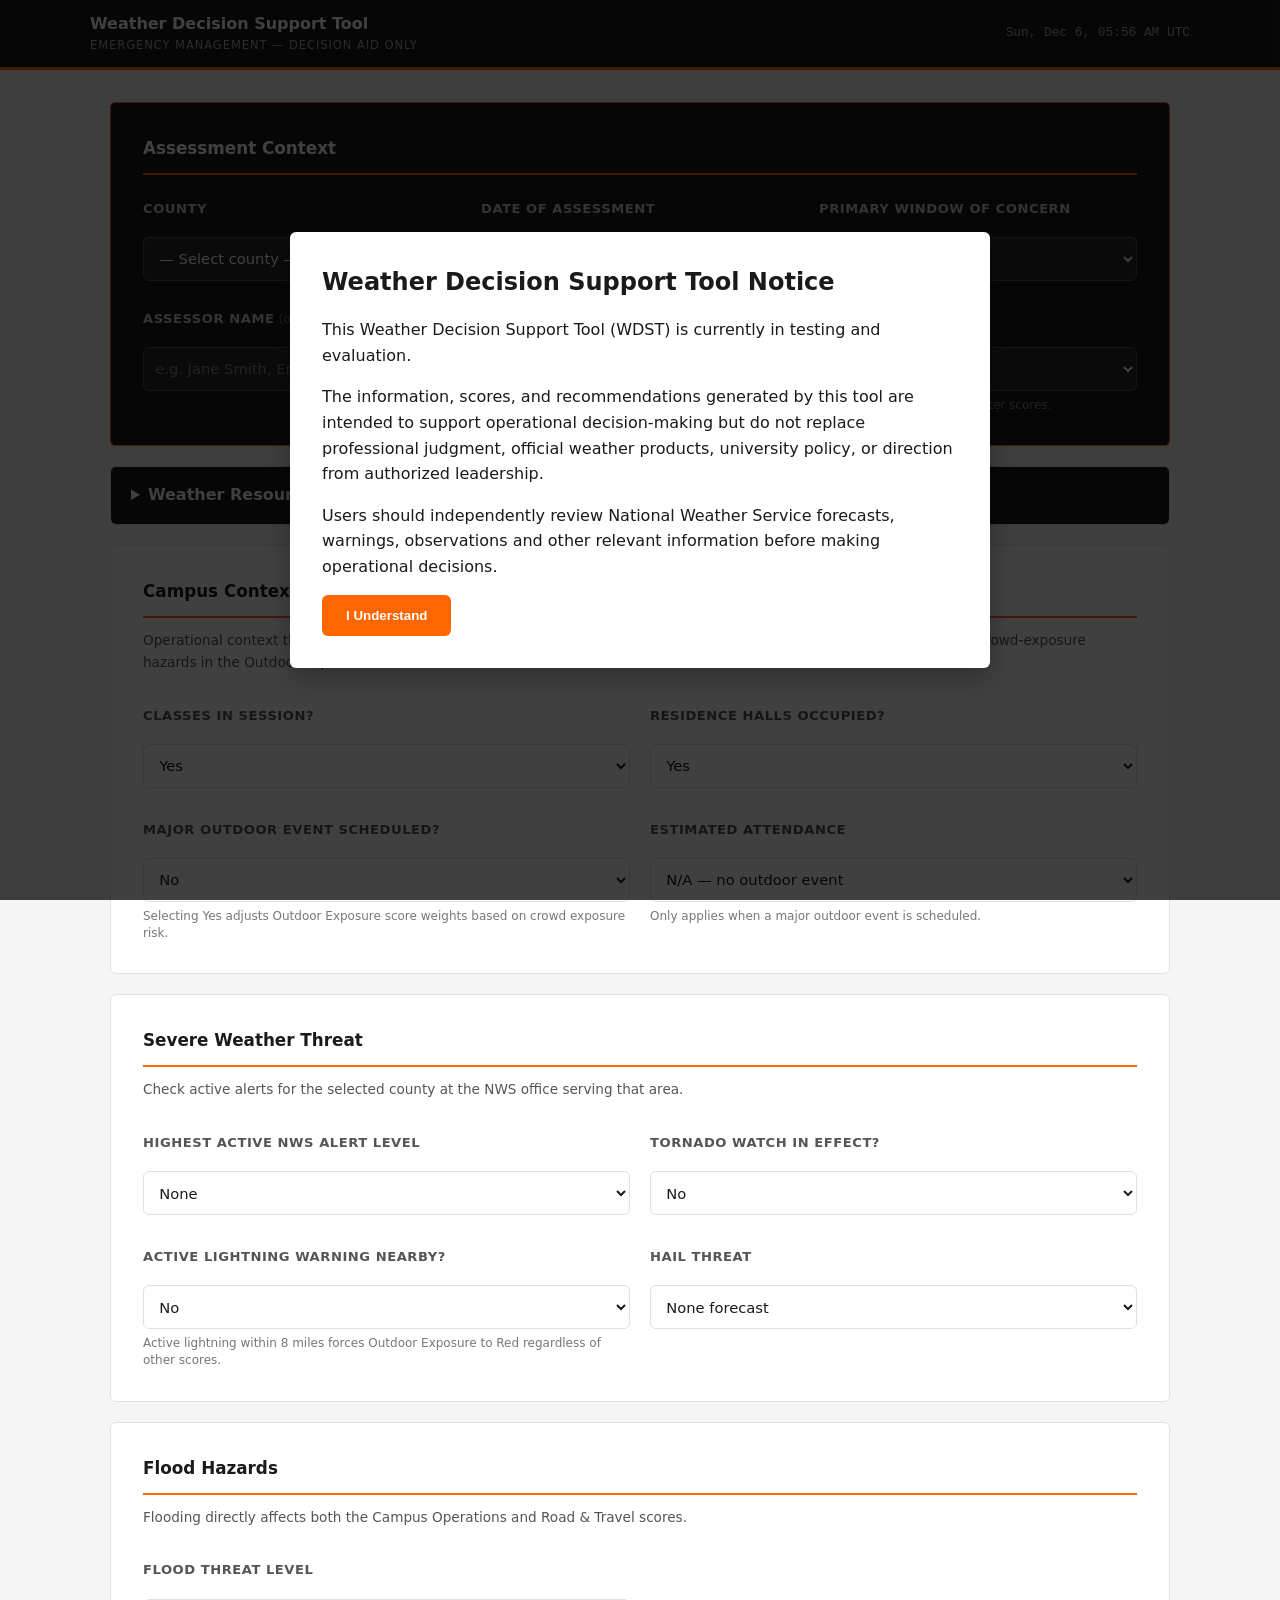
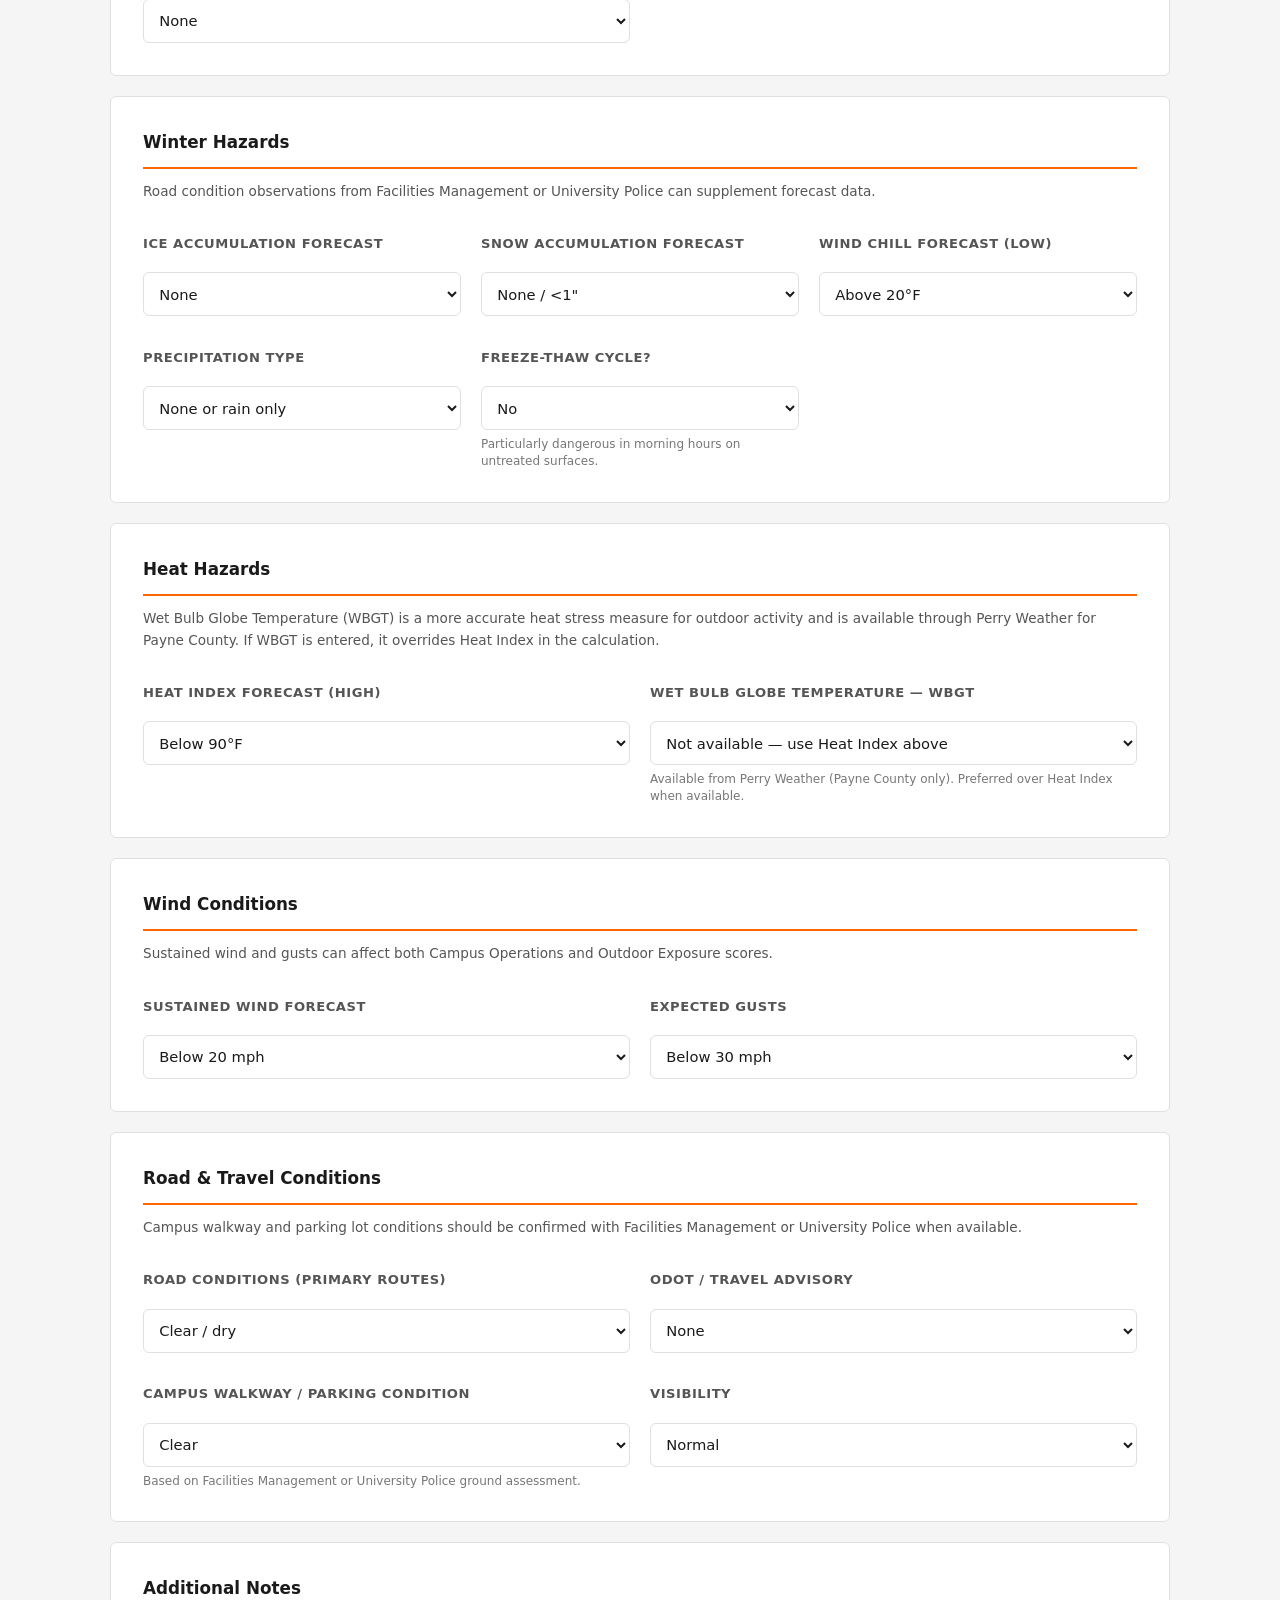
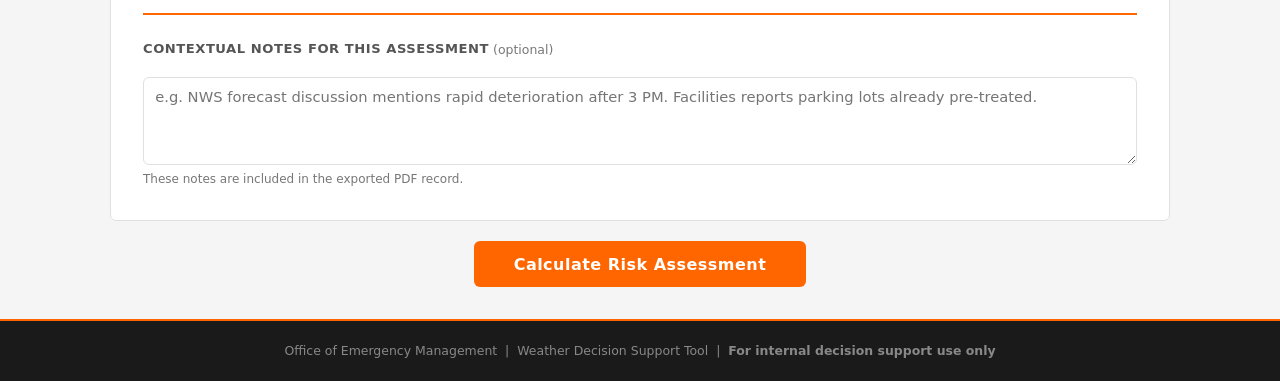
==== index.html @ a9f61d93 "refactor: consolidate weather resources into collapsible reference panel" ====
<!DOCTYPE html>
<html lang="en">
<head>
  <meta charset="UTF-8" />
  <meta name="viewport" content="width=device-width, initial-scale=1.0" />
  <title>Weather Decision Support Tool</title>
  <link rel="stylesheet" href="styles.css" />
</head>
<body>
  <div id="disclaimer-modal" class="modal-overlay">
  <div class="modal-content">
    <h2>Weather Decision Support Tool Notice</h2>

    <p>
      This Weather Decision Support Tool (WDST) is currently in testing and
      evaluation.
    </p>

    <p>
      The information, scores, and recommendations generated by this tool are
      intended to support operational decision-making but do not replace
      professional judgment, official weather products, university policy,
      or direction from authorized leadership.
    </p>

    <p>
      Users should independently review National Weather Service forecasts,
      warnings, observations and other relevant information before making
      operational decisions.
    </p>

    <button id="accept-disclaimer">
      I Understand
    </button>
  </div>
</div>
  <header class="site-header" role="banner">
    <div class="header-inner">
      <div class="header-titles">
        <span class="header-title">Weather Decision Support Tool</span>
        <span class="header-subtitle">Emergency Management — Decision Aid Only</span>
      </div>
      <!-- aria-live so screen readers announce clock updates quietly -->
      <div class="header-meta" id="live-clock" aria-live="off" aria-label="Current date and time"></div>
    </div>
  </header>

  <main class="main-content" id="main-content">

    <!-- Skip link — lets keyboard users jump past the form directly to results -->
    <a href="#results-panel" class="skip-link" id="skip-to-results" style="display:none;">Skip to results</a>

    <!-- ── ASSESSMENT CONTEXT ──────────────────────────── -->
    <!--
      fieldset + legend replaces section + h2 for form groups.
      This gives screen readers the group name when navigating
      by form control, not just when reading headings.
    -->
    <fieldset class="card context-card">
      <legend class="card-title">Assessment Context</legend>
      <div class="form-grid three-col">

        <div class="form-group">
          <label for="county">County</label>
          <select id="county" aria-required="true">
            <option value="">— Select county —</option>
            <option value="payne">Payne County</option>
            <option value="tulsa">Tulsa County</option>
            <option value="cherokee">Cherokee County</option>
          </select>
        </div>

        <div class="form-group">
          <label for="assessment-date">Date of Assessment</label>
          <input type="date" id="assessment-date" aria-required="true" />
        </div>

        <div class="form-group">
          <label for="time-window">Primary Window of Concern</label>
          <select id="time-window">
            <option value="full">Full Day</option>
            <option value="morning">Morning (before noon)</option>
            <option value="afternoon">Afternoon (noon – 6 PM)</option>
            <option value="evening">Evening (after 6 PM)</option>
          </select>
        </div>

      </div>
      <div class="form-grid two-col" style="margin-top:1rem;">
        <div class="form-group">
          <label for="assessor-name">
            Assessor Name
            <span class="optional" aria-label="optional, used for export record">(optional — for export record)</span>
          </label>
          <input type="text" id="assessor-name"
            placeholder="e.g. Jane Smith, Emergency Management"
            autocomplete="name" />
        </div>
        <div class="form-group">
          <label for="forecast-confidence">Forecast Confidence</label>
          <select id="forecast-confidence" aria-describedby="confidence-hint">
            <option value="high">High — Forecast is well-established</option>
            <option value="moderate" selected>Moderate — Some uncertainty remains</option>
            <option value="low">Low — Conditions may change significantly</option>
          </select>
          <span class="input-hint" id="confidence-hint">Displayed in results and condition summary. Does not alter scores.</span>
        </div>
      </div>
    </fieldset>


    <!-- ── RESOURCES DROPDOWN ──────────────────────────── -->
    <details class="resource-panel">
  <summary>
    Weather Resources & Reference Links
  </summary>

  <div class="resource-content">

    <div class="resource-group">
      <h3>National Weather Service</h3>

      <ul>
        <li>
          <a href="https://www.weather.gov/oun/"
             target="_blank"
             rel="noopener noreferrer">
             NWS Norman Forecast Office
          </a>
        </li>

        <li>
          <a href="https://www.weather.gov/tsa"
             target="_blank"
             rel="noopener noreferrer">
             NWS Tulsa Forecast Office
          </a>
        </li>
      </ul>
    </div>

    <div class="resource-group">
      <h3>Oklahoma Mesonet</h3>

      <ul>
        <li>
          <a href="https://www.mesonet.org/?stid=stil"
             target="_blank"
             rel="noopener noreferrer">
             Stillwater Mesonet Site
          </a>
        </li>

        <li>
          <a href="https://www.mesonet.org/?stid=tuln"
             target="_blank"
             rel="noopener noreferrer">
             Tulsa Mesonet Site
          </a>
        </li>

        <li>
          <a href="https://www.mesonet.org/?stid=tahl"
             target="_blank"
             rel="noopener noreferrer">
             Tahlequah Mesonet Site
          </a>
        </li>
      </ul>
    </div>

    <div class="resource-group">
      <h3>Transportation</h3>

      <ul>
        <li>
          <a href="https://experience.arcgis.com/experience/dbfe5818150b4ab0ab9d67f997026710"
             target="_blank"
             rel="noopener noreferrer">
             Oklahoma Road Conditions Map
          </a>
        </li>
      </ul>
    </div>

  </div>
</details>

    <!-- ── CAMPUS CONTEXT ──────────────────────────────── -->
    <fieldset class="card">
      <legend class="card-title">Campus Context</legend>
      <p class="card-desc" id="campus-context-desc">
        Operational context that may affect how scores are interpreted.
        A scheduled major outdoor event increases the weight of crowd-exposure
        hazards in the Outdoor Exposure score.
      </p>
      <div class="form-grid two-col" aria-describedby="campus-context-desc">

        <div class="form-group">
          <label for="classes-in-session">Classes In Session?</label>
          <select id="classes-in-session">
            <option value="1">Yes</option>
            <option value="0">No</option>
          </select>
        </div>

        <div class="form-group">
          <label for="residence-halls">Residence Halls Occupied?</label>
          <select id="residence-halls">
            <option value="1">Yes</option>
            <option value="0">No</option>
          </select>
        </div>

        <div class="form-group">
          <label for="outdoor-event">Major Outdoor Event Scheduled?</label>
          <select id="outdoor-event" aria-controls="attendance-group"
            aria-describedby="event-modifier-hint">
            <option value="0">No</option>
            <option value="1">Yes</option>
          </select>
          <span class="input-hint" id="event-modifier-hint">
            Selecting Yes adjusts Outdoor Exposure score weights based on crowd exposure risk.
          </span>
        </div>

        <div class="form-group" id="attendance-group">
          <label for="attendance">Estimated Attendance</label>
          <select id="attendance" aria-describedby="attendance-hint">
            <option value="0">N/A — no outdoor event</option>
            <option value="1">Fewer than 100</option>
            <option value="2">100 – 1,000</option>
            <option value="3">1,000 – 5,000</option>
            <option value="4">5,000+</option>
          </select>
          <span class="input-hint" id="attendance-hint">Only applies when a major outdoor event is scheduled.</span>
        </div>

      </div>
    </fieldset>

    <!-- ── SEVERE WEATHER ──────────────────────────────── -->
    <fieldset class="card">
      <legend class="card-title">Severe Weather Threat</legend>
      <p class="card-desc" id="severe-desc">
        Check active alerts for the selected county at the NWS office serving that area.
      </p>
      <div class="form-grid two-col" aria-describedby="severe-desc">

        <div class="form-group">
          <label for="nws-alert">Highest Active NWS Alert Level</label>
          <select id="nws-alert">
            <option value="0">None</option>
            <option value="1">Special Weather Statement</option>
            <option value="2">Advisory</option>
            <option value="3">Watch</option>
            <option value="4">Warning</option>
            <option value="5">Tornado Warning / PDS / Emergency</option>
          </select>
        </div>

        <div class="form-group">
          <label for="tornado-watch">Tornado Watch in Effect?</label>
          <select id="tornado-watch">
            <option value="0">No</option>
            <option value="1">Yes — Tornado Watch</option>
            <option value="2">Yes — PDS Tornado Watch</option>
          </select>
        </div>

        <div class="form-group">
          <label for="lightning">Active Lightning Warning Nearby?</label>
          <select id="lightning" aria-describedby="lightning-hint">
            <option value="0">No</option>
            <option value="1">Yes — within 8 miles (Perry Weather or flash-to-bang &lt;30 sec)</option>
          </select>
          <span class="input-hint" id="lightning-hint">
            Active lightning within 8 miles forces Outdoor Exposure to Red regardless of other scores.
          </span>
        </div>

        <div class="form-group">
          <label for="hail">Hail Threat</label>
          <select id="hail">
            <option value="0">None forecast</option>
            <option value="1">Small hail possible (&lt;1")</option>
            <option value="2">Large hail possible (≥1")</option>
          </select>
        </div>

      </div>
    </fieldset>

    <!-- ── FLOOD HAZARDS ───────────────────────────────── -->
    <fieldset class="card">
      <legend class="card-title">Flood Hazards</legend>
      <p class="card-desc" id="flood-desc">
        Flooding directly affects both the Campus Operations
        and Road &amp; Travel scores.
      </p>
      <div class="form-grid two-col" aria-describedby="flood-desc">

        <div class="form-group">
          <label for="flood-level">Flood Threat Level</label>
          <select id="flood-level">
            <option value="0">None</option>
            <option value="1">Localized nuisance flooding possible</option>
            <option value="2">Flash Flood Watch</option>
            <option value="3">Flash Flood Warning</option>
          </select>
        </div>

      </div>
    </fieldset>

    <!-- ── WINTER HAZARDS ──────────────────────────────── -->
    <fieldset class="card">
      <legend class="card-title">Winter Hazards</legend>
      <p class="card-desc" id="winter-desc">
        Road condition observations from Facilities Management or University Police can supplement forecast data.
      </p>
      <div class="form-grid three-col" aria-describedby="winter-desc">

        <div class="form-group">
          <label for="ice-accum">Ice Accumulation Forecast</label>
          <select id="ice-accum">
            <option value="0">None</option>
            <option value="1">Trace – 0.10"</option>
            <option value="2">0.10" – 0.25"</option>
            <option value="3">&gt;0.25" (Ice Storm Warning threshold)</option>
          </select>
        </div>

        <div class="form-group">
          <label for="snow-accum">Snow Accumulation Forecast</label>
          <select id="snow-accum">
            <option value="0">None / &lt;1"</option>
            <option value="1">1" – 3"</option>
            <option value="2">3" – 6"</option>
            <option value="3">&gt;6"</option>
          </select>
        </div>

        <div class="form-group">
          <label for="wind-chill">Wind Chill Forecast (low)</label>
          <select id="wind-chill">
            <option value="0">Above 20°F</option>
            <option value="1">0°F – 20°F</option>
            <option value="2">-10°F – 0°F</option>
            <option value="3">Below -10°F</option>
          </select>
        </div>

        <div class="form-group">
          <label for="precip-type">Precipitation Type</label>
          <select id="precip-type">
            <option value="0">None or rain only</option>
            <option value="1">Rain + gusty wind</option>
            <option value="2">Freezing drizzle</option>
            <option value="3">Freezing rain</option>
            <option value="4">Sleet / ice mix</option>
          </select>
        </div>

        <div class="form-group">
          <label for="freeze-thaw">Freeze-Thaw Cycle?</label>
          <select id="freeze-thaw" aria-describedby="freeze-thaw-hint">
            <option value="0">No</option>
            <option value="1">Yes — temps crossing 32°F, black ice risk</option>
          </select>
          <span class="input-hint" id="freeze-thaw-hint">Particularly dangerous in morning hours on untreated surfaces.</span>
        </div>

      </div>
    </fieldset>

    <!-- ── HEAT HAZARDS ────────────────────────────────── -->
    <fieldset class="card">
      <legend class="card-title">Heat Hazards</legend>
      <p class="card-desc" id="heat-desc">
        Wet Bulb Globe Temperature (WBGT) is a more accurate heat stress measure for outdoor activity and is available through Perry Weather for Payne County. If WBGT is entered, it overrides Heat Index in the calculation.
      </p>
      <div class="form-grid two-col" aria-describedby="heat-desc">

        <div class="form-group">
          <label for="heat-index">Heat Index Forecast (high)</label>
          <select id="heat-index">
            <option value="0">Below 90°F</option>
            <option value="1">90°F – 100°F (Caution)</option>
            <option value="2">100°F – 108°F (Danger)</option>
            <option value="3">Above 108°F (Extreme Danger)</option>
          </select>
        </div>

        <div class="form-group">
          <label for="wbgt">Wet Bulb Globe Temperature — WBGT</label>
          <select id="wbgt" aria-describedby="wbgt-hint">
            <option value="-1">Not available — use Heat Index above</option>
            <option value="0">Below 80°F</option>
            <option value="1">80°F – 85°F (Moderate risk)</option>
            <option value="2">85°F – 90°F (High risk)</option>
            <option value="3">Above 90°F (Extreme risk)</option>
          </select>
          <span class="input-hint" id="wbgt-hint">Available from Perry Weather (Payne County only). Preferred over Heat Index when available.</span>
        </div>

      </div>
    </fieldset>

    <!-- ── WIND CONDITIONS ────────────────────────────── -->
    <fieldset class="card">
      <legend class="card-title">Wind Conditions</legend>
      <p class="card-desc" id="wind-desc">
        Sustained wind and gusts can affect both Campus Operations and Outdoor Exposure scores.
      </p>
      <div class="form-grid two-col" aria-describedby="wind-desc">

        <div class="form-group">
          <label for="wind-speed">Sustained Wind Forecast</label>
          <select id="wind-speed">
            <option value="0">Below 20 mph</option>
            <option value="1">20 – 35 mph</option>
            <option value="2">35 – 50 mph</option>
            <option value="3">Above 50 mph</option>
          </select>
        </div>

        <div class="form-group">
          <label for="wind-gusts">Expected Gusts</label>
          <select id="wind-gusts">
            <option value="0">Below 30 mph</option>
            <option value="1">30 – 45 mph</option>
            <option value="2">45 – 60 mph</option>
            <option value="3">Above 60 mph</option>
          </select>
        </div>

      </div>
    </fieldset>

    <!-- ── ROAD & TRAVEL ───────────────────────────────── -->
    <fieldset class="card">
      <legend class="card-title">Road &amp; Travel Conditions</legend>
      <p class="card-desc" id="travel-desc">
        Campus walkway and parking lot conditions should be confirmed with Facilities Management or University Police when available.
      </p>
      <div class="form-grid two-col" aria-describedby="travel-desc">

        <div class="form-group">
          <label for="road-conditions">Road Conditions (primary routes)</label>
          <select id="road-conditions">
            <option value="0">Clear / dry</option>
            <option value="1">Wet — reduced visibility or spray</option>
            <option value="2">Patchy ice or snow — use caution</option>
            <option value="3">Widespread ice / snow-packed — dangerous</option>
          </select>
        </div>

        <div class="form-group">
          <label for="odot-advisory">ODOT / Travel Advisory</label>
          <select id="odot-advisory">
            <option value="0">None</option>
            <option value="1">Travel Advisory issued</option>
            <option value="2">Travel Warning issued — avoid non-essential travel</option>
            <option value="3">Emergency Travel Ban</option>
          </select>
        </div>

        <div class="form-group">
          <label for="campus-walkways">Campus Walkway / Parking Condition</label>
          <select id="campus-walkways" aria-describedby="walkways-hint">
            <option value="0">Clear</option>
            <option value="1">Wet or muddy</option>
            <option value="2">Icy patches reported</option>
            <option value="3">Widespread ice — fall risk significant</option>
          </select>
          <span class="input-hint" id="walkways-hint">Based on Facilities Management or University Police ground assessment.</span>
        </div>

        <div class="form-group">
          <label for="visibility">Visibility</label>
          <select id="visibility">
            <option value="0">Normal</option>
            <option value="1">Reduced — under 1 mile</option>
            <option value="2">Poor — under ¼ mile</option>
            <option value="3">Near-zero</option>
          </select>
        </div>

      </div>
    </fieldset>

    <!-- ── NOTES ───────────────────────────────────────── -->
    <fieldset class="card">
      <legend class="card-title">Additional Notes</legend>
      <div class="form-group">
        <label for="notes">
          Contextual notes for this assessment
          <span class="optional" aria-label="optional">(optional)</span>
        </label>
        <textarea id="notes" rows="3"
          placeholder="e.g. NWS forecast discussion mentions rapid deterioration after 3 PM. Facilities reports parking lots already pre-treated."
          aria-describedby="notes-hint"></textarea>
        <span class="input-hint" id="notes-hint">These notes are included in the exported PDF record.</span>
      </div>
    </fieldset>

    <!-- ── CALCULATE ────────────────────────────────────── -->
    <div class="action-row">
      <button class="btn-calculate" id="calculate-btn" onclick="calculateScores()">
        Calculate Risk Assessment
      </button>
    </div>

    <!-- ── RESULTS PANEL ───────────────────────────────── -->
    <!--
      role="region" + aria-label makes this a named landmark.
      aria-live="polite" announces to screen readers when content
      updates after calculation without interrupting current speech.
      tabindex="-1" allows JavaScript to programmatically focus this
      element so keyboard users land here after hitting Calculate.
    -->
    <section class="results-panel" id="results-panel"
      role="region"
      aria-label="Assessment Results"
      aria-live="polite"
      tabindex="-1"
      style="display:none;">

      <div class="results-header">
        <h2 id="results-heading">Assessment Results</h2>
        <div id="results-context-line" class="results-context-line"></div>
        <div id="confidence-badge" class="confidence-badge" aria-live="polite"></div>
      </div>

      <div class="score-cards-row" role="list" aria-label="Risk scores">

        <!--
          Each card is a list item with an aria-label combining the
          category name, numeric score, and status level so screen
          readers announce all three in one pass.
          The stoplight dot is aria-hidden — it's purely visual;
          the status text conveys the same information.
        -->
        <div class="score-card" id="score-card-ops" role="listitem">
          <div class="score-label" aria-hidden="true">Campus Operations</div>
          <div class="stoplight-dot" id="dot-ops" aria-hidden="true"></div>
          <div class="score-status" id="status-ops"></div>
          <div class="score-number" id="number-ops"></div>
          <div class="score-description" id="desc-ops"></div>
          <!-- Hidden full label for screen readers -->
          <span class="sr-only" id="ops-sr-label"></span>
        </div>

        <div class="score-card" id="score-card-outdoor" role="listitem">
          <div class="score-label" aria-hidden="true">Outdoor Exposure</div>
          <div class="stoplight-dot" id="dot-outdoor" aria-hidden="true"></div>
          <div class="score-status" id="status-outdoor"></div>
          <div class="score-number" id="number-outdoor"></div>
          <div class="score-description" id="desc-outdoor"></div>
          <span class="sr-only" id="outdoor-sr-label"></span>
        </div>

        <div class="score-card" id="score-card-travel" role="listitem">
          <div class="score-label" aria-hidden="true">Road &amp; Travel</div>
          <div class="stoplight-dot" id="dot-travel" aria-hidden="true"></div>
          <div class="score-status" id="status-travel"></div>
          <div class="score-number" id="number-travel"></div>
          <div class="score-description" id="desc-travel"></div>
          <span class="sr-only" id="travel-sr-label"></span>
        </div>

      </div>

      <!--
        aria-expanded reflects open/closed state of the summary panel.
        aria-controls links the button to the element it controls.
      -->
      <div class="condition-summary-wrapper">
        <button class="summary-toggle" id="summary-toggle"
          aria-expanded="false"
          aria-controls="condition-summary"
          onclick="toggleSummary()">
          + View Condition Summary
        </button>
        <div class="condition-summary" id="condition-summary"
          role="region"
          aria-label="Condition Summary"
          style="display:none;">
          <ul id="condition-list" aria-label="Weather condition details"></ul>
        </div>
      </div>

      <div class="disclaimer" role="note">
        <strong>Decision Aid Only.</strong> This tool provides risk scoring to support — not replace — human judgment.
        Final decisions regarding campus operations and outdoor activities remain with authorized university leadership.
        All inputs and outputs should be documented as part of the decision record.
      </div>

      <div class="action-row">
        <button class="btn-export" onclick="exportPDF()">Export Assessment as PDF</button>
        <button class="btn-reset" onclick="resetForm()">Start New Assessment</button>
      </div>

    </section>

  </main>

  <footer class="site-footer" role="contentinfo">
    <p>Office of Emergency Management &nbsp;|&nbsp; Weather Decision Support Tool &nbsp;|&nbsp;
    <strong>For internal decision support use only</strong></p>
  </footer>

  <script src="script.js"></script>
</body>
</html>
---- styles.css ----
/* ═══════════════════════════════════════════════════════════
   Weather Decision Support Tool v2 — styles.css
   Accessibility update: fieldset/legend reset, focus styles,
   skip link, screen-reader utilities, touch target sizing,
   mobile header reduction, high-contrast support.
═══════════════════════════════════════════════════════════ */

/* ── TOKENS ─────────────────────────────────────────────── */
:root {
  --osu-orange:     #FF6600;
  --osu-orange-dk:  #CC5200;
  --osu-black:      #1A1A1A;
  --osu-gray:       #4A4A4A;

  --risk-green:     #2E7D32;
  --risk-green-bg:  #E8F5E9;
  --risk-yellow:    #F9A825;
  --risk-yellow-bg: #FFFDE7;
  --risk-amber:     #E65100;
  --risk-amber-bg:  #FFF3E0;
  --risk-red:       #B71C1C;
  --risk-red-bg:    #FFEBEE;

  --conf-high:      #1565C0;
  --conf-high-bg:   #E3F2FD;
  --conf-mod:       #4A4A4A;
  --conf-mod-bg:    #F5F5F5;
  --conf-low:       #E65100;
  --conf-low-bg:    #FFF3E0;

  --surface:        #FFFFFF;
  --surface-alt:    #F5F5F5;
  --border:         #E0E0E0;
  --text-primary:   #1A1A1A;
  --text-secondary: #555555;
  --text-hint:      #777777; /* meets 4.5:1 on white */

  /* Focus ring — visible on all backgrounds */
  --focus-ring:     #005FCC;

  --space-xs:  0.375rem;
  --space-sm:  0.75rem;
  --space-md:  1.25rem;
  --space-lg:  2rem;
  --font-ui:   'Segoe UI', system-ui, -apple-system, sans-serif;
  --font-mono: 'Consolas', 'Courier New', monospace;
  --radius:    6px;

  /* Minimum touch target size (WCAG 2.5.5) */
  --touch-min: 44px;
}

/* ── RESET ───────────────────────────────────────────────── */
*, *::before, *::after { box-sizing: border-box; margin: 0; padding: 0; }
html { font-size: 16px; scroll-behavior: smooth; }
body {
  font-family: var(--font-ui);
  background: var(--surface-alt);
  color: var(--text-primary);
  line-height: 1.55;
  min-height: 100vh;
  display: flex;
  flex-direction: column;
}
a { color: var(--osu-orange-dk); }
a:hover { color: var(--osu-orange); }

/* ── FOCUS STYLES ────────────────────────────────────────── */
/*
  Remove default outline and replace with a consistent, highly
  visible focus ring. This applies to ALL interactive elements
  so keyboard users always know where they are.
  :focus-visible limits the ring to keyboard navigation only,
  so mouse users don't see it on click.
*/
:focus-visible {
  outline: 3px solid var(--focus-ring);
  outline-offset: 2px;
  border-radius: 2px;
}

/* Fallback for browsers that don't support :focus-visible */
:focus {
  outline: 3px solid var(--focus-ring);
  outline-offset: 2px;
}
:focus:not(:focus-visible) {
  outline: none;
}

/* ── SKIP LINK ───────────────────────────────────────────── */
/*
  Visually hidden until focused. Lets keyboard users jump
  directly to results after calculating without tabbing
  through the entire form again.
*/
.skip-link {
  position: absolute;
  top: -100px;
  left: var(--space-md);
  background: var(--osu-black);
  color: #fff;
  padding: var(--space-sm) var(--space-md);
  border-radius: var(--radius);
  font-weight: 700;
  text-decoration: none;
  z-index: 9999;
  transition: top 0.15s;
}
.skip-link:focus {
  top: var(--space-sm);
}

/* ── SCREEN READER ONLY ──────────────────────────────────── */
/*
  Visually hidden but available to assistive technology.
  Used for supplementary labels that would be redundant
  on screen but useful for screen reader users.
*/
.sr-only {
  position: absolute;
  width: 1px;
  height: 1px;
  padding: 0;
  margin: -1px;
  overflow: hidden;
  clip: rect(0, 0, 0, 0);
  white-space: nowrap;
  border: 0;
}

/* ── HEADER ─────────────────────────────────────────────── */
.site-header {
  background: var(--osu-black);
  color: #fff;
  padding: var(--space-sm) var(--space-lg);
  position: sticky;
  top: 0;
  z-index: 100;
  border-bottom: 3px solid var(--osu-orange);
}
.header-inner {
  max-width: 1100px;
  margin: 0 auto;
  display: flex;
  align-items: center;
  justify-content: space-between;
  gap: var(--space-md);
}
.header-titles { display: flex; flex-direction: column; }
.header-title  { font-size: 1rem; font-weight: 700; color: #fff; }
.header-subtitle { font-size: 0.72rem; color: #aaa; text-transform: uppercase; letter-spacing: 0.08em; }
.header-meta { font-size: 0.8rem; color: #aaa; font-family: var(--font-mono); white-space: nowrap; }

/* ── MAIN LAYOUT ─────────────────────────────────────────── */
.main-content {
  max-width: 1100px;
  margin: var(--space-lg) auto;
  padding: 0 var(--space-md);
  flex: 1;
  display: flex;
  flex-direction: column;
  gap: var(--space-md);
}

/* ── FIELDSET / LEGEND (replaces section + h2 for form groups) ── */
/*
  Browser default fieldset styling includes a border and
  padding we don't want. Reset completely, then apply our
  card styling. Legend replaces h2 visually.
*/
fieldset {
  border: none;
  padding: 0;
  min-width: 0; /* Fixes fieldset overflow bug in some browsers */
}

fieldset.card {
  background: var(--surface);
  border: 1px solid var(--border);
  border-radius: var(--radius);
  padding: var(--space-lg);
}

legend.card-title {
  /* float trick makes legend behave like a block element within the fieldset */
  float: left;
  width: 100%;
  font-size: 1.05rem;
  font-weight: 700;
  color: var(--osu-black);
  margin-bottom: var(--space-sm);
  border-bottom: 2px solid var(--osu-orange);
  padding-bottom: var(--space-sm);
  /* Clear the float so subsequent content flows below the legend */
}
legend.card-title + * { clear: both; }

.card-desc {
  font-size: 0.85rem;
  color: var(--text-secondary);
  margin-bottom: var(--space-md);
  line-height: 1.6;
}

/* ── CONTEXT CARD (dark) ─────────────────────────────────── */
fieldset.context-card { background: var(--osu-black); border-color: var(--osu-orange); }
fieldset.context-card legend.card-title { color: #fff; border-bottom-color: var(--osu-orange); }
fieldset.context-card label { color: #ccc; }
fieldset.context-card input,
fieldset.context-card select {
  background: #2a2a2a;
  border-color: #555;
  color: #fff;
}
fieldset.context-card input::placeholder { color: #888; }
fieldset.context-card .input-hint { color: #888; }

/* ── RESOURCE PANEL ───────────────────────────── */
.resource-panel {
  background: var(--surface);
  border: 1px solid var(--border);
  border-radius: var(--radius);
  padding: 0;
  overflow: hidden;
}

.resource-panel summary {
  cursor: pointer;
  padding: 1rem 1.25rem;
  font-weight: 700;
  font-size: 1rem;
  background: var(--osu-black);
  color: white;
  user-select: none;
}

.resource-panel summary:hover {
  background: #333;
}

.resource-content {
  padding: 1.25rem;
}

.resource-group:not(:last-child) {
  margin-bottom: 1.5rem;
}

.resource-group h3 {
  margin-bottom: 0.5rem;
  color: var(--osu-black);
  font-size: 0.95rem;
}

.resource-group ul {
  margin-left: 1.25rem;
}

.resource-group li {
  margin-bottom: 0.4rem;
}

.resource-group a {
  text-decoration: none;
  font-weight: 600;
}

.resource-group a:hover {
  text-decoration: underline;
}

/* ── FORM GRID ───────────────────────────────────────────── */
.form-grid { display: grid; gap: var(--space-md); }
.two-col   { grid-template-columns: repeat(2, 1fr); }
.three-col { grid-template-columns: repeat(3, 1fr); }

.form-group { display: flex; flex-direction: column; gap: var(--space-xs); }

label {
  font-size: 0.82rem;
  font-weight: 600;
  color: var(--text-secondary);
  text-transform: uppercase;
  letter-spacing: 0.04em;
  /* Ensure labels are large enough to tap on mobile */
  min-height: var(--touch-min);
  display: flex;
  align-items: center;
  flex-wrap: wrap;
  gap: 0.25rem;
}

.optional {
  font-weight: 400;
  text-transform: none;
  letter-spacing: 0;
  color: var(--text-hint);
  font-size: 0.78rem;
}

select,
input[type="text"],
input[type="date"],
textarea {
  font-family: var(--font-ui);
  font-size: 0.92rem;
  color: var(--text-primary);
  background: var(--surface);
  border: 1px solid var(--border);
  border-radius: var(--radius);
  padding: 0.6rem 0.7rem;
  /* Minimum height ensures comfortable touch target */
  min-height: var(--touch-min);
  width: 100%;
  transition: border-color 0.15s;
}

select:focus,
input:focus,
textarea:focus {
  /* Handled by global :focus-visible above, but also reinforce border */
  border-color: var(--focus-ring);
}

textarea {
  resize: vertical;
  min-height: calc(var(--touch-min) * 2);
}

.input-hint {
  font-size: 0.75rem;
  color: var(--text-hint);
  line-height: 1.4;
}

/* ── ACTION ROW ──────────────────────────────────────────── */
.action-row {
  display: flex;
  gap: var(--space-sm);
  justify-content: center;
  flex-wrap: wrap;
}

.btn-calculate {
  background: var(--osu-orange);
  color: #fff;
  font-family: var(--font-ui);
  font-size: 1rem;
  font-weight: 700;
  letter-spacing: 0.03em;
  padding: 0.85rem 2.5rem;
  min-height: var(--touch-min);
  border: none;
  border-radius: var(--radius);
  cursor: pointer;
  transition: background 0.15s, transform 0.1s;
}
.btn-calculate:hover  { background: var(--osu-orange-dk); }
.btn-calculate:active { transform: scale(0.98); }

.btn-export,
.btn-reset {
  min-height: var(--touch-min);
  min-width: 160px; /* prevent buttons from being too narrow to tap */
  font-family: var(--font-ui);
  font-size: 0.9rem;
  font-weight: 600;
  padding: 0.7rem 1.5rem;
  border-radius: var(--radius);
  cursor: pointer;
  transition: background 0.15s, border-color 0.15s, color 0.15s;
}

.btn-export {
  background: var(--osu-black);
  color: #fff;
  border: none;
}
.btn-export:hover { background: #333; }

.btn-reset {
  background: transparent;
  color: var(--text-secondary);
  border: 1px solid var(--border);
}
.btn-reset:hover { border-color: var(--osu-orange); color: var(--osu-orange); }

/* ── RESULTS PANEL ───────────────────────────────────────── */
.results-panel {
  background: var(--surface);
  border: 2px solid var(--border);
  border-radius: var(--radius);
  padding: var(--space-lg);
  display: flex;
  flex-direction: column;
  gap: var(--space-lg);
  /* tabindex=-1 in HTML; this ensures no visible focus ring on the panel itself */
  outline: none;
}
.results-header h2 { font-size: 1.2rem; font-weight: 700; margin-bottom: var(--space-xs); }
.results-context-line { font-size: 0.85rem; color: var(--text-secondary); margin-bottom: var(--space-xs); }

/* Confidence badge */
.confidence-badge {
  display: inline-block;
  font-size: 0.75rem;
  font-weight: 700;
  text-transform: uppercase;
  letter-spacing: 0.05em;
  padding: 0.2rem 0.6rem;
  border-radius: 3px;
  margin-top: 0.25rem;
}
.conf-high     { background: var(--conf-high-bg);  color: var(--conf-high); }
.conf-moderate { background: var(--conf-mod-bg);   color: var(--conf-mod);  }
.conf-low      { background: var(--conf-low-bg);   color: var(--conf-low);  border: 1px solid var(--conf-low); }

/* ── SCORE CARDS ─────────────────────────────────────────── */
.score-cards-row {
  display: grid;
  grid-template-columns: repeat(3, 1fr);
  gap: var(--space-md);
}

.score-card {
  border: 1px solid var(--border);
  border-radius: var(--radius);
  padding: var(--space-md) var(--space-sm);
  text-align: center;
  display: flex;
  flex-direction: column;
  align-items: center;
  gap: var(--space-xs);
  transition: border-color 0.3s;
}

.score-label {
  font-size: 0.78rem;
  font-weight: 700;
  text-transform: uppercase;
  letter-spacing: 0.06em;
  color: var(--text-secondary);
}

/* Stoplight dot — aria-hidden in HTML, purely decorative */
.stoplight-dot {
  width: 64px;
  height: 64px;
  border-radius: 50%;
  background: #ddd;
  margin: var(--space-xs) 0;
  transition: background 0.4s, box-shadow 0.4s;
}
.stoplight-dot.green  { background: var(--risk-green);  box-shadow: 0 0 18px rgba(46,125,50,0.35); }
.stoplight-dot.yellow { background: var(--risk-yellow); box-shadow: 0 0 18px rgba(249,168,37,0.35); }
.stoplight-dot.amber  { background: var(--risk-amber);  box-shadow: 0 0 18px rgba(230,81,0,0.35); }
.stoplight-dot.red    { background: var(--risk-red);    box-shadow: 0 0 18px rgba(183,28,28,0.4); }

.score-status { font-size: 1rem; font-weight: 700; }
.score-status.green  { color: var(--risk-green); }
.score-status.yellow { color: #B8860B; }
.score-status.amber  { color: var(--risk-amber); }
.score-status.red    { color: var(--risk-red); }

.score-number      { font-family: var(--font-mono); font-size: 0.85rem; color: var(--text-hint); }
.score-description { font-size: 0.8rem; color: var(--text-secondary); line-height: 1.4; max-width: 180px; }

.score-card.green  { border-color: var(--risk-green);  background: var(--risk-green-bg); }
.score-card.yellow { border-color: var(--risk-yellow); background: var(--risk-yellow-bg); }
.score-card.amber  { border-color: var(--risk-amber);  background: var(--risk-amber-bg); }
.score-card.red    { border-color: var(--risk-red);    background: var(--risk-red-bg); }

/* ── CONDITION SUMMARY ───────────────────────────────────── */
.summary-toggle {
  background: none;
  border: 1px solid var(--border);
  border-radius: var(--radius);
  padding: var(--space-sm) var(--space-md);
  font-family: var(--font-ui);
  font-size: 0.88rem;
  font-weight: 600;
  color: var(--text-secondary);
  cursor: pointer;
  width: 100%;
  min-height: var(--touch-min);
  text-align: left;
  transition: border-color 0.15s, color 0.15s;
}
.summary-toggle:hover { border-color: var(--osu-orange); color: var(--osu-orange-dk); }

.condition-summary {
  border: 1px solid var(--border);
  border-top: none;
  border-radius: 0 0 var(--radius) var(--radius);
  padding: var(--space-md);
  background: var(--surface-alt);
}
.condition-summary ul {
  list-style: none;
  display: flex;
  flex-direction: column;
  gap: var(--space-sm);
}
.condition-summary li {
  font-size: 0.88rem;
  padding: var(--space-xs) var(--space-sm);
  border-radius: 4px;
  border-left: 3px solid transparent;
  display: flex;
  align-items: flex-start;
  gap: var(--space-sm);
  line-height: 1.45;
}
.condition-summary li.c-green  { border-left-color: var(--risk-green);  background: var(--risk-green-bg); }
.condition-summary li.c-yellow { border-left-color: var(--risk-yellow); background: var(--risk-yellow-bg); }
.condition-summary li.c-amber  { border-left-color: var(--risk-amber);  background: var(--risk-amber-bg); }
.condition-summary li.c-red    { border-left-color: var(--risk-red);    background: var(--risk-red-bg); }

.condition-summary li .cond-tag {
  flex-shrink: 0;
  font-size: 0.7rem;
  font-weight: 700;
  text-transform: uppercase;
  letter-spacing: 0.05em;
  background: rgba(0,0,0,0.08);
  padding: 0.15rem 0.45rem;
  border-radius: 3px;
  white-space: nowrap;
  margin-top: 0.1rem;
}

/* ── DISCLAIMER ──────────────────────────────────────────── */
.disclaimer {
  background: #FFF9F0;
  border: 1px solid #FFCCAA;
  border-radius: var(--radius);
  padding: var(--space-sm) var(--space-md);
  font-size: 0.82rem;
  color: var(--osu-gray);
  line-height: 1.5;
}

/* ── FOOTER ──────────────────────────────────────────────── */
.site-footer {
  background: var(--osu-black);
  color: #888;
  font-size: 0.78rem;
  text-align: center;
  padding: var(--space-md);
  border-top: 2px solid var(--osu-orange);
  margin-top: auto;
}


/* ── TESTING / DISCLAIMER MODAL ──────────────────────────── */

.modal-overlay {
  position: fixed;
  top: 0;
  left: 0;
  width: 100%;
  height: 100%;

  background: rgba(0, 0, 0, 0.75);

  display: flex;
  justify-content: center;
  align-items: center;

  z-index: 9999;
}

.modal-content {
  background: white;
  width: 90%;
  max-width: 700px;

  padding: 2rem;
  border-radius: var(--radius);

  box-shadow: 0 10px 30px rgba(0,0,0,0.3);
}

.modal-content h2 {
  margin-bottom: 1rem;
  color: var(--osu-black);
}

.modal-content p {
  margin-bottom: 1rem;
  line-height: 1.6;
}

.modal-content button {
  background: var(--osu-orange);
  color: white;

  border: none;
  border-radius: var(--radius);

  padding: 0.8rem 1.5rem;

  font-weight: 700;
  cursor: pointer;
}

.modal-content button:hover {
  background: var(--osu-orange-dk);
}

/* ── HIGH CONTRAST MODE ──────────────────────────────────── */
/*
  Windows High Contrast Mode overrides colors. We ensure
  borders remain visible and focus rings use the system color.
*/
@media (forced-colors: active) {
  .stoplight-dot { border: 2px solid ButtonText; }
  .score-card    { border: 2px solid ButtonText; }
  .btn-calculate,
  .btn-export    { border: 2px solid ButtonText; }
  :focus-visible { outline: 3px solid Highlight; }
}

/* ── PRINT / PDF ─────────────────────────────────────────── */
@media print {
  .site-header { position: static; }
  .btn-calculate, .btn-export, .btn-reset,
  .summary-toggle, .skip-link { display: none; }
  .condition-summary { display: block !important; }
  .results-panel { border: none; padding: 0; }
  body { background: white; }
  .score-cards-row { grid-template-columns: repeat(3, 1fr); }
  /* Print stoplight dots with border so they're readable in B&W */
  .stoplight-dot.green  { background: white !important; border: 4px solid var(--risk-green); box-shadow: none; }
  .stoplight-dot.yellow { background: white !important; border: 4px solid var(--risk-yellow); box-shadow: none; }
  .stoplight-dot.amber  { background: white !important; border: 4px solid var(--risk-amber); box-shadow: none; }
  .stoplight-dot.red    { background: white !important; border: 4px solid var(--risk-red); box-shadow: none; }
}

/* ── RESPONSIVE ──────────────────────────────────────────── */
@media (max-width: 768px) {
  .three-col, .two-col { grid-template-columns: 1fr; }
  .score-cards-row     { grid-template-columns: 1fr; }
  .main-content        { padding: 0 var(--space-sm); margin: var(--space-sm) auto; }

  /* Reduce header height on mobile — no clock displayed */
  .site-header { padding: var(--space-xs) var(--space-sm); }
  .header-meta { display: none; }
  .header-title { font-size: 0.92rem; }

  /* Larger stoplight dots on mobile for clarity */
  .stoplight-dot { width: 72px; height: 72px; }

  /* Full-width buttons on mobile */
  .btn-export,
  .btn-reset { width: 100%; }

  /* Prevent horizontal overflow from fieldset */
  fieldset.card { padding: var(--space-md); }
}

@media (max-width: 400px) {
  .btn-calculate { width: 100%; padding: 0.85rem 1rem; }
}
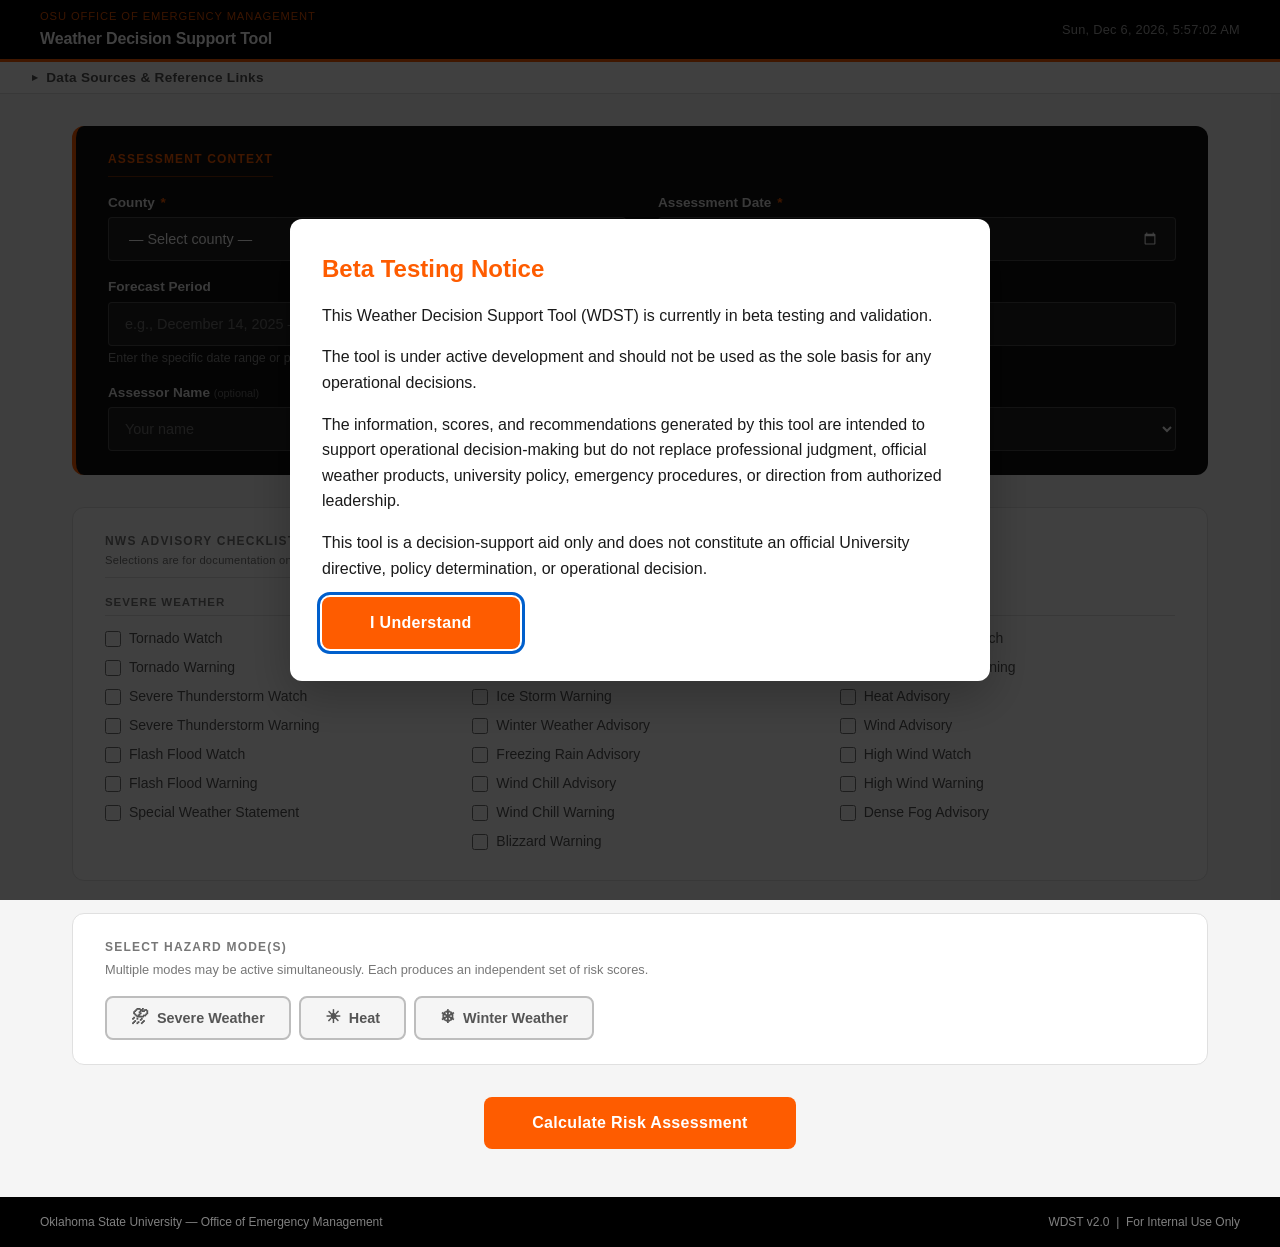
==== commit d3ada977: "feat: add beta testing notice modal" ====
--- a/index.html
+++ b/index.html
@@ -3,614 +3,530 @@
 <head>
   <meta charset="UTF-8" />
   <meta name="viewport" content="width=device-width, initial-scale=1.0" />
-  <title>Weather Decision Support Tool</title>
+  <meta name="description" content="Oklahoma State University Weather Decision Support Tool — a standardized risk scoring framework for campus operational decisions." />
+  <title>Weather Decision Support Tool — OSU Office of Emergency Management</title>
   <link rel="stylesheet" href="styles.css" />
 </head>
 <body>
-  <div id="disclaimer-modal" class="modal-overlay">
-  <div class="modal-content">
-    <h2>Weather Decision Support Tool Notice</h2>
+
+  <!-- Skip link for keyboard users -->
+  <a href="#results-panel" class="skip-link">Skip to results</a>
+
+  <!-- ═══════════════════════════════════════════════
+       SITE HEADER
+  ═══════════════════════════════════════════════ -->
+  <header class="site-header" role="banner">
+    <div class="header-inner">
+      <div class="header-title">
+        <span class="header-org">OSU Office of Emergency Management</span>
+        <span class="header-app">Weather Decision Support Tool</span>
+      </div>
+      <div class="header-clock" id="live-clock" aria-live="off" aria-label="Current date and time"></div>
+    </div>
+  </header>
+
+  <main id="main-content">
+
+    <!-- ═══════════════════════════════════════════════
+         DATA SOURCES PANEL
+    ═══════════════════════════════════════════════ -->
+    <section class="data-sources-wrapper" aria-label="Data sources reference">
+      <button
+        class="data-sources-toggle"
+        aria-expanded="false"
+        aria-controls="data-sources-panel"
+        id="data-sources-btn"
+      >
+        <span class="toggle-icon" aria-hidden="true">▸</span>
+        Data Sources &amp; Reference Links
+      </button>
+      <div id="data-sources-panel" class="data-sources-panel" hidden>
+        <div class="data-sources-grid">
+          <div class="source-group">
+            <h3 class="source-group-title">National Weather Service</h3>
+            <ul>
+              <li><a href="https://www.weather.gov/oun/" target="_blank" rel="noopener noreferrer">NWS Norman Office (weather.gov/oun)</a></li>
+              <li><a href="https://www.weather.gov/tsa/" target="_blank" rel="noopener noreferrer">NWS Tulsa Area Office (weather.gov/tsa)</a></li>
+            </ul>
+          </div>
+          <div class="source-group">
+            <h3 class="source-group-title">Road Conditions</h3>
+            <ul>
+              <li><a href="https://www.arcgis.com/apps/dashboards/5f64b2fba27047a9a3e2fb1d8f5f8b67" target="_blank" rel="noopener noreferrer">Oklahoma Road Conditions (ODOT ArcGIS)</a></li>
+            </ul>
+          </div>
+        </div>
+      </div>
+    </section>
+
+    <div class="form-wrapper">
+
+      <!-- ═══════════════════════════════════════════════
+           ASSESSMENT CONTEXT
+      ═══════════════════════════════════════════════ -->
+      <section class="assessment-context" aria-label="Assessment context">
+        <fieldset>
+          <legend class="section-legend">Assessment Context</legend>
+          <div class="context-grid">
+
+            <div class="field-group">
+              <label for="county" class="field-label">County <span class="required" aria-label="required">*</span></label>
+              <select id="county" name="county" required aria-required="true">
+                <option value="">— Select county —</option>
+                <option value="payne">Payne County (Stillwater)</option>
+                <option value="tulsa">Tulsa County (Tulsa / CHS)</option>
+                <option value="cherokee">Cherokee County (Tahlequah)</option>
+              </select>
+            </div>
+
+            <div class="field-group">
+              <label for="assessment-date" class="field-label">Assessment Date <span class="required" aria-label="required">*</span></label>
+              <input type="date" id="assessment-date" name="assessment-date" required aria-required="true" />
+            </div>
+
+            <div class="field-group field-group--wide">
+              <label for="forecast-period" class="field-label">Forecast Period</label>
+              <input
+                type="text"
+                id="forecast-period"
+                name="forecast-period"
+                placeholder="e.g., December 14, 2025 — 6:00 AM to 6:00 PM"
+                aria-describedby="forecast-period-hint"
+              />
+              <span class="field-hint" id="forecast-period-hint">Enter the specific date range or period this forecast applies to. This tool is designed for day-before predictive use, not real-time monitoring.</span>
+            </div>
+
+            <div class="field-group">
+              <label for="assessor-name" class="field-label">Assessor Name <span class="optional">(optional)</span></label>
+              <input type="text" id="assessor-name" name="assessor-name" placeholder="Your name" />
+            </div>
+
+            <div class="field-group">
+              <label for="forecast-confidence" class="field-label">Forecast Confidence</label>
+              <select id="forecast-confidence" name="forecast-confidence">
+                <option value="high">High — forecast is well-established</option>
+                <option value="moderate">Moderate — some uncertainty remains</option>
+                <option value="low">Low — conditions may change significantly</option>
+              </select>
+            </div>
+
+          </div>
+        </fieldset>
+      </section>
+
+      <!-- ═══════════════════════════════════════════════
+           NWS ADVISORY CHECKLIST
+      ═══════════════════════════════════════════════ -->
+      <section class="advisory-section" aria-label="NWS advisory checklist">
+        <fieldset>
+          <legend class="section-legend">NWS Advisory Checklist
+            <span class="legend-note">Selections are for documentation only — they do not affect risk scores.</span>
+          </legend>
+
+          <div class="advisory-grid">
+            <div class="advisory-group">
+              <h3 class="advisory-group-title">Severe Weather</h3>
+              <label class="checkbox-label"><input type="checkbox" name="advisory" value="Tornado Watch" /> Tornado Watch</label>
+              <label class="checkbox-label"><input type="checkbox" name="advisory" value="Tornado Warning" /> Tornado Warning</label>
+              <label class="checkbox-label"><input type="checkbox" name="advisory" value="Severe Thunderstorm Watch" /> Severe Thunderstorm Watch</label>
+              <label class="checkbox-label"><input type="checkbox" name="advisory" value="Severe Thunderstorm Warning" /> Severe Thunderstorm Warning</label>
+              <label class="checkbox-label"><input type="checkbox" name="advisory" value="Flash Flood Watch" /> Flash Flood Watch</label>
+              <label class="checkbox-label"><input type="checkbox" name="advisory" value="Flash Flood Warning" /> Flash Flood Warning</label>
+              <label class="checkbox-label"><input type="checkbox" name="advisory" value="Special Weather Statement" /> Special Weather Statement</label>
+            </div>
+
+            <div class="advisory-group">
+              <h3 class="advisory-group-title">Winter Weather</h3>
+              <label class="checkbox-label"><input type="checkbox" name="advisory" value="Winter Storm Watch" /> Winter Storm Watch</label>
+              <label class="checkbox-label"><input type="checkbox" name="advisory" value="Winter Storm Warning" /> Winter Storm Warning</label>
+              <label class="checkbox-label"><input type="checkbox" name="advisory" value="Ice Storm Warning" /> Ice Storm Warning</label>
+              <label class="checkbox-label"><input type="checkbox" name="advisory" value="Winter Weather Advisory" /> Winter Weather Advisory</label>
+              <label class="checkbox-label"><input type="checkbox" name="advisory" value="Freezing Rain Advisory" /> Freezing Rain Advisory</label>
+              <label class="checkbox-label"><input type="checkbox" name="advisory" value="Wind Chill Advisory" /> Wind Chill Advisory</label>
+              <label class="checkbox-label"><input type="checkbox" name="advisory" value="Wind Chill Warning" /> Wind Chill Warning</label>
+              <label class="checkbox-label"><input type="checkbox" name="advisory" value="Blizzard Warning" /> Blizzard Warning</label>
+            </div>
+
+            <div class="advisory-group">
+              <h3 class="advisory-group-title">Heat &amp; Wind</h3>
+              <label class="checkbox-label"><input type="checkbox" name="advisory" value="Excessive Heat Watch" /> Excessive Heat Watch</label>
+              <label class="checkbox-label"><input type="checkbox" name="advisory" value="Excessive Heat Warning" /> Excessive Heat Warning</label>
+              <label class="checkbox-label"><input type="checkbox" name="advisory" value="Heat Advisory" /> Heat Advisory</label>
+              <label class="checkbox-label"><input type="checkbox" name="advisory" value="Wind Advisory" /> Wind Advisory</label>
+              <label class="checkbox-label"><input type="checkbox" name="advisory" value="High Wind Watch" /> High Wind Watch</label>
+              <label class="checkbox-label"><input type="checkbox" name="advisory" value="High Wind Warning" /> High Wind Warning</label>
+              <label class="checkbox-label"><input type="checkbox" name="advisory" value="Dense Fog Advisory" /> Dense Fog Advisory</label>
+            </div>
+          </div>
+        </fieldset>
+      </section>
+
+      <!-- ═══════════════════════════════════════════════
+           HAZARD MODE SELECTOR
+      ═══════════════════════════════════════════════ -->
+      <section class="hazard-mode-section" aria-label="Hazard mode selection">
+        <div class="hazard-mode-label" id="hazard-mode-label">Select Hazard Mode(s)</div>
+        <p class="hazard-mode-hint">Multiple modes may be active simultaneously. Each produces an independent set of risk scores.</p>
+        <div class="hazard-tabs" role="group" aria-labelledby="hazard-mode-label">
+          <button
+            type="button"
+            class="hazard-tab"
+            data-mode="severe"
+            aria-pressed="false"
+            aria-controls="inputs-severe"
+          >
+            <span class="tab-icon" aria-hidden="true">⛈</span>
+            Severe Weather
+          </button>
+          <button
+            type="button"
+            class="hazard-tab"
+            data-mode="heat"
+            aria-pressed="false"
+            aria-controls="inputs-heat"
+          >
+            <span class="tab-icon" aria-hidden="true">☀</span>
+            Heat
+          </button>
+          <button
+            type="button"
+            class="hazard-tab"
+            data-mode="winter"
+            aria-pressed="false"
+            aria-controls="inputs-winter"
+          >
+            <span class="tab-icon" aria-hidden="true">❄</span>
+            Winter Weather
+          </button>
+        </div>
+      </section>
+
+      <!-- ═══════════════════════════════════════════════
+           SEVERE WEATHER INPUTS
+      ═══════════════════════════════════════════════ -->
+      <section id="inputs-severe" class="hazard-inputs hazard-inputs--severe" hidden aria-label="Severe weather inputs">
+        <fieldset>
+          <legend class="section-legend section-legend--severe">
+            <span class="mode-badge mode-badge--severe" aria-hidden="true">⛈</span>
+            Severe Weather — Forecast Inputs
+          </legend>
+          <div class="inputs-grid">
+
+            <div class="field-group">
+              <label for="sw-rain" class="field-label">Rain Accumulation</label>
+              <select id="sw-rain" name="sw-rain" aria-describedby="sw-rain-hint">
+                <option value="0">None (0 pts)</option>
+                <option value="33">0.01 – 0.75&quot; (33 pts)</option>
+                <option value="67">0.75 – 1.5&quot; (67 pts)</option>
+                <option value="100">&gt;1.5&quot; (100 pts)</option>
+              </select>
+              <span class="field-hint" id="sw-rain-hint">Expected total rainfall during the forecast period.</span>
+            </div>
+
+            <div class="field-group">
+              <label for="sw-hail" class="field-label">Hail</label>
+              <select id="sw-hail" name="sw-hail">
+                <option value="0">None (0 pts)</option>
+                <option value="50">Small — &lt;1&quot; diameter (50 pts)</option>
+                <option value="100">Large — ≥1&quot; diameter (100 pts)</option>
+              </select>
+            </div>
+
+            <div class="field-group">
+              <label class="field-label" id="sw-lightning-label">Lightning Forecast</label>
+              <div class="toggle-group" role="group" aria-labelledby="sw-lightning-label" aria-describedby="sw-lightning-hint">
+                <label class="toggle-option">
+                  <input type="radio" name="sw-lightning" value="0" checked /> No
+                </label>
+                <label class="toggle-option">
+                  <input type="radio" name="sw-lightning" value="100" /> Yes
+                </label>
+              </div>
+              <span class="field-hint" id="sw-lightning-hint">Forecast probability of lightning during the period — not a real-time detection input.</span>
+            </div>
+
+            <div class="field-group">
+              <label for="sw-wind-sustained" class="field-label">Sustained Wind Speed</label>
+              <select id="sw-wind-sustained" name="sw-wind-sustained">
+                <option value="0">&lt;20 mph (0 pts)</option>
+                <option value="25">20 – 30 mph (25 pts)</option>
+                <option value="50">30 – 40 mph (50 pts)</option>
+                <option value="75">40 – 50 mph (75 pts)</option>
+                <option value="100">&gt;50 mph (100 pts)</option>
+              </select>
+            </div>
+
+            <div class="field-group">
+              <label for="sw-wind-gust" class="field-label">Maximum Wind Gust</label>
+              <select id="sw-wind-gust" name="sw-wind-gust">
+                <option value="0">&lt;30 mph (0 pts)</option>
+                <option value="25">30 – 40 mph (25 pts)</option>
+                <option value="50">40 – 50 mph (50 pts)</option>
+                <option value="75">50 – 60 mph (75 pts)</option>
+                <option value="100">&gt;60 mph (100 pts)</option>
+              </select>
+            </div>
+
+            <div class="field-group">
+              <label class="field-label" id="sw-flood-label">Flash Flood Possible</label>
+              <div class="toggle-group" role="group" aria-labelledby="sw-flood-label" aria-describedby="sw-flood-hint">
+                <label class="toggle-option">
+                  <input type="radio" name="sw-flood" value="0" checked /> No
+                </label>
+                <label class="toggle-option">
+                  <input type="radio" name="sw-flood" value="100" /> Yes
+                </label>
+              </div>
+              <span class="field-hint" id="sw-flood-hint">Based on NWS watches and outlooks. Forecast-based assessment only.</span>
+            </div>
+
+            <div class="field-group">
+              <label class="field-label" id="sw-tornado-label">Tornado Possible</label>
+              <div class="toggle-group" role="group" aria-labelledby="sw-tornado-label" aria-describedby="sw-tornado-hint">
+                <label class="toggle-option">
+                  <input type="radio" name="sw-tornado" value="0" checked /> No
+                </label>
+                <label class="toggle-option">
+                  <input type="radio" name="sw-tornado" value="100" /> Yes
+                </label>
+              </div>
+              <span class="field-hint" id="sw-tornado-hint">Based on NWS tornado watch or SPC outlook. Forecast-based assessment only.</span>
+            </div>
+
+          </div>
+        </fieldset>
+      </section>
+
+      <!-- ═══════════════════════════════════════════════
+           HEAT INPUTS
+      ═══════════════════════════════════════════════ -->
+      <section id="inputs-heat" class="hazard-inputs hazard-inputs--heat" hidden aria-label="Heat inputs">
+        <fieldset>
+          <legend class="section-legend section-legend--heat">
+            <span class="mode-badge mode-badge--heat" aria-hidden="true">☀</span>
+            Heat — Forecast Inputs
+          </legend>
+
+          <div class="heat-source-toggle field-group field-group--wide">
+            <label class="field-label" id="heat-source-label">Primary Heat Stress Measure</label>
+            <div class="toggle-group" role="group" aria-labelledby="heat-source-label" aria-describedby="heat-source-hint">
+              <label class="toggle-option">
+                <input type="radio" name="heat-source" value="wbgt" id="heat-source-wbgt" checked /> Use WBGT
+              </label>
+              <label class="toggle-option">
+                <input type="radio" name="heat-source" value="hi" id="heat-source-hi" /> Use Heat Index
+              </label>
+            </div>
+            <span class="field-hint" id="heat-source-hint">WBGT (Wet Bulb Globe Temperature) is preferred when available — it accounts for humidity, wind, and solar radiation. Use Heat Index when WBGT data is unavailable.</span>
+          </div>
+
+          <div class="inputs-grid">
+
+            <div class="field-group" id="wbgt-field-group">
+              <label for="heat-wbgt" class="field-label">Wet Bulb Globe Temp (WBGT)</label>
+              <select id="heat-wbgt" name="heat-wbgt" aria-describedby="wbgt-hint">
+                <option value="0">&lt;82.0°F (0 pts)</option>
+                <option value="33">82.0 – 86.9°F (33 pts)</option>
+                <option value="67">87.0 – 89.9°F (67 pts)</option>
+                <option value="100">≥90.0°F (100 pts)</option>
+              </select>
+              <span class="field-hint" id="wbgt-hint">Composite heat stress measure accounting for temperature, humidity, wind, and solar radiation.</span>
+            </div>
+
+            <div class="field-group" id="hi-field-group">
+              <label for="heat-hi" class="field-label">Heat Index</label>
+              <select id="heat-hi" name="heat-hi" disabled aria-describedby="hi-hint" aria-disabled="true">
+                <option value="0">&lt;90°F (0 pts)</option>
+                <option value="33">90 – 100°F (33 pts)</option>
+                <option value="67">100 – 108°F (67 pts)</option>
+                <option value="100">&gt;108°F (100 pts)</option>
+              </select>
+              <span class="field-hint" id="hi-hint">NWS apparent temperature combining temperature and relative humidity. Used only when WBGT is unavailable.</span>
+            </div>
+
+            <div class="field-group">
+              <label for="heat-wind" class="field-label">Sustained Wind Speed</label>
+              <select id="heat-wind" name="heat-wind" aria-describedby="heat-wind-hint">
+                <option value="0">&lt;20 mph (0 pts)</option>
+                <option value="25">20 – 30 mph (25 pts)</option>
+                <option value="50">30 – 40 mph (50 pts)</option>
+                <option value="75">&gt;40 mph (75 pts)</option>
+              </select>
+              <span class="field-hint" id="heat-wind-hint">Wind reduces apparent heat stress at lower speeds; above 30 mph the drying effect diminishes and sustained exposure risk remains elevated.</span>
+            </div>
+
+          </div>
+        </fieldset>
+      </section>
+
+      <!-- ═══════════════════════════════════════════════
+           WINTER WEATHER INPUTS
+      ═══════════════════════════════════════════════ -->
+      <section id="inputs-winter" class="hazard-inputs hazard-inputs--winter" hidden aria-label="Winter weather inputs">
+        <fieldset>
+          <legend class="section-legend section-legend--winter">
+            <span class="mode-badge mode-badge--winter" aria-hidden="true">❄</span>
+            Winter Weather — Forecast Inputs
+          </legend>
+          <div class="inputs-grid">
+
+            <div class="field-group">
+              <label for="ww-ice" class="field-label">Ice Accumulation</label>
+              <select id="ww-ice" name="ww-ice" aria-describedby="ww-ice-hint">
+                <option value="0">None (0 pts)</option>
+                <option value="33">Trace – 0.10&quot; (33 pts)</option>
+                <option value="67">0.10 – 0.25&quot; (67 pts)</option>
+                <option value="100">&gt;0.25&quot; (100 pts)</option>
+              </select>
+              <span class="field-hint" id="ww-ice-hint">The 0.25&quot; threshold corresponds to the NWS Ice Storm Warning issuance criterion.</span>
+            </div>
+
+            <div class="field-group">
+              <label for="ww-snow" class="field-label">Snow Accumulation</label>
+              <select id="ww-snow" name="ww-snow">
+                <option value="0">None (0 pts)</option>
+                <option value="33">1 – 3&quot; (33 pts)</option>
+                <option value="67">3 – 6&quot; (67 pts)</option>
+                <option value="100">&gt;6&quot; (100 pts)</option>
+              </select>
+            </div>
+
+            <div class="field-group">
+              <label for="ww-windchill" class="field-label">Wind Chill</label>
+              <select id="ww-windchill" name="ww-windchill" aria-describedby="ww-windchill-hint">
+                <option value="0">&gt;32°F (0 pts)</option>
+                <option value="25">20 – 32°F (25 pts)</option>
+                <option value="50">10 – 20°F (50 pts)</option>
+                <option value="75">0 – 10°F (75 pts)</option>
+                <option value="100">&lt;0°F (100 pts)</option>
+              </select>
+              <span class="field-hint" id="ww-windchill-hint">Thresholds align with NWS Wind Chill Advisory (&lt;20°F) and Wind Chill Warning (&lt;0°F) criteria.</span>
+            </div>
+
+            <div class="field-group">
+              <label for="ww-gust" class="field-label">Maximum Wind Gust</label>
+              <select id="ww-gust" name="ww-gust">
+                <option value="0">&lt;30 mph (0 pts)</option>
+                <option value="25">30 – 40 mph (25 pts)</option>
+                <option value="50">40 – 50 mph (50 pts)</option>
+                <option value="75">50 – 60 mph (75 pts)</option>
+                <option value="100">&gt;60 mph (100 pts)</option>
+              </select>
+            </div>
+
+            <div class="field-group">
+              <label class="field-label" id="ww-freezethaw-label">Freeze-Thaw Cycle</label>
+              <div class="toggle-group" role="group" aria-labelledby="ww-freezethaw-label" aria-describedby="ww-freezethaw-hint">
+                <label class="toggle-option">
+                  <input type="radio" name="ww-freezethaw" value="0" checked /> No
+                </label>
+                <label class="toggle-option">
+                  <input type="radio" name="ww-freezethaw" value="100" /> Yes
+                </label>
+              </div>
+              <span class="field-hint" id="ww-freezethaw-hint">Temperatures crossing 32°F in both directions — a primary mechanism for black ice formation on untreated surfaces, especially in morning hours.</span>
+            </div>
+
+          </div>
+        </fieldset>
+      </section>
+
+      <!-- ═══════════════════════════════════════════════
+           CALCULATE BUTTON
+      ═══════════════════════════════════════════════ -->
+      <div class="calculate-wrapper">
+        <div id="calc-error" class="calc-error" role="alert" aria-live="assertive" hidden></div>
+        <button type="button" id="calculate-btn" class="calculate-btn">
+          Calculate Risk Assessment
+        </button>
+      </div>
+
+    </div><!-- /.form-wrapper -->
+
+    <!-- ═══════════════════════════════════════════════
+         RESULTS PANEL
+    ═══════════════════════════════════════════════ -->
+    <section
+      id="results-panel"
+      class="results-panel"
+      aria-label="Risk assessment results"
+      aria-live="polite"
+      tabindex="-1"
+      hidden
+    >
+
+      <div id="results-content">
+        <!-- Populated by JS -->
+      </div>
+
+      <p class="disclaimer">
+        <strong>Decision Support Only.</strong> This tool provides structured risk scores to inform human judgment. Scores are based on forecast inputs and do not constitute an official university policy, emergency directive, or operational order. Final authority for all campus operational decisions rests with authorized Oklahoma State University leadership. Forecasts are subject to change — reassess as conditions evolve.
+      </p>
+
+      <div class="results-actions">
+        <button type="button" id="export-btn" class="btn-secondary">
+          Export Assessment as PDF
+        </button>
+        <button type="button" id="reset-btn" class="btn-ghost">
+          Start New Assessment
+        </button>
+      </div>
+
+    </section>
+
+  </main>
+
+  <footer class="site-footer" role="contentinfo">
+    <div class="footer-inner">
+      <span>Oklahoma State University — Office of Emergency Management</span>
+      <span class="footer-version">WDST v2.0 &nbsp;|&nbsp; For Internal Use Only</span>
+    </div>
+  </footer>
+
+<div
+  id="beta-modal"
+  class="beta-modal"
+  role="dialog"
+  aria-modal="true"
+  aria-labelledby="beta-modal-title"
+>
+  <div class="beta-modal__content">
+    <h2 id="beta-modal-title">
+      Beta Testing Notice
+    </h2>
 
     <p>
-      This Weather Decision Support Tool (WDST) is currently in testing and
-      evaluation.
+      This Weather Decision Support Tool (WDST) is currently in beta testing
+      and validation.
+    </p>
+
+    <p>
+      The tool is under active development and should not be used as the sole
+      basis for any operational decisions.
     </p>
 
     <p>
       The information, scores, and recommendations generated by this tool are
       intended to support operational decision-making but do not replace
       professional judgment, official weather products, university policy,
-      or direction from authorized leadership.
+      emergency procedures, or direction from authorized leadership.
     </p>
 
     <p>
-      Users should independently review National Weather Service forecasts,
-      warnings, observations and other relevant information before making
-      operational decisions.
+      This tool is a decision-support aid only and does not constitute an
+      official University directive, policy determination,
+      or operational decision.
     </p>
 
-    <button id="accept-disclaimer">
+    <button
+      type="button"
+      id="beta-modal-close"
+      class="calculate-btn"
+    >
       I Understand
     </button>
   </div>
 </div>
-  <header class="site-header" role="banner">
-    <div class="header-inner">
-      <div class="header-titles">
-        <span class="header-title">Weather Decision Support Tool</span>
-        <span class="header-subtitle">Emergency Management — Decision Aid Only</span>
-      </div>
-      <!-- aria-live so screen readers announce clock updates quietly -->
-      <div class="header-meta" id="live-clock" aria-live="off" aria-label="Current date and time"></div>
-    </div>
-  </header>
-
-  <main class="main-content" id="main-content">
-
-    <!-- Skip link — lets keyboard users jump past the form directly to results -->
-    <a href="#results-panel" class="skip-link" id="skip-to-results" style="display:none;">Skip to results</a>
-
-    <!-- ── ASSESSMENT CONTEXT ──────────────────────────── -->
-    <!--
-      fieldset + legend replaces section + h2 for form groups.
-      This gives screen readers the group name when navigating
-      by form control, not just when reading headings.
-    -->
-    <fieldset class="card context-card">
-      <legend class="card-title">Assessment Context</legend>
-      <div class="form-grid three-col">
-
-        <div class="form-group">
-          <label for="county">County</label>
-          <select id="county" aria-required="true">
-            <option value="">— Select county —</option>
-            <option value="payne">Payne County</option>
-            <option value="tulsa">Tulsa County</option>
-            <option value="cherokee">Cherokee County</option>
-          </select>
-        </div>
-
-        <div class="form-group">
-          <label for="assessment-date">Date of Assessment</label>
-          <input type="date" id="assessment-date" aria-required="true" />
-        </div>
-
-        <div class="form-group">
-          <label for="time-window">Primary Window of Concern</label>
-          <select id="time-window">
-            <option value="full">Full Day</option>
-            <option value="morning">Morning (before noon)</option>
-            <option value="afternoon">Afternoon (noon – 6 PM)</option>
-            <option value="evening">Evening (after 6 PM)</option>
-          </select>
-        </div>
-
-      </div>
-      <div class="form-grid two-col" style="margin-top:1rem;">
-        <div class="form-group">
-          <label for="assessor-name">
-            Assessor Name
-            <span class="optional" aria-label="optional, used for export record">(optional — for export record)</span>
-          </label>
-          <input type="text" id="assessor-name"
-            placeholder="e.g. Jane Smith, Emergency Management"
-            autocomplete="name" />
-        </div>
-        <div class="form-group">
-          <label for="forecast-confidence">Forecast Confidence</label>
-          <select id="forecast-confidence" aria-describedby="confidence-hint">
-            <option value="high">High — Forecast is well-established</option>
-            <option value="moderate" selected>Moderate — Some uncertainty remains</option>
-            <option value="low">Low — Conditions may change significantly</option>
-          </select>
-          <span class="input-hint" id="confidence-hint">Displayed in results and condition summary. Does not alter scores.</span>
-        </div>
-      </div>
-    </fieldset>
-
-
-    <!-- ── RESOURCES DROPDOWN ──────────────────────────── -->
-    <details class="resource-panel">
-  <summary>
-    Weather Resources & Reference Links
-  </summary>
-
-  <div class="resource-content">
-
-    <div class="resource-group">
-      <h3>National Weather Service</h3>
-
-      <ul>
-        <li>
-          <a href="https://www.weather.gov/oun/"
-             target="_blank"
-             rel="noopener noreferrer">
-             NWS Norman Forecast Office
-          </a>
-        </li>
-
-        <li>
-          <a href="https://www.weather.gov/tsa"
-             target="_blank"
-             rel="noopener noreferrer">
-             NWS Tulsa Forecast Office
-          </a>
-        </li>
-      </ul>
-    </div>
-
-    <div class="resource-group">
-      <h3>Oklahoma Mesonet</h3>
-
-      <ul>
-        <li>
-          <a href="https://www.mesonet.org/?stid=stil"
-             target="_blank"
-             rel="noopener noreferrer">
-             Stillwater Mesonet Site
-          </a>
-        </li>
-
-        <li>
-          <a href="https://www.mesonet.org/?stid=tuln"
-             target="_blank"
-             rel="noopener noreferrer">
-             Tulsa Mesonet Site
-          </a>
-        </li>
-
-        <li>
-          <a href="https://www.mesonet.org/?stid=tahl"
-             target="_blank"
-             rel="noopener noreferrer">
-             Tahlequah Mesonet Site
-          </a>
-        </li>
-      </ul>
-    </div>
-
-    <div class="resource-group">
-      <h3>Transportation</h3>
-
-      <ul>
-        <li>
-          <a href="https://experience.arcgis.com/experience/dbfe5818150b4ab0ab9d67f997026710"
-             target="_blank"
-             rel="noopener noreferrer">
-             Oklahoma Road Conditions Map
-          </a>
-        </li>
-      </ul>
-    </div>
-
-  </div>
-</details>
-
-    <!-- ── CAMPUS CONTEXT ──────────────────────────────── -->
-    <fieldset class="card">
-      <legend class="card-title">Campus Context</legend>
-      <p class="card-desc" id="campus-context-desc">
-        Operational context that may affect how scores are interpreted.
-        A scheduled major outdoor event increases the weight of crowd-exposure
-        hazards in the Outdoor Exposure score.
-      </p>
-      <div class="form-grid two-col" aria-describedby="campus-context-desc">
-
-        <div class="form-group">
-          <label for="classes-in-session">Classes In Session?</label>
-          <select id="classes-in-session">
-            <option value="1">Yes</option>
-            <option value="0">No</option>
-          </select>
-        </div>
-
-        <div class="form-group">
-          <label for="residence-halls">Residence Halls Occupied?</label>
-          <select id="residence-halls">
-            <option value="1">Yes</option>
-            <option value="0">No</option>
-          </select>
-        </div>
-
-        <div class="form-group">
-          <label for="outdoor-event">Major Outdoor Event Scheduled?</label>
-          <select id="outdoor-event" aria-controls="attendance-group"
-            aria-describedby="event-modifier-hint">
-            <option value="0">No</option>
-            <option value="1">Yes</option>
-          </select>
-          <span class="input-hint" id="event-modifier-hint">
-            Selecting Yes adjusts Outdoor Exposure score weights based on crowd exposure risk.
-          </span>
-        </div>
-
-        <div class="form-group" id="attendance-group">
-          <label for="attendance">Estimated Attendance</label>
-          <select id="attendance" aria-describedby="attendance-hint">
-            <option value="0">N/A — no outdoor event</option>
-            <option value="1">Fewer than 100</option>
-            <option value="2">100 – 1,000</option>
-            <option value="3">1,000 – 5,000</option>
-            <option value="4">5,000+</option>
-          </select>
-          <span class="input-hint" id="attendance-hint">Only applies when a major outdoor event is scheduled.</span>
-        </div>
-
-      </div>
-    </fieldset>
-
-    <!-- ── SEVERE WEATHER ──────────────────────────────── -->
-    <fieldset class="card">
-      <legend class="card-title">Severe Weather Threat</legend>
-      <p class="card-desc" id="severe-desc">
-        Check active alerts for the selected county at the NWS office serving that area.
-      </p>
-      <div class="form-grid two-col" aria-describedby="severe-desc">
-
-        <div class="form-group">
-          <label for="nws-alert">Highest Active NWS Alert Level</label>
-          <select id="nws-alert">
-            <option value="0">None</option>
-            <option value="1">Special Weather Statement</option>
-            <option value="2">Advisory</option>
-            <option value="3">Watch</option>
-            <option value="4">Warning</option>
-            <option value="5">Tornado Warning / PDS / Emergency</option>
-          </select>
-        </div>
-
-        <div class="form-group">
-          <label for="tornado-watch">Tornado Watch in Effect?</label>
-          <select id="tornado-watch">
-            <option value="0">No</option>
-            <option value="1">Yes — Tornado Watch</option>
-            <option value="2">Yes — PDS Tornado Watch</option>
-          </select>
-        </div>
-
-        <div class="form-group">
-          <label for="lightning">Active Lightning Warning Nearby?</label>
-          <select id="lightning" aria-describedby="lightning-hint">
-            <option value="0">No</option>
-            <option value="1">Yes — within 8 miles (Perry Weather or flash-to-bang &lt;30 sec)</option>
-          </select>
-          <span class="input-hint" id="lightning-hint">
-            Active lightning within 8 miles forces Outdoor Exposure to Red regardless of other scores.
-          </span>
-        </div>
-
-        <div class="form-group">
-          <label for="hail">Hail Threat</label>
-          <select id="hail">
-            <option value="0">None forecast</option>
-            <option value="1">Small hail possible (&lt;1")</option>
-            <option value="2">Large hail possible (≥1")</option>
-          </select>
-        </div>
-
-      </div>
-    </fieldset>
-
-    <!-- ── FLOOD HAZARDS ───────────────────────────────── -->
-    <fieldset class="card">
-      <legend class="card-title">Flood Hazards</legend>
-      <p class="card-desc" id="flood-desc">
-        Flooding directly affects both the Campus Operations
-        and Road &amp; Travel scores.
-      </p>
-      <div class="form-grid two-col" aria-describedby="flood-desc">
-
-        <div class="form-group">
-          <label for="flood-level">Flood Threat Level</label>
-          <select id="flood-level">
-            <option value="0">None</option>
-            <option value="1">Localized nuisance flooding possible</option>
-            <option value="2">Flash Flood Watch</option>
-            <option value="3">Flash Flood Warning</option>
-          </select>
-        </div>
-
-      </div>
-    </fieldset>
-
-    <!-- ── WINTER HAZARDS ──────────────────────────────── -->
-    <fieldset class="card">
-      <legend class="card-title">Winter Hazards</legend>
-      <p class="card-desc" id="winter-desc">
-        Road condition observations from Facilities Management or University Police can supplement forecast data.
-      </p>
-      <div class="form-grid three-col" aria-describedby="winter-desc">
-
-        <div class="form-group">
-          <label for="ice-accum">Ice Accumulation Forecast</label>
-          <select id="ice-accum">
-            <option value="0">None</option>
-            <option value="1">Trace – 0.10"</option>
-            <option value="2">0.10" – 0.25"</option>
-            <option value="3">&gt;0.25" (Ice Storm Warning threshold)</option>
-          </select>
-        </div>
-
-        <div class="form-group">
-          <label for="snow-accum">Snow Accumulation Forecast</label>
-          <select id="snow-accum">
-            <option value="0">None / &lt;1"</option>
-            <option value="1">1" – 3"</option>
-            <option value="2">3" – 6"</option>
-            <option value="3">&gt;6"</option>
-          </select>
-        </div>
-
-        <div class="form-group">
-          <label for="wind-chill">Wind Chill Forecast (low)</label>
-          <select id="wind-chill">
-            <option value="0">Above 20°F</option>
-            <option value="1">0°F – 20°F</option>
-            <option value="2">-10°F – 0°F</option>
-            <option value="3">Below -10°F</option>
-          </select>
-        </div>
-
-        <div class="form-group">
-          <label for="precip-type">Precipitation Type</label>
-          <select id="precip-type">
-            <option value="0">None or rain only</option>
-            <option value="1">Rain + gusty wind</option>
-            <option value="2">Freezing drizzle</option>
-            <option value="3">Freezing rain</option>
-            <option value="4">Sleet / ice mix</option>
-          </select>
-        </div>
-
-        <div class="form-group">
-          <label for="freeze-thaw">Freeze-Thaw Cycle?</label>
-          <select id="freeze-thaw" aria-describedby="freeze-thaw-hint">
-            <option value="0">No</option>
-            <option value="1">Yes — temps crossing 32°F, black ice risk</option>
-          </select>
-          <span class="input-hint" id="freeze-thaw-hint">Particularly dangerous in morning hours on untreated surfaces.</span>
-        </div>
-
-      </div>
-    </fieldset>
-
-    <!-- ── HEAT HAZARDS ────────────────────────────────── -->
-    <fieldset class="card">
-      <legend class="card-title">Heat Hazards</legend>
-      <p class="card-desc" id="heat-desc">
-        Wet Bulb Globe Temperature (WBGT) is a more accurate heat stress measure for outdoor activity and is available through Perry Weather for Payne County. If WBGT is entered, it overrides Heat Index in the calculation.
-      </p>
-      <div class="form-grid two-col" aria-describedby="heat-desc">
-
-        <div class="form-group">
-          <label for="heat-index">Heat Index Forecast (high)</label>
-          <select id="heat-index">
-            <option value="0">Below 90°F</option>
-            <option value="1">90°F – 100°F (Caution)</option>
-            <option value="2">100°F – 108°F (Danger)</option>
-            <option value="3">Above 108°F (Extreme Danger)</option>
-          </select>
-        </div>
-
-        <div class="form-group">
-          <label for="wbgt">Wet Bulb Globe Temperature — WBGT</label>
-          <select id="wbgt" aria-describedby="wbgt-hint">
-            <option value="-1">Not available — use Heat Index above</option>
-            <option value="0">Below 80°F</option>
-            <option value="1">80°F – 85°F (Moderate risk)</option>
-            <option value="2">85°F – 90°F (High risk)</option>
-            <option value="3">Above 90°F (Extreme risk)</option>
-          </select>
-          <span class="input-hint" id="wbgt-hint">Available from Perry Weather (Payne County only). Preferred over Heat Index when available.</span>
-        </div>
-
-      </div>
-    </fieldset>
-
-    <!-- ── WIND CONDITIONS ────────────────────────────── -->
-    <fieldset class="card">
-      <legend class="card-title">Wind Conditions</legend>
-      <p class="card-desc" id="wind-desc">
-        Sustained wind and gusts can affect both Campus Operations and Outdoor Exposure scores.
-      </p>
-      <div class="form-grid two-col" aria-describedby="wind-desc">
-
-        <div class="form-group">
-          <label for="wind-speed">Sustained Wind Forecast</label>
-          <select id="wind-speed">
-            <option value="0">Below 20 mph</option>
-            <option value="1">20 – 35 mph</option>
-            <option value="2">35 – 50 mph</option>
-            <option value="3">Above 50 mph</option>
-          </select>
-        </div>
-
-        <div class="form-group">
-          <label for="wind-gusts">Expected Gusts</label>
-          <select id="wind-gusts">
-            <option value="0">Below 30 mph</option>
-            <option value="1">30 – 45 mph</option>
-            <option value="2">45 – 60 mph</option>
-            <option value="3">Above 60 mph</option>
-          </select>
-        </div>
-
-      </div>
-    </fieldset>
-
-    <!-- ── ROAD & TRAVEL ───────────────────────────────── -->
-    <fieldset class="card">
-      <legend class="card-title">Road &amp; Travel Conditions</legend>
-      <p class="card-desc" id="travel-desc">
-        Campus walkway and parking lot conditions should be confirmed with Facilities Management or University Police when available.
-      </p>
-      <div class="form-grid two-col" aria-describedby="travel-desc">
-
-        <div class="form-group">
-          <label for="road-conditions">Road Conditions (primary routes)</label>
-          <select id="road-conditions">
-            <option value="0">Clear / dry</option>
-            <option value="1">Wet — reduced visibility or spray</option>
-            <option value="2">Patchy ice or snow — use caution</option>
-            <option value="3">Widespread ice / snow-packed — dangerous</option>
-          </select>
-        </div>
-
-        <div class="form-group">
-          <label for="odot-advisory">ODOT / Travel Advisory</label>
-          <select id="odot-advisory">
-            <option value="0">None</option>
-            <option value="1">Travel Advisory issued</option>
-            <option value="2">Travel Warning issued — avoid non-essential travel</option>
-            <option value="3">Emergency Travel Ban</option>
-          </select>
-        </div>
-
-        <div class="form-group">
-          <label for="campus-walkways">Campus Walkway / Parking Condition</label>
-          <select id="campus-walkways" aria-describedby="walkways-hint">
-            <option value="0">Clear</option>
-            <option value="1">Wet or muddy</option>
-            <option value="2">Icy patches reported</option>
-            <option value="3">Widespread ice — fall risk significant</option>
-          </select>
-          <span class="input-hint" id="walkways-hint">Based on Facilities Management or University Police ground assessment.</span>
-        </div>
-
-        <div class="form-group">
-          <label for="visibility">Visibility</label>
-          <select id="visibility">
-            <option value="0">Normal</option>
-            <option value="1">Reduced — under 1 mile</option>
-            <option value="2">Poor — under ¼ mile</option>
-            <option value="3">Near-zero</option>
-          </select>
-        </div>
-
-      </div>
-    </fieldset>
-
-    <!-- ── NOTES ───────────────────────────────────────── -->
-    <fieldset class="card">
-      <legend class="card-title">Additional Notes</legend>
-      <div class="form-group">
-        <label for="notes">
-          Contextual notes for this assessment
-          <span class="optional" aria-label="optional">(optional)</span>
-        </label>
-        <textarea id="notes" rows="3"
-          placeholder="e.g. NWS forecast discussion mentions rapid deterioration after 3 PM. Facilities reports parking lots already pre-treated."
-          aria-describedby="notes-hint"></textarea>
-        <span class="input-hint" id="notes-hint">These notes are included in the exported PDF record.</span>
-      </div>
-    </fieldset>
-
-    <!-- ── CALCULATE ────────────────────────────────────── -->
-    <div class="action-row">
-      <button class="btn-calculate" id="calculate-btn" onclick="calculateScores()">
-        Calculate Risk Assessment
-      </button>
-    </div>
-
-    <!-- ── RESULTS PANEL ───────────────────────────────── -->
-    <!--
-      role="region" + aria-label makes this a named landmark.
-      aria-live="polite" announces to screen readers when content
-      updates after calculation without interrupting current speech.
-      tabindex="-1" allows JavaScript to programmatically focus this
-      element so keyboard users land here after hitting Calculate.
-    -->
-    <section class="results-panel" id="results-panel"
-      role="region"
-      aria-label="Assessment Results"
-      aria-live="polite"
-      tabindex="-1"
-      style="display:none;">
-
-      <div class="results-header">
-        <h2 id="results-heading">Assessment Results</h2>
-        <div id="results-context-line" class="results-context-line"></div>
-        <div id="confidence-badge" class="confidence-badge" aria-live="polite"></div>
-      </div>
-
-      <div class="score-cards-row" role="list" aria-label="Risk scores">
-
-        <!--
-          Each card is a list item with an aria-label combining the
-          category name, numeric score, and status level so screen
-          readers announce all three in one pass.
-          The stoplight dot is aria-hidden — it's purely visual;
-          the status text conveys the same information.
-        -->
-        <div class="score-card" id="score-card-ops" role="listitem">
-          <div class="score-label" aria-hidden="true">Campus Operations</div>
-          <div class="stoplight-dot" id="dot-ops" aria-hidden="true"></div>
-          <div class="score-status" id="status-ops"></div>
-          <div class="score-number" id="number-ops"></div>
-          <div class="score-description" id="desc-ops"></div>
-          <!-- Hidden full label for screen readers -->
-          <span class="sr-only" id="ops-sr-label"></span>
-        </div>
-
-        <div class="score-card" id="score-card-outdoor" role="listitem">
-          <div class="score-label" aria-hidden="true">Outdoor Exposure</div>
-          <div class="stoplight-dot" id="dot-outdoor" aria-hidden="true"></div>
-          <div class="score-status" id="status-outdoor"></div>
-          <div class="score-number" id="number-outdoor"></div>
-          <div class="score-description" id="desc-outdoor"></div>
-          <span class="sr-only" id="outdoor-sr-label"></span>
-        </div>
-
-        <div class="score-card" id="score-card-travel" role="listitem">
-          <div class="score-label" aria-hidden="true">Road &amp; Travel</div>
-          <div class="stoplight-dot" id="dot-travel" aria-hidden="true"></div>
-          <div class="score-status" id="status-travel"></div>
-          <div class="score-number" id="number-travel"></div>
-          <div class="score-description" id="desc-travel"></div>
-          <span class="sr-only" id="travel-sr-label"></span>
-        </div>
-
-      </div>
-
-      <!--
-        aria-expanded reflects open/closed state of the summary panel.
-        aria-controls links the button to the element it controls.
-      -->
-      <div class="condition-summary-wrapper">
-        <button class="summary-toggle" id="summary-toggle"
-          aria-expanded="false"
-          aria-controls="condition-summary"
-          onclick="toggleSummary()">
-          + View Condition Summary
-        </button>
-        <div class="condition-summary" id="condition-summary"
-          role="region"
-          aria-label="Condition Summary"
-          style="display:none;">
-          <ul id="condition-list" aria-label="Weather condition details"></ul>
-        </div>
-      </div>
-
-      <div class="disclaimer" role="note">
-        <strong>Decision Aid Only.</strong> This tool provides risk scoring to support — not replace — human judgment.
-        Final decisions regarding campus operations and outdoor activities remain with authorized university leadership.
-        All inputs and outputs should be documented as part of the decision record.
-      </div>
-
-      <div class="action-row">
-        <button class="btn-export" onclick="exportPDF()">Export Assessment as PDF</button>
-        <button class="btn-reset" onclick="resetForm()">Start New Assessment</button>
-      </div>
-
-    </section>
-
-  </main>
-
-  <footer class="site-footer" role="contentinfo">
-    <p>Office of Emergency Management &nbsp;|&nbsp; Weather Decision Support Tool &nbsp;|&nbsp;
-    <strong>For internal decision support use only</strong></p>
-  </footer>
-
   <script src="script.js"></script>
 </body>
 </html>
--- a/styles.css
+++ b/styles.css
@@ -1,17 +1,21 @@
 /* ═══════════════════════════════════════════════════════════
-   Weather Decision Support Tool v2 — styles.css
-   Accessibility update: fieldset/legend reset, focus styles,
-   skip link, screen-reader utilities, touch target sizing,
-   mobile header reduction, high-contrast support.
-═══════════════════════════════════════════════════════════ */
-
-/* ── TOKENS ─────────────────────────────────────────────── */
+   WDST v2.0 — styles.css
+   Oklahoma State University Office of Emergency Management
+   ═══════════════════════════════════════════════════════════ */
+
+/* ─── DESIGN TOKENS ──────────────────────────────────────── */
 :root {
-  --osu-orange:     #FF6600;
-  --osu-orange-dk:  #CC5200;
-  --osu-black:      #1A1A1A;
-  --osu-gray:       #4A4A4A;
-
+  /* Brand */
+  --osu-black:      #000000;
+  --osu-orange:     #FE5C00;
+  --osu-orange-dark:#CC4900;
+
+  /* Backgrounds */
+  --bg-page:        #F5F5F5;
+  --bg-card:        #FFFFFF;
+  --bg-context:     #111111;
+
+  /* Stoplight — risk levels */
   --risk-green:     #2E7D32;
   --risk-green-bg:  #E8F5E9;
   --risk-yellow:    #F9A825;
@@ -21,102 +25,685 @@
   --risk-red:       #B71C1C;
   --risk-red-bg:    #FFEBEE;
 
-  --conf-high:      #1565C0;
-  --conf-high-bg:   #E3F2FD;
-  --conf-mod:       #4A4A4A;
-  --conf-mod-bg:    #F5F5F5;
-  --conf-low:       #E65100;
-  --conf-low-bg:    #FFF3E0;
-
-  --surface:        #FFFFFF;
-  --surface-alt:    #F5F5F5;
-  --border:         #E0E0E0;
+  /* Text */
   --text-primary:   #1A1A1A;
   --text-secondary: #555555;
-  --text-hint:      #777777; /* meets 4.5:1 on white */
-
-  /* Focus ring — visible on all backgrounds */
+  --text-hint:      #777777;
+  --text-on-dark:   #FFFFFF;
+  --text-on-orange: #FFFFFF;
+
+  /* UI */
+  --border-light:   #E0E0E0;
+  --border-medium:  #BDBDBD;
   --focus-ring:     #005FCC;
-
-  --space-xs:  0.375rem;
-  --space-sm:  0.75rem;
-  --space-md:  1.25rem;
-  --space-lg:  2rem;
-  --font-ui:   'Segoe UI', system-ui, -apple-system, sans-serif;
-  --font-mono: 'Consolas', 'Courier New', monospace;
-  --radius:    6px;
-
-  /* Minimum touch target size (WCAG 2.5.5) */
-  --touch-min: 44px;
-}
-
-/* ── RESET ───────────────────────────────────────────────── */
+  --error-color:    #C62828;
+
+  /* Hazard mode accents */
+  --severe-color:   #1565C0;
+  --severe-bg:      #E3F2FD;
+  --heat-color:     #BF360C;
+  --heat-bg:        #FBE9E7;
+  --winter-color:   #01579B;
+  --winter-bg:      #E1F5FE;
+
+  /* Spacing */
+ --space-xs: 0.25rem; /* 4px */
+--space-sm: 0.5rem;  /* 8px */
+--space-md: 1rem;    /* 16px */
+--space-lg: 1.5rem;  /* 24px */
+--space-xl: 2rem;    /* 32px */
+--space-2xl: 3rem;   /* 48px */
+
+  /* Radii */
+  --radius-sm: 4px;
+  --radius-md: 8px;
+  --radius-lg: 12px;
+
+  /* Type */
+  --font-ui:   -apple-system, BlinkMacSystemFont, "Segoe UI", Roboto, Helvetica, Arial, sans-serif;
+  --font-mono: "SF Mono", "Fira Code", Consolas, monospace;
+}
+
+/* ─── RESET ──────────────────────────────────────────────── */
 *, *::before, *::after { box-sizing: border-box; margin: 0; padding: 0; }
 html { font-size: 16px; scroll-behavior: smooth; }
 body {
   font-family: var(--font-ui);
-  background: var(--surface-alt);
+  background: var(--bg-page);
   color: var(--text-primary);
-  line-height: 1.55;
+  line-height: 1.5;
   min-height: 100vh;
   display: flex;
   flex-direction: column;
 }
-a { color: var(--osu-orange-dk); }
+img, svg { display: block; max-width: 100%; }
+button { cursor: pointer; font-family: inherit; }
+a { color: var(--osu-orange-dark); text-decoration: underline; }
 a:hover { color: var(--osu-orange); }
-
-/* ── FOCUS STYLES ────────────────────────────────────────── */
-/*
-  Remove default outline and replace with a consistent, highly
-  visible focus ring. This applies to ALL interactive elements
-  so keyboard users always know where they are.
-  :focus-visible limits the ring to keyboard navigation only,
-  so mouse users don't see it on click.
-*/
+ul { list-style: none; }
+fieldset { border: none; }
+legend { display: contents; }
+
+/* ─── SKIP LINK ───────────────────────────────────────────── */
+.skip-link {
+  position: absolute;
+  left: -9999px;
+  top: var(--space-md);
+  z-index: 9999;
+  background: var(--osu-orange);
+  color: var(--text-on-orange);
+  padding: var(--space-sm) var(--space-md);
+  border-radius: var(--radius-sm);
+  font-weight: 600;
+  text-decoration: none;
+}
+.skip-link:focus { left: var(--space-md); }
+
+/* ─── FOCUS STYLES ────────────────────────────────────────── */
 :focus-visible {
   outline: 3px solid var(--focus-ring);
   outline-offset: 2px;
-  border-radius: 2px;
-}
-
-/* Fallback for browsers that don't support :focus-visible */
-:focus {
-  outline: 3px solid var(--focus-ring);
-  outline-offset: 2px;
-}
-:focus:not(:focus-visible) {
-  outline: none;
-}
-
-/* ── SKIP LINK ───────────────────────────────────────────── */
-/*
-  Visually hidden until focused. Lets keyboard users jump
-  directly to results after calculating without tabbing
-  through the entire form again.
-*/
-.skip-link {
+}
+:focus:not(:focus-visible) { outline: none; }
+
+/* ─── SITE HEADER ─────────────────────────────────────────── */
+.site-header {
+  position: sticky;
+  top: 0;
+  z-index: 100;
+  background: var(--osu-black);
+  border-bottom: 3px solid var(--osu-orange);
+  padding: var(--space-sm) var(--space-xl);
+}
+.header-inner {
+  max-width: 1200px;
+  margin: 0 auto;
+  display: flex;
+  align-items: center;
+  justify-content: space-between;
+  gap: var(--space-md);
+}
+.header-title {
+  display: flex;
+  flex-direction: column;
+  gap: 2px;
+}
+.header-org {
+  font-size: 0.7rem;
+  font-weight: 500;
+  letter-spacing: 0.08em;
+  text-transform: uppercase;
+  color: var(--osu-orange);
+  opacity: 0.9;
+}
+.header-app {
+  font-size: 1rem;
+  font-weight: 700;
+  color: var(--text-on-dark);
+  letter-spacing: -0.01em;
+}
+.header-clock {
+  font-size: 0.8rem;
+  color: rgba(255,255,255,0.65);
+  font-variant-numeric: tabular-nums;
+  letter-spacing: 0.02em;
+  white-space: nowrap;
+}
+@media (max-width: 767px) {
+  .header-clock { display: none; }
+  .site-header { padding: var(--space-sm) var(--space-md); }
+}
+
+/* ─── DATA SOURCES PANEL ──────────────────────────────────── */
+.data-sources-wrapper {
+  background: var(--bg-card);
+  border-bottom: 1px solid var(--border-light);
+}
+.data-sources-toggle {
+  width: 100%;
+  display: flex;
+  align-items: center;
+  gap: var(--space-sm);
+  padding: var(--space-sm) var(--space-xl);
+  background: none;
+  border: none;
+  font-size: 0.85rem;
+  font-weight: 600;
+  color: var(--text-secondary);
+  text-align: left;
+  letter-spacing: 0.02em;
+}
+.data-sources-toggle:hover { color: var(--text-primary); background: #F8F8F8; }
+.toggle-icon {
+  display: inline-block;
+  transition: transform 0.2s ease;
+  font-style: normal;
+  font-size: 0.7rem;
+}
+.data-sources-toggle[aria-expanded="true"] .toggle-icon { transform: rotate(90deg); }
+.data-sources-panel {
+  padding: var(--space-md) var(--space-xl) var(--space-lg);
+  border-top: 1px solid var(--border-light);
+}
+.data-sources-grid {
+  max-width: 1200px;
+  margin: 0 auto;
+  display: grid;
+  grid-template-columns: repeat(auto-fit, minmax(220px, 1fr));
+  gap: var(--space-lg);
+}
+.source-group-title {
+  font-size: 0.75rem;
+  font-weight: 700;
+  letter-spacing: 0.08em;
+  text-transform: uppercase;
+  color: var(--text-hint);
+  margin-bottom: var(--space-sm);
+}
+.source-group li { margin-bottom: var(--space-xs); }
+.source-group a { font-size: 0.875rem; }
+
+/* ─── MAIN LAYOUT ─────────────────────────────────────────── */
+main { flex: 1; }
+.form-wrapper {
+  max-width: 1200px;
+  margin: 0 auto;
+  padding: var(--space-xl) var(--space-xl) var(--space-2xl);
+  display: flex;
+  flex-direction: column;
+  gap: var(--space-xl);
+}
+@media (max-width: 767px) {
+  .form-wrapper { padding: var(--space-md) var(--space-md) var(--space-2xl); gap: var(--space-lg); }
+}
+
+/* ─── SECTION LEGENDS ─────────────────────────────────────── */
+.section-legend {
+  display: block;
+  font-size: 0.75rem;
+  font-weight: 700;
+  letter-spacing: 0.1em;
+  text-transform: uppercase;
+  color: var(--text-hint);
+  margin-bottom: var(--space-md);
+  padding-bottom: var(--space-sm);
+  border-bottom: 1px solid var(--border-light);
+}
+.legend-note {
+  display: block;
+  font-size: 0.7rem;
+  font-weight: 400;
+  letter-spacing: 0.02em;
+  text-transform: none;
+  color: var(--text-hint);
+  margin-top: 2px;
+}
+.section-legend--severe { color: var(--severe-color); border-bottom-color: var(--severe-color); }
+.section-legend--heat   { color: var(--heat-color);   border-bottom-color: var(--heat-color); }
+.section-legend--winter { color: var(--winter-color); border-bottom-color: var(--winter-color); }
+
+/* ─── ASSESSMENT CONTEXT ──────────────────────────────────── */
+.assessment-context {
+  background: var(--bg-context);
+  border-radius: var(--radius-lg);
+  padding: var(--space-lg) var(--space-xl);
+  border-left: 4px solid var(--osu-orange);
+}
+.assessment-context .section-legend {
+  color: var(--osu-orange);
+  border-bottom-color: rgba(254,92,0,0.4);
+}
+.context-grid {
+  display: grid;
+  grid-template-columns: repeat(2, 1fr);
+  gap: var(--space-md) var(--space-xl);
+}
+.field-group--wide { grid-column: 1 / -1; }
+
+/* Dark-mode context field styles */
+.assessment-context .field-label { color: rgba(255,255,255,0.9); }
+.assessment-context .field-hint  { color: rgba(255,255,255,0.5); }
+.assessment-context select,
+.assessment-context input[type="text"],
+.assessment-context input[type="date"] {
+  background: rgba(255,255,255,0.08);
+  border-color: rgba(255,255,255,0.2);
+  color: var(--text-on-dark);
+  color-scheme: dark;
+}
+.assessment-context select:focus,
+.assessment-context input:focus {
+  border-color: var(--osu-orange);
+  background: rgba(255,255,255,0.12);
+}
+.assessment-context select option { background: #222; color: #fff; }
+.assessment-context .required { color: var(--osu-orange); }
+.assessment-context .optional { color: rgba(255,255,255,0.4); }
+
+@media (max-width: 600px) {
+  .context-grid { grid-template-columns: 1fr; }
+  .field-group--wide { grid-column: 1; }
+  .assessment-context { padding: var(--space-md); }
+}
+
+/* ─── ADVISORY SECTION ────────────────────────────────────── */
+.advisory-section {
+  background: var(--bg-card);
+  border-radius: var(--radius-lg);
+  padding: var(--space-lg) var(--space-xl);
+  border: 1px solid var(--border-light);
+}
+.advisory-grid {
+  display: grid;
+  grid-template-columns: repeat(3, 1fr);
+  gap: var(--space-md) var(--space-xl);
+}
+.advisory-group-title {
+  font-size: 0.72rem;
+  font-weight: 700;
+  letter-spacing: 0.08em;
+  text-transform: uppercase;
+  color: var(--text-hint);
+  margin-bottom: var(--space-sm);
+  padding-bottom: 4px;
+  border-bottom: 1px solid var(--border-light);
+}
+.checkbox-label {
+  display: flex;
+  align-items: center;
+  gap: var(--space-sm);
+  font-size: 0.875rem;
+  color: var(--text-secondary);
+  padding: 4px 0;
+  cursor: pointer;
+  min-height: 28px;
+}
+.checkbox-label:hover { color: var(--text-primary); }
+.checkbox-label input[type="checkbox"] {
+  width: 16px;
+  height: 16px;
+  accent-color: var(--osu-orange);
+  cursor: pointer;
+  flex-shrink: 0;
+}
+@media (max-width: 767px) {
+  .advisory-grid { grid-template-columns: 1fr 1fr; }
+  .advisory-section { padding: var(--space-md); }
+}
+@media (max-width: 480px) {
+  .advisory-grid { grid-template-columns: 1fr; }
+}
+
+/* ─── HAZARD MODE SELECTOR ────────────────────────────────── */
+.hazard-mode-section {
+  background: var(--bg-card);
+  border-radius: var(--radius-lg);
+  padding: var(--space-lg) var(--space-xl);
+  border: 1px solid var(--border-light);
+}
+.hazard-mode-label {
+  font-size: 0.75rem;
+  font-weight: 700;
+  letter-spacing: 0.1em;
+  text-transform: uppercase;
+  color: var(--text-hint);
+  margin-bottom: var(--space-xs);
+}
+.hazard-mode-hint {
+  font-size: 0.8rem;
+  color: var(--text-hint);
+  margin-bottom: var(--space-md);
+}
+.hazard-tabs {
+  display: flex;
+  gap: var(--space-sm);
+  flex-wrap: wrap;
+}
+.hazard-tab {
+  display: flex;
+  align-items: center;
+  gap: var(--space-sm);
+  padding: var(--space-sm) var(--space-lg);
+  border-radius: var(--radius-md);
+  border: 2px solid var(--border-medium);
+  background: var(--bg-page);
+  font-size: 0.9rem;
+  font-weight: 600;
+  color: var(--text-secondary);
+  transition: all 0.15s ease;
+  min-height: 44px;
+}
+.hazard-tab:hover { border-color: var(--osu-orange); color: var(--text-primary); }
+.hazard-tab[aria-pressed="true"] {
+  background: var(--osu-orange);
+  border-color: var(--osu-orange);
+  color: var(--text-on-orange);
+}
+.hazard-tab[data-mode="severe"][aria-pressed="true"] { background: var(--severe-color); border-color: var(--severe-color); }
+.hazard-tab[data-mode="heat"][aria-pressed="true"]   { background: var(--heat-color);   border-color: var(--heat-color); }
+.hazard-tab[data-mode="winter"][aria-pressed="true"] { background: var(--winter-color); border-color: var(--winter-color); }
+.tab-icon { font-size: 1.1rem; }
+@media (max-width: 480px) {
+  .hazard-tab { flex: 1; justify-content: center; }
+  .hazard-mode-section { padding: var(--space-md); }
+}
+
+/* ─── HAZARD INPUT SECTIONS ───────────────────────────────── */
+.hazard-inputs {
+  background: var(--bg-card);
+  border-radius: var(--radius-lg);
+  padding: var(--space-lg) var(--space-xl);
+  border: 1px solid var(--border-light);
+  animation: slide-in 0.2s ease;
+}
+.hazard-inputs--severe { border-top: 3px solid var(--severe-color); }
+.hazard-inputs--heat   { border-top: 3px solid var(--heat-color); }
+.hazard-inputs--winter { border-top: 3px solid var(--winter-color); }
+
+@keyframes slide-in {
+  from { opacity: 0; transform: translateY(-6px); }
+  to   { opacity: 1; transform: translateY(0); }
+}
+
+.mode-badge {
+  display: inline-block;
+  margin-right: var(--space-xs);
+}
+.inputs-grid {
+  display: grid;
+  grid-template-columns: repeat(2, 1fr);
+  gap: var(--space-md) var(--space-xl);
+}
+@media (max-width: 600px) {
+  .inputs-grid { grid-template-columns: 1fr; }
+  .hazard-inputs { padding: var(--space-md); }
+}
+.heat-source-toggle {
+  margin-bottom: var(--space-md);
+}
+
+/* ─── FORM FIELD COMPONENTS ───────────────────────────────── */
+.field-group { display: flex; flex-direction: column; gap: var(--space-xs); }
+.field-label {
+  font-size: 0.85rem;
+  font-weight: 600;
+  color: var(--text-primary);
+}
+.required { color: var(--error-color); margin-left: 2px; }
+.optional { font-weight: 400; font-size: 0.8em; color: var(--text-hint); }
+.field-hint {
+  font-size: 0.775rem;
+  color: var(--text-hint);
+  line-height: 1.4;
+}
+
+select,
+input[type="text"],
+input[type="date"] {
+  width: 100%;
+  padding: var(--space-sm) var(--space-md);
+  border: 1.5px solid var(--border-medium);
+  border-radius: var(--radius-sm);
+  font-family: var(--font-ui);
+  font-size: 0.9rem;
+  color: var(--text-primary);
+  background: var(--bg-card);
+  transition: border-color 0.15s ease;
+  min-height: 44px;
+  appearance: auto;
+}
+select:focus,
+input:focus { border-color: var(--focus-ring); outline: none; box-shadow: 0 0 0 3px rgba(0,95,204,0.15); }
+select:disabled,
+input:disabled {
+  opacity: 0.4;
+  cursor: not-allowed;
+  background: #F0F0F0;
+}
+
+/* Toggle groups (radio as yes/no) */
+.toggle-group {
+  display: flex;
+  gap: var(--space-xs);
+}
+.toggle-option {
+  display: flex;
+  align-items: center;
+  gap: var(--space-xs);
+  font-size: 0.875rem;
+  padding: var(--space-xs) var(--space-md);
+  border-radius: var(--radius-sm);
+  border: 1.5px solid var(--border-medium);
+  cursor: pointer;
+  background: var(--bg-page);
+  transition: all 0.15s ease;
+  min-height: 44px;
+  min-width: 60px;
+  justify-content: center;
+  font-weight: 500;
+}
+.toggle-option:has(input:checked) {
+  background: var(--osu-orange);
+  border-color: var(--osu-orange);
+  color: var(--text-on-orange);
+}
+.toggle-option input[type="radio"] {
   position: absolute;
-  top: -100px;
-  left: var(--space-md);
+  opacity: 0;
+  width: 0;
+  height: 0;
+}
+
+/* ─── CALCULATE BUTTON ────────────────────────────────────── */
+.calculate-wrapper {
+  display: flex;
+  flex-direction: column;
+  align-items: center;
+  gap: var(--space-md);
+}
+.calc-error {
+  background: #FFEBEE;
+  border: 1px solid var(--error-color);
+  border-left: 4px solid var(--error-color);
+  color: var(--error-color);
+  padding: var(--space-sm) var(--space-md);
+  border-radius: var(--radius-sm);
+  font-size: 0.875rem;
+  font-weight: 500;
+  width: 100%;
+  max-width: 640px;
+}
+.calculate-btn {
+  background: var(--osu-orange);
+  color: var(--text-on-orange);
+  border: none;
+  border-radius: var(--radius-md);
+  padding: var(--space-md) var(--space-2xl);
+  font-size: 1rem;
+  font-weight: 700;
+  letter-spacing: 0.02em;
+  min-height: 52px;
+  transition: background 0.15s ease, transform 0.1s ease;
+}
+.calculate-btn:hover  { background: var(--osu-orange-dark); }
+.calculate-btn:active { transform: scale(0.99); }
+@media (max-width: 600px) {
+  .calculate-btn { width: 100%; }
+}
+
+/* ─── RESULTS PANEL ───────────────────────────────────────── */
+.results-panel {
+  max-width: 1200px;
+  margin: 0 auto var(--space-2xl);
+  padding: 0 var(--space-xl);
+}
+@media (max-width: 767px) {
+  .results-panel { padding: 0 var(--space-md); }
+}
+
+/* Results header */
+.results-header {
   background: var(--osu-black);
-  color: #fff;
+  color: var(--text-on-dark);
+  border-radius: var(--radius-lg) var(--radius-lg) 0 0;
+  padding: var(--space-lg) var(--space-xl);
+  border-bottom: 3px solid var(--osu-orange);
+}
+.results-header-top {
+  display: flex;
+  align-items: flex-start;
+  justify-content: space-between;
+  gap: var(--space-md);
+  flex-wrap: wrap;
+}
+.results-title {
+  font-size: 1.1rem;
+  font-weight: 700;
+  color: var(--text-on-dark);
+  margin-bottom: var(--space-xs);
+}
+.results-meta {
+  font-size: 0.8rem;
+  color: rgba(255,255,255,0.65);
+  line-height: 1.6;
+}
+.confidence-badge {
+  display: inline-flex;
+  align-items: center;
+  padding: 4px var(--space-sm);
+  border-radius: 20px;
+  font-size: 0.75rem;
+  font-weight: 700;
+  letter-spacing: 0.05em;
+  text-transform: uppercase;
+  white-space: nowrap;
+}
+.confidence-badge--high     { background: var(--risk-green-bg);  color: var(--risk-green); }
+.confidence-badge--moderate { background: var(--risk-yellow-bg); color: #7B6100; }
+.confidence-badge--low      { background: var(--risk-amber-bg);  color: var(--risk-amber); }
+
+/* Low confidence warning banner */
+.confidence-warning {
+  display: flex;
+  align-items: flex-start;
+  gap: var(--space-sm);
+  background: var(--risk-yellow-bg);
+  border: 1px solid var(--risk-yellow);
+  border-left: 4px solid var(--risk-yellow);
+  border-radius: var(--radius-sm);
   padding: var(--space-sm) var(--space-md);
-  border-radius: var(--radius);
-  font-weight: 700;
-  text-decoration: none;
-  z-index: 9999;
-  transition: top 0.15s;
-}
-.skip-link:focus {
-  top: var(--space-sm);
-}
-
-/* ── SCREEN READER ONLY ──────────────────────────────────── */
-/*
-  Visually hidden but available to assistive technology.
-  Used for supplementary labels that would be redundant
-  on screen but useful for screen reader users.
-*/
+  margin-top: var(--space-md);
+  font-size: 0.85rem;
+  color: #5F4A00;
+}
+.confidence-warning strong { font-weight: 700; }
+
+/* Mode result blocks */
+.mode-results-block {
+  background: var(--bg-card);
+  border: 1px solid var(--border-light);
+  border-top: none;
+}
+.mode-results-block:last-of-type { border-radius: 0 0 var(--radius-lg) var(--radius-lg); }
+.mode-results-label {
+  display: flex;
+  align-items: center;
+  gap: var(--space-sm);
+  padding: var(--space-md) var(--space-xl);
+  font-size: 0.78rem;
+  font-weight: 700;
+  letter-spacing: 0.1em;
+  text-transform: uppercase;
+  border-bottom: 1px solid var(--border-light);
+}
+.mode-results-label--severe { color: var(--severe-color); background: var(--severe-bg); }
+.mode-results-label--heat   { color: var(--heat-color);   background: var(--heat-bg); }
+.mode-results-label--winter { color: var(--winter-color); background: var(--winter-bg); }
+
+/* Score card grid */
+.score-cards {
+  display: grid;
+  grid-template-columns: repeat(3, 1fr);
+  gap: 0;
+}
+.score-card {
+  padding: var(--space-lg) var(--space-xl);
+  border-right: 1px solid var(--border-light);
+  position: relative;
+}
+.score-card:last-child { border-right: none; }
+
+/* Score card variants */
+.score-card--subdued {
+  opacity: 0.7;
+  background: #FAFAFA;
+}
+.score-card--subdued .score-number { color: var(--text-hint); }
+
+.score-card-category {
+  font-size: 0.72rem;
+  font-weight: 700;
+  letter-spacing: 0.1em;
+  text-transform: uppercase;
+  color: var(--text-hint);
+  margin-bottom: var(--space-sm);
+}
+.score-card-main {
+  display: flex;
+  align-items: center;
+  gap: var(--space-sm);
+  margin-bottom: var(--space-sm);
+}
+.stoplight-dot {
+  width: 16px;
+  height: 16px;
+  border-radius: 50%;
+  flex-shrink: 0;
+  /* Print: overridden below */
+}
+.stoplight-dot--green  { background: var(--risk-green); }
+.stoplight-dot--yellow { background: var(--risk-yellow); }
+.stoplight-dot--amber  { background: var(--risk-amber); }
+.stoplight-dot--red    { background: var(--risk-red); }
+.score-status {
+  font-size: 0.85rem;
+  font-weight: 700;
+}
+.score-status--green  { color: var(--risk-green); }
+.score-status--yellow { color: #7B6100; }
+.score-status--amber  { color: var(--risk-amber); }
+.score-status--red    { color: var(--risk-red); }
+.score-number {
+  font-size: 2rem;
+  font-weight: 800;
+  line-height: 1;
+  margin-bottom: 4px;
+  font-variant-numeric: tabular-nums;
+}
+.score-number--green  { color: var(--risk-green); }
+.score-number--yellow { color: #7B6100; }
+.score-number--amber  { color: var(--risk-amber); }
+.score-number--red    { color: var(--risk-red); }
+.score-out-of {
+  font-size: 0.72rem;
+  color: var(--text-hint);
+  margin-bottom: var(--space-sm);
+}
+.score-recommendation {
+  font-size: 0.8rem;
+  color: var(--text-secondary);
+  line-height: 1.45;
+  border-top: 1px solid var(--border-light);
+  padding-top: var(--space-sm);
+  margin-top: var(--space-xs);
+}
+.score-subdued-label {
+  font-size: 0.75rem;
+  font-style: italic;
+  color: var(--text-hint);
+  margin-top: var(--space-xs);
+}
+/* Screen-reader-only score summary */
 .sr-only {
   position: absolute;
   width: 1px;
@@ -124,542 +711,254 @@
   padding: 0;
   margin: -1px;
   overflow: hidden;
-  clip: rect(0, 0, 0, 0);
+  clip: rect(0,0,0,0);
   white-space: nowrap;
   border: 0;
 }
-
-/* ── HEADER ─────────────────────────────────────────────── */
-.site-header {
+@media (max-width: 767px) {
+  .score-cards { grid-template-columns: 1fr; }
+  .score-card { border-right: none; border-bottom: 1px solid var(--border-light); }
+  .score-card:last-child { border-bottom: none; }
+  .mode-results-label { padding: var(--space-sm) var(--space-md); }
+  .score-card { padding: var(--space-md); }
+}
+
+/* ─── CONDITION SUMMARY ───────────────────────────────────── */
+.condition-summary-wrapper {
+  background: var(--bg-card);
+  border: 1px solid var(--border-light);
+  border-top: none;
+  border-radius: 0 0 var(--radius-lg) var(--radius-lg);
+  overflow: hidden;
+  margin-top: var(--space-md);
+}
+.condition-summary-toggle {
+  width: 100%;
+  display: flex;
+  align-items: center;
+  justify-content: space-between;
+  padding: var(--space-md) var(--space-xl);
+  background: none;
+  border: none;
+  border-bottom: 1px solid var(--border-light);
+  font-size: 0.85rem;
+  font-weight: 600;
+  color: var(--text-secondary);
+  text-align: left;
+}
+.condition-summary-toggle:hover { background: #FAFAFA; }
+.condition-toggle-icon { transition: transform 0.2s ease; font-size: 0.8rem; }
+.condition-summary-toggle[aria-expanded="true"] .condition-toggle-icon { transform: rotate(180deg); }
+.condition-summary-body {
+  padding: var(--space-md) var(--space-xl);
+}
+.condition-item {
+  display: flex;
+  gap: var(--space-md);
+  padding: var(--space-sm) var(--space-md);
+  border-radius: var(--radius-sm);
+  margin-bottom: var(--space-sm);
+  border-left: 4px solid;
+}
+.condition-item:last-child { margin-bottom: 0; }
+.condition-item--green  { background: var(--risk-green-bg);  border-color: var(--risk-green); }
+.condition-item--yellow { background: var(--risk-yellow-bg); border-color: var(--risk-yellow); }
+.condition-item--amber  { background: var(--risk-amber-bg);  border-color: var(--risk-amber); }
+.condition-item--red    { background: var(--risk-red-bg);    border-color: var(--risk-red); }
+.condition-tag {
+  font-size: 0.68rem;
+  font-weight: 800;
+  letter-spacing: 0.1em;
+  text-transform: uppercase;
+  white-space: nowrap;
+  padding-top: 2px;
+  min-width: 130px;
+  flex-shrink: 0;
+}
+.condition-tag--green  { color: var(--risk-green); }
+.condition-tag--yellow { color: #7B6100; }
+.condition-tag--amber  { color: var(--risk-amber); }
+.condition-tag--red    { color: var(--risk-red); }
+.condition-text { font-size: 0.85rem; color: var(--text-primary); line-height: 1.45; }
+@media (max-width: 600px) {
+  .condition-item { flex-direction: column; gap: var(--space-xs); }
+  .condition-tag { min-width: unset; }
+  .condition-summary-body { padding: var(--space-md); }
+}
+
+/* ─── DISCLAIMER ──────────────────────────────────────────── */
+.disclaimer {
+  background: #FFFDE7;
+  border: 1px solid #F9A825;
+  border-left: 4px solid #F9A825;
+  border-radius: var(--radius-sm);
+  padding: var(--space-md) var(--space-lg);
+  font-size: 0.8rem;
+  color: #5F4A00;
+  line-height: 1.5;
+  margin-top: var(--space-lg);
+}
+
+/* ─── RESULTS ACTIONS ─────────────────────────────────────── */
+.results-actions {
+  display: flex;
+  gap: var(--space-md);
+  margin-top: var(--space-lg);
+  flex-wrap: wrap;
+}
+.btn-secondary {
+  background: var(--osu-orange);
+  color: var(--text-on-orange);
+  border: none;
+  border-radius: var(--radius-md);
+  padding: var(--space-sm) var(--space-xl);
+  font-size: 0.9rem;
+  font-weight: 700;
+  min-height: 44px;
+  transition: background 0.15s ease;
+}
+.btn-secondary:hover { background: var(--osu-orange-dark); }
+.btn-ghost {
+  background: none;
+  color: var(--text-secondary);
+  border: 1.5px solid var(--border-medium);
+  border-radius: var(--radius-md);
+  padding: var(--space-sm) var(--space-xl);
+  font-size: 0.9rem;
+  font-weight: 600;
+  min-height: 44px;
+  transition: all 0.15s ease;
+}
+.btn-ghost:hover { border-color: var(--text-secondary); color: var(--text-primary); }
+
+/* ─── SITE FOOTER ─────────────────────────────────────────── */
+.site-footer {
   background: var(--osu-black);
-  color: #fff;
-  padding: var(--space-sm) var(--space-lg);
-  position: sticky;
-  top: 0;
-  z-index: 100;
-  border-bottom: 3px solid var(--osu-orange);
-}
-.header-inner {
-  max-width: 1100px;
+  color: rgba(255,255,255,0.5);
+  padding: var(--space-md) var(--space-xl);
+  font-size: 0.75rem;
+  margin-top: auto;
+}
+.footer-inner {
+  max-width: 1200px;
   margin: 0 auto;
   display: flex;
-  align-items: center;
   justify-content: space-between;
   gap: var(--space-md);
-}
-.header-titles { display: flex; flex-direction: column; }
-.header-title  { font-size: 1rem; font-weight: 700; color: #fff; }
-.header-subtitle { font-size: 0.72rem; color: #aaa; text-transform: uppercase; letter-spacing: 0.08em; }
-.header-meta { font-size: 0.8rem; color: #aaa; font-family: var(--font-mono); white-space: nowrap; }
-
-/* ── MAIN LAYOUT ─────────────────────────────────────────── */
-.main-content {
-  max-width: 1100px;
-  margin: var(--space-lg) auto;
-  padding: 0 var(--space-md);
-  flex: 1;
-  display: flex;
-  flex-direction: column;
-  gap: var(--space-md);
-}
-
-/* ── FIELDSET / LEGEND (replaces section + h2 for form groups) ── */
-/*
-  Browser default fieldset styling includes a border and
-  padding we don't want. Reset completely, then apply our
-  card styling. Legend replaces h2 visually.
-*/
-fieldset {
-  border: none;
-  padding: 0;
-  min-width: 0; /* Fixes fieldset overflow bug in some browsers */
-}
-
-fieldset.card {
-  background: var(--surface);
-  border: 1px solid var(--border);
-  border-radius: var(--radius);
+  flex-wrap: wrap;
+}
+
+/* ─── HIGH CONTRAST MODE ──────────────────────────────────── */
+@media (forced-colors: active) {
+  .site-header { border-bottom: 3px solid ButtonText; }
+  .hazard-tab[aria-pressed="true"] { forced-color-adjust: none; outline: 2px solid ButtonText; }
+  .calculate-btn { forced-color-adjust: none; background: ButtonFace; color: ButtonText; border: 2px solid ButtonText; }
+  .stoplight-dot { forced-color-adjust: none; border: 2px solid ButtonText; }
+  .score-card--subdued { forced-color-adjust: none; }
+}
+
+/* ─── PRINT / PDF EXPORT ──────────────────────────────────── */
+@media print {
+  /* Hide everything interactive */
+  .site-header .header-clock,
+  .data-sources-wrapper,
+  .hazard-mode-section,
+  .hazard-inputs,
+  .calculate-wrapper,
+  .results-actions,
+  .condition-summary-toggle,
+  .skip-link { display: none !important; }
+
+  /* Restore hidden elements */
+  .condition-summary-body { display: block !important; }
+  [hidden] { display: none !important; }
+
+  body { background: #fff; font-size: 11pt; }
+  .site-header { position: static; background: #fff; color: #000; border-bottom: 2px solid #000; padding: 8pt 16pt; }
+  .header-org, .header-app { color: #000; }
+
+  .form-wrapper { padding: 0; max-width: 100%; }
+  .results-panel { max-width: 100%; padding: 0; margin: 0; }
+
+  .assessment-context { background: #fff; border: 1px solid #ccc; color: #000; }
+  .assessment-context .field-label,
+  .assessment-context .field-hint,
+  .assessment-context select,
+  .assessment-context input { color: #000; background: #fff; border-color: #ccc; }
+
+  .advisory-section,
+  .mode-results-block,
+  .results-header,
+  .condition-summary-wrapper { border: 1px solid #ccc; break-inside: avoid; }
+  .results-header { background: #f5f5f5; color: #000; }
+  .results-title, .results-meta, .confidence-badge { color: #000; }
+
+  .score-cards { grid-template-columns: repeat(3, 1fr); }
+  .score-number,
+  .score-status,
+  .score-card-category,
+  .score-recommendation { color: #000; }
+
+  /* Print-safe stoplight: white fill + colored border */
+  .stoplight-dot {
+    background: #fff !important;
+    border-width: 3px;
+    border-style: solid;
+  }
+  .stoplight-dot--green  { border-color: var(--risk-green) !important; }
+  .stoplight-dot--yellow { border-color: var(--risk-yellow) !important; }
+  .stoplight-dot--amber  { border-color: var(--risk-amber) !important; }
+  .stoplight-dot--red    { border-color: var(--risk-red) !important; }
+
+  .disclaimer { background: #fff; border: 1px solid #ccc; color: #000; }
+  .confidence-warning { background: #fff; border: 1px solid #ccc; color: #000; }
+
+  /* Page breaks */
+  .mode-results-block { page-break-inside: avoid; }
+  .condition-summary-wrapper { page-break-inside: avoid; }
+}
+
+/* ─── BETA MODAL ───────────────────────────── */
+
+.beta-modal {
+  position: fixed;
+  inset: 0;
+  background: rgba(0, 0, 0, 0.75);
+
+  display: flex;
+  align-items: center;
+  justify-content: center;
+
   padding: var(--space-lg);
-}
-
-legend.card-title {
-  /* float trick makes legend behave like a block element within the fieldset */
-  float: left;
-  width: 100%;
-  font-size: 1.05rem;
-  font-weight: 700;
-  color: var(--osu-black);
-  margin-bottom: var(--space-sm);
-  border-bottom: 2px solid var(--osu-orange);
-  padding-bottom: var(--space-sm);
-  /* Clear the float so subsequent content flows below the legend */
-}
-legend.card-title + * { clear: both; }
-
-.card-desc {
-  font-size: 0.85rem;
-  color: var(--text-secondary);
+
+  z-index: 9999;
+}
+
+.beta-modal__content {
+  width: min(700px, 100%);
+  background: var(--bg-card);
+
+  border-radius: var(--radius-lg);
+
+  padding: var(--space-xl);
+
+  box-shadow: 0 16px 48px rgba(0, 0, 0, 0.25);
+
+  max-height: 90vh;
+  overflow-y: auto;
+}
+
+.beta-modal__content h2 {
+  margin-bottom: var(--space-md);
+  color: var(--osu-orange);
+}
+
+.beta-modal__content p {
   margin-bottom: var(--space-md);
   line-height: 1.6;
 }
 
-/* ── CONTEXT CARD (dark) ─────────────────────────────────── */
-fieldset.context-card { background: var(--osu-black); border-color: var(--osu-orange); }
-fieldset.context-card legend.card-title { color: #fff; border-bottom-color: var(--osu-orange); }
-fieldset.context-card label { color: #ccc; }
-fieldset.context-card input,
-fieldset.context-card select {
-  background: #2a2a2a;
-  border-color: #555;
-  color: #fff;
-}
-fieldset.context-card input::placeholder { color: #888; }
-fieldset.context-card .input-hint { color: #888; }
-
-/* ── RESOURCE PANEL ───────────────────────────── */
-.resource-panel {
-  background: var(--surface);
-  border: 1px solid var(--border);
-  border-radius: var(--radius);
-  padding: 0;
-  overflow: hidden;
-}
-
-.resource-panel summary {
-  cursor: pointer;
-  padding: 1rem 1.25rem;
-  font-weight: 700;
-  font-size: 1rem;
-  background: var(--osu-black);
-  color: white;
-  user-select: none;
-}
-
-.resource-panel summary:hover {
-  background: #333;
-}
-
-.resource-content {
-  padding: 1.25rem;
-}
-
-.resource-group:not(:last-child) {
-  margin-bottom: 1.5rem;
-}
-
-.resource-group h3 {
-  margin-bottom: 0.5rem;
-  color: var(--osu-black);
-  font-size: 0.95rem;
-}
-
-.resource-group ul {
-  margin-left: 1.25rem;
-}
-
-.resource-group li {
-  margin-bottom: 0.4rem;
-}
-
-.resource-group a {
-  text-decoration: none;
-  font-weight: 600;
-}
-
-.resource-group a:hover {
-  text-decoration: underline;
-}
-
-/* ── FORM GRID ───────────────────────────────────────────── */
-.form-grid { display: grid; gap: var(--space-md); }
-.two-col   { grid-template-columns: repeat(2, 1fr); }
-.three-col { grid-template-columns: repeat(3, 1fr); }
-
-.form-group { display: flex; flex-direction: column; gap: var(--space-xs); }
-
-label {
-  font-size: 0.82rem;
-  font-weight: 600;
-  color: var(--text-secondary);
-  text-transform: uppercase;
-  letter-spacing: 0.04em;
-  /* Ensure labels are large enough to tap on mobile */
-  min-height: var(--touch-min);
-  display: flex;
-  align-items: center;
-  flex-wrap: wrap;
-  gap: 0.25rem;
-}
-
-.optional {
-  font-weight: 400;
-  text-transform: none;
-  letter-spacing: 0;
-  color: var(--text-hint);
-  font-size: 0.78rem;
-}
-
-select,
-input[type="text"],
-input[type="date"],
-textarea {
-  font-family: var(--font-ui);
-  font-size: 0.92rem;
-  color: var(--text-primary);
-  background: var(--surface);
-  border: 1px solid var(--border);
-  border-radius: var(--radius);
-  padding: 0.6rem 0.7rem;
-  /* Minimum height ensures comfortable touch target */
-  min-height: var(--touch-min);
-  width: 100%;
-  transition: border-color 0.15s;
-}
-
-select:focus,
-input:focus,
-textarea:focus {
-  /* Handled by global :focus-visible above, but also reinforce border */
-  border-color: var(--focus-ring);
-}
-
-textarea {
-  resize: vertical;
-  min-height: calc(var(--touch-min) * 2);
-}
-
-.input-hint {
-  font-size: 0.75rem;
-  color: var(--text-hint);
-  line-height: 1.4;
-}
-
-/* ── ACTION ROW ──────────────────────────────────────────── */
-.action-row {
-  display: flex;
-  gap: var(--space-sm);
-  justify-content: center;
-  flex-wrap: wrap;
-}
-
-.btn-calculate {
-  background: var(--osu-orange);
-  color: #fff;
-  font-family: var(--font-ui);
-  font-size: 1rem;
-  font-weight: 700;
-  letter-spacing: 0.03em;
-  padding: 0.85rem 2.5rem;
-  min-height: var(--touch-min);
-  border: none;
-  border-radius: var(--radius);
-  cursor: pointer;
-  transition: background 0.15s, transform 0.1s;
-}
-.btn-calculate:hover  { background: var(--osu-orange-dk); }
-.btn-calculate:active { transform: scale(0.98); }
-
-.btn-export,
-.btn-reset {
-  min-height: var(--touch-min);
-  min-width: 160px; /* prevent buttons from being too narrow to tap */
-  font-family: var(--font-ui);
-  font-size: 0.9rem;
-  font-weight: 600;
-  padding: 0.7rem 1.5rem;
-  border-radius: var(--radius);
-  cursor: pointer;
-  transition: background 0.15s, border-color 0.15s, color 0.15s;
-}
-
-.btn-export {
-  background: var(--osu-black);
-  color: #fff;
-  border: none;
-}
-.btn-export:hover { background: #333; }
-
-.btn-reset {
-  background: transparent;
-  color: var(--text-secondary);
-  border: 1px solid var(--border);
-}
-.btn-reset:hover { border-color: var(--osu-orange); color: var(--osu-orange); }
-
-/* ── RESULTS PANEL ───────────────────────────────────────── */
-.results-panel {
-  background: var(--surface);
-  border: 2px solid var(--border);
-  border-radius: var(--radius);
-  padding: var(--space-lg);
-  display: flex;
-  flex-direction: column;
-  gap: var(--space-lg);
-  /* tabindex=-1 in HTML; this ensures no visible focus ring on the panel itself */
-  outline: none;
-}
-.results-header h2 { font-size: 1.2rem; font-weight: 700; margin-bottom: var(--space-xs); }
-.results-context-line { font-size: 0.85rem; color: var(--text-secondary); margin-bottom: var(--space-xs); }
-
-/* Confidence badge */
-.confidence-badge {
-  display: inline-block;
-  font-size: 0.75rem;
-  font-weight: 700;
-  text-transform: uppercase;
-  letter-spacing: 0.05em;
-  padding: 0.2rem 0.6rem;
-  border-radius: 3px;
-  margin-top: 0.25rem;
-}
-.conf-high     { background: var(--conf-high-bg);  color: var(--conf-high); }
-.conf-moderate { background: var(--conf-mod-bg);   color: var(--conf-mod);  }
-.conf-low      { background: var(--conf-low-bg);   color: var(--conf-low);  border: 1px solid var(--conf-low); }
-
-/* ── SCORE CARDS ─────────────────────────────────────────── */
-.score-cards-row {
-  display: grid;
-  grid-template-columns: repeat(3, 1fr);
-  gap: var(--space-md);
-}
-
-.score-card {
-  border: 1px solid var(--border);
-  border-radius: var(--radius);
-  padding: var(--space-md) var(--space-sm);
-  text-align: center;
-  display: flex;
-  flex-direction: column;
-  align-items: center;
-  gap: var(--space-xs);
-  transition: border-color 0.3s;
-}
-
-.score-label {
-  font-size: 0.78rem;
-  font-weight: 700;
-  text-transform: uppercase;
-  letter-spacing: 0.06em;
-  color: var(--text-secondary);
-}
-
-/* Stoplight dot — aria-hidden in HTML, purely decorative */
-.stoplight-dot {
-  width: 64px;
-  height: 64px;
-  border-radius: 50%;
-  background: #ddd;
-  margin: var(--space-xs) 0;
-  transition: background 0.4s, box-shadow 0.4s;
-}
-.stoplight-dot.green  { background: var(--risk-green);  box-shadow: 0 0 18px rgba(46,125,50,0.35); }
-.stoplight-dot.yellow { background: var(--risk-yellow); box-shadow: 0 0 18px rgba(249,168,37,0.35); }
-.stoplight-dot.amber  { background: var(--risk-amber);  box-shadow: 0 0 18px rgba(230,81,0,0.35); }
-.stoplight-dot.red    { background: var(--risk-red);    box-shadow: 0 0 18px rgba(183,28,28,0.4); }
-
-.score-status { font-size: 1rem; font-weight: 700; }
-.score-status.green  { color: var(--risk-green); }
-.score-status.yellow { color: #B8860B; }
-.score-status.amber  { color: var(--risk-amber); }
-.score-status.red    { color: var(--risk-red); }
-
-.score-number      { font-family: var(--font-mono); font-size: 0.85rem; color: var(--text-hint); }
-.score-description { font-size: 0.8rem; color: var(--text-secondary); line-height: 1.4; max-width: 180px; }
-
-.score-card.green  { border-color: var(--risk-green);  background: var(--risk-green-bg); }
-.score-card.yellow { border-color: var(--risk-yellow); background: var(--risk-yellow-bg); }
-.score-card.amber  { border-color: var(--risk-amber);  background: var(--risk-amber-bg); }
-.score-card.red    { border-color: var(--risk-red);    background: var(--risk-red-bg); }
-
-/* ── CONDITION SUMMARY ───────────────────────────────────── */
-.summary-toggle {
-  background: none;
-  border: 1px solid var(--border);
-  border-radius: var(--radius);
-  padding: var(--space-sm) var(--space-md);
-  font-family: var(--font-ui);
-  font-size: 0.88rem;
-  font-weight: 600;
-  color: var(--text-secondary);
-  cursor: pointer;
-  width: 100%;
-  min-height: var(--touch-min);
-  text-align: left;
-  transition: border-color 0.15s, color 0.15s;
-}
-.summary-toggle:hover { border-color: var(--osu-orange); color: var(--osu-orange-dk); }
-
-.condition-summary {
-  border: 1px solid var(--border);
-  border-top: none;
-  border-radius: 0 0 var(--radius) var(--radius);
-  padding: var(--space-md);
-  background: var(--surface-alt);
-}
-.condition-summary ul {
-  list-style: none;
-  display: flex;
-  flex-direction: column;
-  gap: var(--space-sm);
-}
-.condition-summary li {
-  font-size: 0.88rem;
-  padding: var(--space-xs) var(--space-sm);
-  border-radius: 4px;
-  border-left: 3px solid transparent;
-  display: flex;
-  align-items: flex-start;
-  gap: var(--space-sm);
-  line-height: 1.45;
-}
-.condition-summary li.c-green  { border-left-color: var(--risk-green);  background: var(--risk-green-bg); }
-.condition-summary li.c-yellow { border-left-color: var(--risk-yellow); background: var(--risk-yellow-bg); }
-.condition-summary li.c-amber  { border-left-color: var(--risk-amber);  background: var(--risk-amber-bg); }
-.condition-summary li.c-red    { border-left-color: var(--risk-red);    background: var(--risk-red-bg); }
-
-.condition-summary li .cond-tag {
-  flex-shrink: 0;
-  font-size: 0.7rem;
-  font-weight: 700;
-  text-transform: uppercase;
-  letter-spacing: 0.05em;
-  background: rgba(0,0,0,0.08);
-  padding: 0.15rem 0.45rem;
-  border-radius: 3px;
-  white-space: nowrap;
-  margin-top: 0.1rem;
-}
-
-/* ── DISCLAIMER ──────────────────────────────────────────── */
-.disclaimer {
-  background: #FFF9F0;
-  border: 1px solid #FFCCAA;
-  border-radius: var(--radius);
-  padding: var(--space-sm) var(--space-md);
-  font-size: 0.82rem;
-  color: var(--osu-gray);
-  line-height: 1.5;
-}
-
-/* ── FOOTER ──────────────────────────────────────────────── */
-.site-footer {
-  background: var(--osu-black);
-  color: #888;
-  font-size: 0.78rem;
-  text-align: center;
-  padding: var(--space-md);
-  border-top: 2px solid var(--osu-orange);
-  margin-top: auto;
-}
-
-
-/* ── TESTING / DISCLAIMER MODAL ──────────────────────────── */
-
-.modal-overlay {
-  position: fixed;
-  top: 0;
-  left: 0;
-  width: 100%;
-  height: 100%;
-
-  background: rgba(0, 0, 0, 0.75);
-
-  display: flex;
-  justify-content: center;
-  align-items: center;
-
-  z-index: 9999;
-}
-
-.modal-content {
-  background: white;
-  width: 90%;
-  max-width: 700px;
-
-  padding: 2rem;
-  border-radius: var(--radius);
-
-  box-shadow: 0 10px 30px rgba(0,0,0,0.3);
-}
-
-.modal-content h2 {
-  margin-bottom: 1rem;
-  color: var(--osu-black);
-}
-
-.modal-content p {
-  margin-bottom: 1rem;
-  line-height: 1.6;
-}
-
-.modal-content button {
-  background: var(--osu-orange);
-  color: white;
-
-  border: none;
-  border-radius: var(--radius);
-
-  padding: 0.8rem 1.5rem;
-
-  font-weight: 700;
-  cursor: pointer;
-}
-
-.modal-content button:hover {
-  background: var(--osu-orange-dk);
-}
-
-/* ── HIGH CONTRAST MODE ──────────────────────────────────── */
-/*
-  Windows High Contrast Mode overrides colors. We ensure
-  borders remain visible and focus rings use the system color.
-*/
-@media (forced-colors: active) {
-  .stoplight-dot { border: 2px solid ButtonText; }
-  .score-card    { border: 2px solid ButtonText; }
-  .btn-calculate,
-  .btn-export    { border: 2px solid ButtonText; }
-  :focus-visible { outline: 3px solid Highlight; }
-}
-
-/* ── PRINT / PDF ─────────────────────────────────────────── */
-@media print {
-  .site-header { position: static; }
-  .btn-calculate, .btn-export, .btn-reset,
-  .summary-toggle, .skip-link { display: none; }
-  .condition-summary { display: block !important; }
-  .results-panel { border: none; padding: 0; }
-  body { background: white; }
-  .score-cards-row { grid-template-columns: repeat(3, 1fr); }
-  /* Print stoplight dots with border so they're readable in B&W */
-  .stoplight-dot.green  { background: white !important; border: 4px solid var(--risk-green); box-shadow: none; }
-  .stoplight-dot.yellow { background: white !important; border: 4px solid var(--risk-yellow); box-shadow: none; }
-  .stoplight-dot.amber  { background: white !important; border: 4px solid var(--risk-amber); box-shadow: none; }
-  .stoplight-dot.red    { background: white !important; border: 4px solid var(--risk-red); box-shadow: none; }
-}
-
-/* ── RESPONSIVE ──────────────────────────────────────────── */
-@media (max-width: 768px) {
-  .three-col, .two-col { grid-template-columns: 1fr; }
-  .score-cards-row     { grid-template-columns: 1fr; }
-  .main-content        { padding: 0 var(--space-sm); margin: var(--space-sm) auto; }
-
-  /* Reduce header height on mobile — no clock displayed */
-  .site-header { padding: var(--space-xs) var(--space-sm); }
-  .header-meta { display: none; }
-  .header-title { font-size: 0.92rem; }
-
-  /* Larger stoplight dots on mobile for clarity */
-  .stoplight-dot { width: 72px; height: 72px; }
-
-  /* Full-width buttons on mobile */
-  .btn-export,
-  .btn-reset { width: 100%; }
-
-  /* Prevent horizontal overflow from fieldset */
-  fieldset.card { padding: var(--space-md); }
-}
-
-@media (max-width: 400px) {
-  .btn-calculate { width: 100%; padding: 0.85rem 1rem; }
-}
+/* ─── REDUCED MOTION ──────────────────────────────────────── */
+@media (prefers-reduced-motion: reduce) {
+  * { animation-duration: 0.01ms !important; transition-duration: 0.01ms !important; }
+}
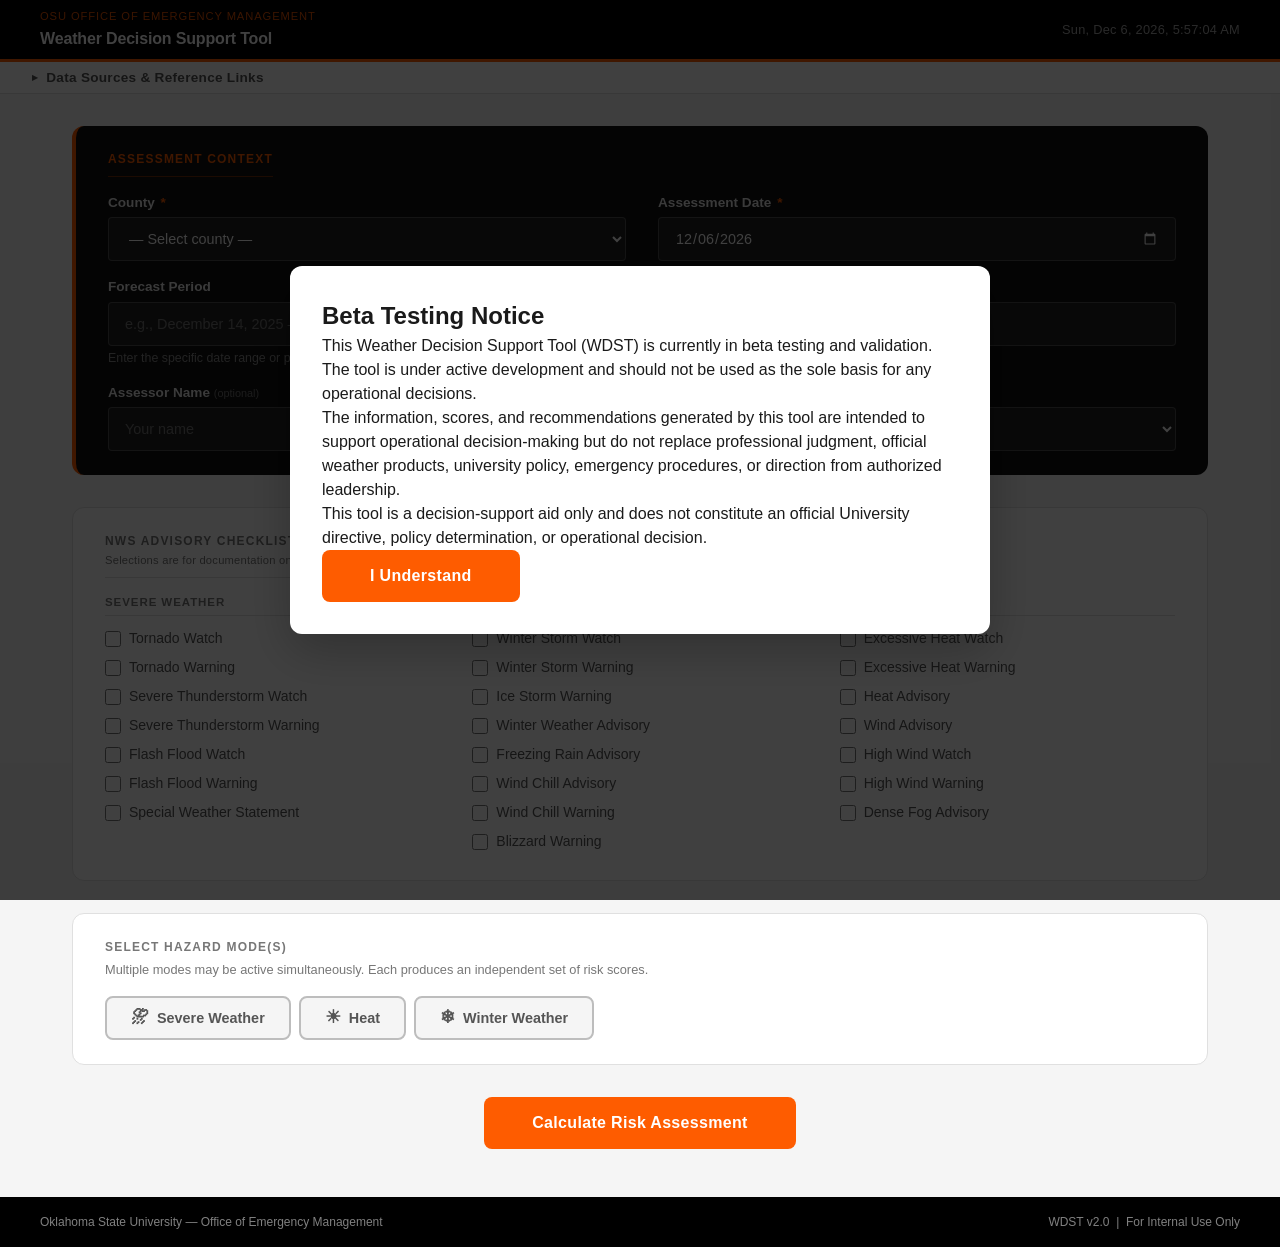
==== commit 0a8d859d: "update modal design and functionality" ====
--- a/index.html
+++ b/index.html
@@ -489,6 +489,7 @@
   role="dialog"
   aria-modal="true"
   aria-labelledby="beta-modal-title"
+  hidden
 >
   <div class="beta-modal__content">
     <h2 id="beta-modal-title">
--- a/styles.css
+++ b/styles.css
@@ -47,12 +47,12 @@
   --winter-bg:      #E1F5FE;
 
   /* Spacing */
- --space-xs: 0.25rem; /* 4px */
---space-sm: 0.5rem;  /* 8px */
---space-md: 1rem;    /* 16px */
---space-lg: 1.5rem;  /* 24px */
---space-xl: 2rem;    /* 32px */
---space-2xl: 3rem;   /* 48px */
+  --space-xs:  4px;
+  --space-sm:  8px;
+  --space-md:  16px;
+  --space-lg:  24px;
+  --space-xl:  32px;
+  --space-2xl: 48px;
 
   /* Radii */
   --radius-sm: 4px;
@@ -105,6 +105,45 @@
   outline-offset: 2px;
 }
 :focus:not(:focus-visible) { outline: none; }
+
+/* ─── BETA MODEL OVERLAY  ────────────────────────────────────────── */
+
+.beta-modal {
+  position: fixed;
+  inset: 0;
+  z-index: 9999;
+
+  display: none;
+  align-items: center;
+  justify-content: center;
+
+  background: rgba(0, 0, 0, 0.75);
+  padding: 1.5rem;
+}
+
+.beta-modal[hidden] {
+  display: none;
+}
+
+.beta-modal:not([hidden]) {
+  display: flex;
+}
+
+.beta-modal__content {
+  width: min(700px, 100%);
+  max-height: 90vh;
+  overflow-y: auto;
+
+  background: #ffffff;
+  border-radius: 12px;
+  padding: 2rem;
+
+  box-shadow: 0 16px 48px rgba(0, 0, 0, 0.25);
+}
+
+body.modal-open {
+  overflow: hidden;
+}
 
 /* ─── SITE HEADER ─────────────────────────────────────────── */
 .site-header {
@@ -858,104 +897,11 @@
 }
 
 /* ─── PRINT / PDF EXPORT ──────────────────────────────────── */
+/* Report renders in its own popup window via handleExport() in script.js.
+   All print styles are inlined in that document — nothing needed here.
+   Suppress the main page if a user prints directly via Ctrl+P. */
 @media print {
-  /* Hide everything interactive */
-  .site-header .header-clock,
-  .data-sources-wrapper,
-  .hazard-mode-section,
-  .hazard-inputs,
-  .calculate-wrapper,
-  .results-actions,
-  .condition-summary-toggle,
-  .skip-link { display: none !important; }
-
-  /* Restore hidden elements */
-  .condition-summary-body { display: block !important; }
-  [hidden] { display: none !important; }
-
-  body { background: #fff; font-size: 11pt; }
-  .site-header { position: static; background: #fff; color: #000; border-bottom: 2px solid #000; padding: 8pt 16pt; }
-  .header-org, .header-app { color: #000; }
-
-  .form-wrapper { padding: 0; max-width: 100%; }
-  .results-panel { max-width: 100%; padding: 0; margin: 0; }
-
-  .assessment-context { background: #fff; border: 1px solid #ccc; color: #000; }
-  .assessment-context .field-label,
-  .assessment-context .field-hint,
-  .assessment-context select,
-  .assessment-context input { color: #000; background: #fff; border-color: #ccc; }
-
-  .advisory-section,
-  .mode-results-block,
-  .results-header,
-  .condition-summary-wrapper { border: 1px solid #ccc; break-inside: avoid; }
-  .results-header { background: #f5f5f5; color: #000; }
-  .results-title, .results-meta, .confidence-badge { color: #000; }
-
-  .score-cards { grid-template-columns: repeat(3, 1fr); }
-  .score-number,
-  .score-status,
-  .score-card-category,
-  .score-recommendation { color: #000; }
-
-  /* Print-safe stoplight: white fill + colored border */
-  .stoplight-dot {
-    background: #fff !important;
-    border-width: 3px;
-    border-style: solid;
-  }
-  .stoplight-dot--green  { border-color: var(--risk-green) !important; }
-  .stoplight-dot--yellow { border-color: var(--risk-yellow) !important; }
-  .stoplight-dot--amber  { border-color: var(--risk-amber) !important; }
-  .stoplight-dot--red    { border-color: var(--risk-red) !important; }
-
-  .disclaimer { background: #fff; border: 1px solid #ccc; color: #000; }
-  .confidence-warning { background: #fff; border: 1px solid #ccc; color: #000; }
-
-  /* Page breaks */
-  .mode-results-block { page-break-inside: avoid; }
-  .condition-summary-wrapper { page-break-inside: avoid; }
-}
-
-/* ─── BETA MODAL ───────────────────────────── */
-
-.beta-modal {
-  position: fixed;
-  inset: 0;
-  background: rgba(0, 0, 0, 0.75);
-
-  display: flex;
-  align-items: center;
-  justify-content: center;
-
-  padding: var(--space-lg);
-
-  z-index: 9999;
-}
-
-.beta-modal__content {
-  width: min(700px, 100%);
-  background: var(--bg-card);
-
-  border-radius: var(--radius-lg);
-
-  padding: var(--space-xl);
-
-  box-shadow: 0 16px 48px rgba(0, 0, 0, 0.25);
-
-  max-height: 90vh;
-  overflow-y: auto;
-}
-
-.beta-modal__content h2 {
-  margin-bottom: var(--space-md);
-  color: var(--osu-orange);
-}
-
-.beta-modal__content p {
-  margin-bottom: var(--space-md);
-  line-height: 1.6;
+  body { display: none !important; }
 }
 
 /* ─── REDUCED MOTION ──────────────────────────────────────── */
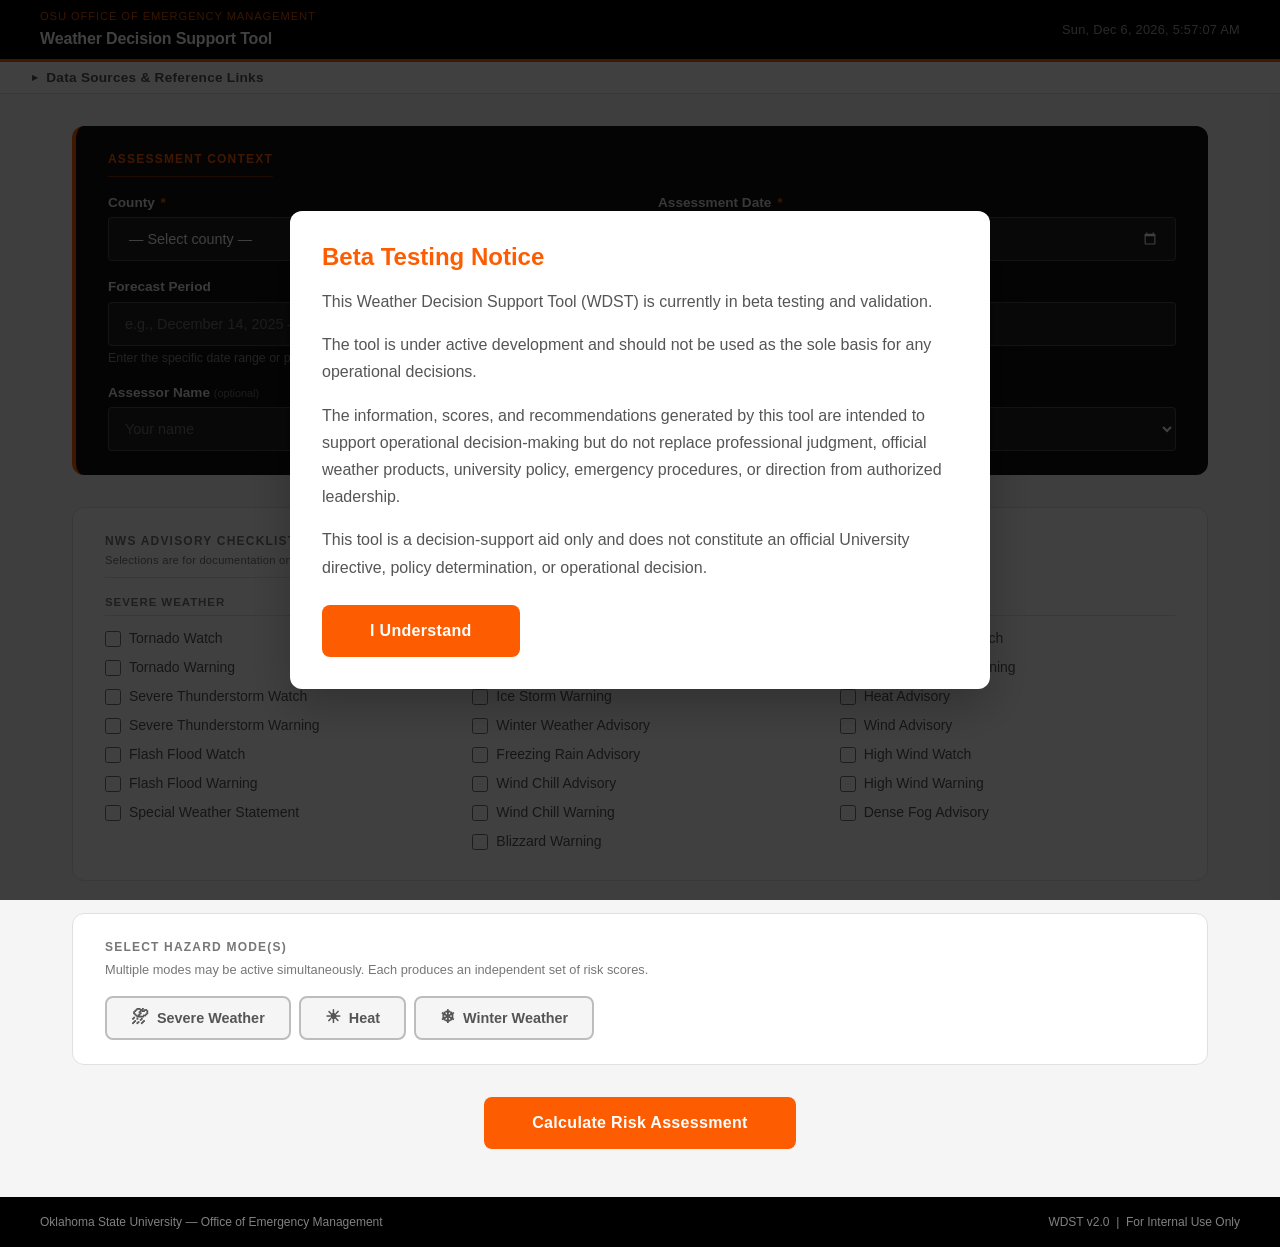
==== commit 3800bea7: "style: remove points showing on input fields" ====
--- a/index.html
+++ b/index.html
@@ -215,10 +215,10 @@
             <div class="field-group">
               <label for="sw-rain" class="field-label">Rain Accumulation</label>
               <select id="sw-rain" name="sw-rain" aria-describedby="sw-rain-hint">
-                <option value="0">None (0 pts)</option>
-                <option value="33">0.01 – 0.75&quot; (33 pts)</option>
-                <option value="67">0.75 – 1.5&quot; (67 pts)</option>
-                <option value="100">&gt;1.5&quot; (100 pts)</option>
+                <option value="0">None </option>
+                <option value="33">0.01 – 0.75&quot; </option>
+                <option value="67">0.75 – 1.5&quot; </option>
+                <option value="100">&gt;1.5&quot; </option>
               </select>
               <span class="field-hint" id="sw-rain-hint">Expected total rainfall during the forecast period.</span>
             </div>
@@ -226,9 +226,9 @@
             <div class="field-group">
               <label for="sw-hail" class="field-label">Hail</label>
               <select id="sw-hail" name="sw-hail">
-                <option value="0">None (0 pts)</option>
-                <option value="50">Small — &lt;1&quot; diameter (50 pts)</option>
-                <option value="100">Large — ≥1&quot; diameter (100 pts)</option>
+                <option value="0">None </option>
+                <option value="50">Small — &lt;1&quot; diameter </option>
+                <option value="100">Large — ≥1&quot; diameter </option>
               </select>
             </div>
 
@@ -248,22 +248,22 @@
             <div class="field-group">
               <label for="sw-wind-sustained" class="field-label">Sustained Wind Speed</label>
               <select id="sw-wind-sustained" name="sw-wind-sustained">
-                <option value="0">&lt;20 mph (0 pts)</option>
-                <option value="25">20 – 30 mph (25 pts)</option>
-                <option value="50">30 – 40 mph (50 pts)</option>
-                <option value="75">40 – 50 mph (75 pts)</option>
-                <option value="100">&gt;50 mph (100 pts)</option>
+                <option value="0">&lt;20 mph </option>
+                <option value="25">20 – 30 mph </option>
+                <option value="50">30 – 40 mph </option>
+                <option value="75">40 – 50 mph </option>
+                <option value="100">&gt;50 mph </option>
               </select>
             </div>
 
             <div class="field-group">
               <label for="sw-wind-gust" class="field-label">Maximum Wind Gust</label>
               <select id="sw-wind-gust" name="sw-wind-gust">
-                <option value="0">&lt;30 mph (0 pts)</option>
-                <option value="25">30 – 40 mph (25 pts)</option>
-                <option value="50">40 – 50 mph (50 pts)</option>
-                <option value="75">50 – 60 mph (75 pts)</option>
-                <option value="100">&gt;60 mph (100 pts)</option>
+                <option value="0">&lt;30 mph </option>
+                <option value="25">30 – 40 mph </option>
+                <option value="50">40 – 50 mph </option>
+                <option value="75">50 – 60 mph </option>
+                <option value="100">&gt;60 mph </option>
               </select>
             </div>
 
@@ -325,10 +325,10 @@
             <div class="field-group" id="wbgt-field-group">
               <label for="heat-wbgt" class="field-label">Wet Bulb Globe Temp (WBGT)</label>
               <select id="heat-wbgt" name="heat-wbgt" aria-describedby="wbgt-hint">
-                <option value="0">&lt;82.0°F (0 pts)</option>
-                <option value="33">82.0 – 86.9°F (33 pts)</option>
-                <option value="67">87.0 – 89.9°F (67 pts)</option>
-                <option value="100">≥90.0°F (100 pts)</option>
+                <option value="0">&lt;82.0°F </option>
+                <option value="33">82.0 – 86.9°F </option>
+                <option value="67">87.0 – 89.9°F </option>
+                <option value="100">≥90.0°F </option>
               </select>
               <span class="field-hint" id="wbgt-hint">Composite heat stress measure accounting for temperature, humidity, wind, and solar radiation.</span>
             </div>
@@ -336,10 +336,10 @@
             <div class="field-group" id="hi-field-group">
               <label for="heat-hi" class="field-label">Heat Index</label>
               <select id="heat-hi" name="heat-hi" disabled aria-describedby="hi-hint" aria-disabled="true">
-                <option value="0">&lt;90°F (0 pts)</option>
-                <option value="33">90 – 100°F (33 pts)</option>
-                <option value="67">100 – 108°F (67 pts)</option>
-                <option value="100">&gt;108°F (100 pts)</option>
+                <option value="0">&lt;90°F </option>
+                <option value="33">90 – 100°F </option>
+                <option value="67">100 – 108°F </option>
+                <option value="100">&gt;108°F </option>
               </select>
               <span class="field-hint" id="hi-hint">NWS apparent temperature combining temperature and relative humidity. Used only when WBGT is unavailable.</span>
             </div>
@@ -347,10 +347,10 @@
             <div class="field-group">
               <label for="heat-wind" class="field-label">Sustained Wind Speed</label>
               <select id="heat-wind" name="heat-wind" aria-describedby="heat-wind-hint">
-                <option value="0">&lt;20 mph (0 pts)</option>
-                <option value="25">20 – 30 mph (25 pts)</option>
-                <option value="50">30 – 40 mph (50 pts)</option>
-                <option value="75">&gt;40 mph (75 pts)</option>
+                <option value="0">&lt;20 mph </option>
+                <option value="25">20 – 30 mph </option>
+                <option value="50">30 – 40 mph </option>
+                <option value="75">&gt;40 mph </option>
               </select>
               <span class="field-hint" id="heat-wind-hint">Wind reduces apparent heat stress at lower speeds; above 30 mph the drying effect diminishes and sustained exposure risk remains elevated.</span>
             </div>
@@ -373,10 +373,10 @@
             <div class="field-group">
               <label for="ww-ice" class="field-label">Ice Accumulation</label>
               <select id="ww-ice" name="ww-ice" aria-describedby="ww-ice-hint">
-                <option value="0">None (0 pts)</option>
-                <option value="33">Trace – 0.10&quot; (33 pts)</option>
-                <option value="67">0.10 – 0.25&quot; (67 pts)</option>
-                <option value="100">&gt;0.25&quot; (100 pts)</option>
+                <option value="0">None </option>
+                <option value="33">Trace – 0.10&quot; </option>
+                <option value="67">0.10 – 0.25&quot; </option>
+                <option value="100">&gt;0.25&quot; </option>
               </select>
               <span class="field-hint" id="ww-ice-hint">The 0.25&quot; threshold corresponds to the NWS Ice Storm Warning issuance criterion.</span>
             </div>
@@ -384,21 +384,21 @@
             <div class="field-group">
               <label for="ww-snow" class="field-label">Snow Accumulation</label>
               <select id="ww-snow" name="ww-snow">
-                <option value="0">None (0 pts)</option>
-                <option value="33">1 – 3&quot; (33 pts)</option>
-                <option value="67">3 – 6&quot; (67 pts)</option>
-                <option value="100">&gt;6&quot; (100 pts)</option>
+                <option value="0">None </option>
+                <option value="33">1 – 3&quot; </option>
+                <option value="67">3 – 6&quot; </option>
+                <option value="100">&gt;6&quot; </option>
               </select>
             </div>
 
             <div class="field-group">
               <label for="ww-windchill" class="field-label">Wind Chill</label>
               <select id="ww-windchill" name="ww-windchill" aria-describedby="ww-windchill-hint">
-                <option value="0">&gt;32°F (0 pts)</option>
-                <option value="25">20 – 32°F (25 pts)</option>
-                <option value="50">10 – 20°F (50 pts)</option>
-                <option value="75">0 – 10°F (75 pts)</option>
-                <option value="100">&lt;0°F (100 pts)</option>
+                <option value="0">&gt;32°F </option>
+                <option value="25">20 – 32°F </option>
+                <option value="50">10 – 20°F </option>
+                <option value="75">0 – 10°F </option>
+                <option value="100">&lt;0°F </option>
               </select>
               <span class="field-hint" id="ww-windchill-hint">Thresholds align with NWS Wind Chill Advisory (&lt;20°F) and Wind Chill Warning (&lt;0°F) criteria.</span>
             </div>
@@ -406,11 +406,11 @@
             <div class="field-group">
               <label for="ww-gust" class="field-label">Maximum Wind Gust</label>
               <select id="ww-gust" name="ww-gust">
-                <option value="0">&lt;30 mph (0 pts)</option>
-                <option value="25">30 – 40 mph (25 pts)</option>
-                <option value="50">40 – 50 mph (50 pts)</option>
-                <option value="75">50 – 60 mph (75 pts)</option>
-                <option value="100">&gt;60 mph (100 pts)</option>
+                <option value="0">&lt;30 mph </option>
+                <option value="25">30 – 40 mph </option>
+                <option value="50">40 – 50 mph </option>
+                <option value="75">50 – 60 mph </option>
+                <option value="100">&gt;60 mph </option>
               </select>
             </div>
 
--- a/styles.css
+++ b/styles.css
@@ -133,12 +133,30 @@
   width: min(700px, 100%);
   max-height: 90vh;
   overflow-y: auto;
-
   background: #ffffff;
   border-radius: 12px;
   padding: 2rem;
-
   box-shadow: 0 16px 48px rgba(0, 0, 0, 0.25);
+  color: var(--text-primary);
+}
+
+.beta-modal__content h2 {
+  margin: 0 0 1rem;
+  color: var(--osu-orange);
+  font-size: 1.5rem;
+  line-height: 1.2;
+}
+
+.beta-modal__content p {
+  margin: 0 0 1rem;
+  line-height: 1.7;
+  font-size: 1rem;
+  color: var(--text-secondary);
+}
+
+.beta-modal__content .calculate-btn {
+  margin-top: 0.5rem;
+  align-self: flex-start;
 }
 
 body.modal-open {
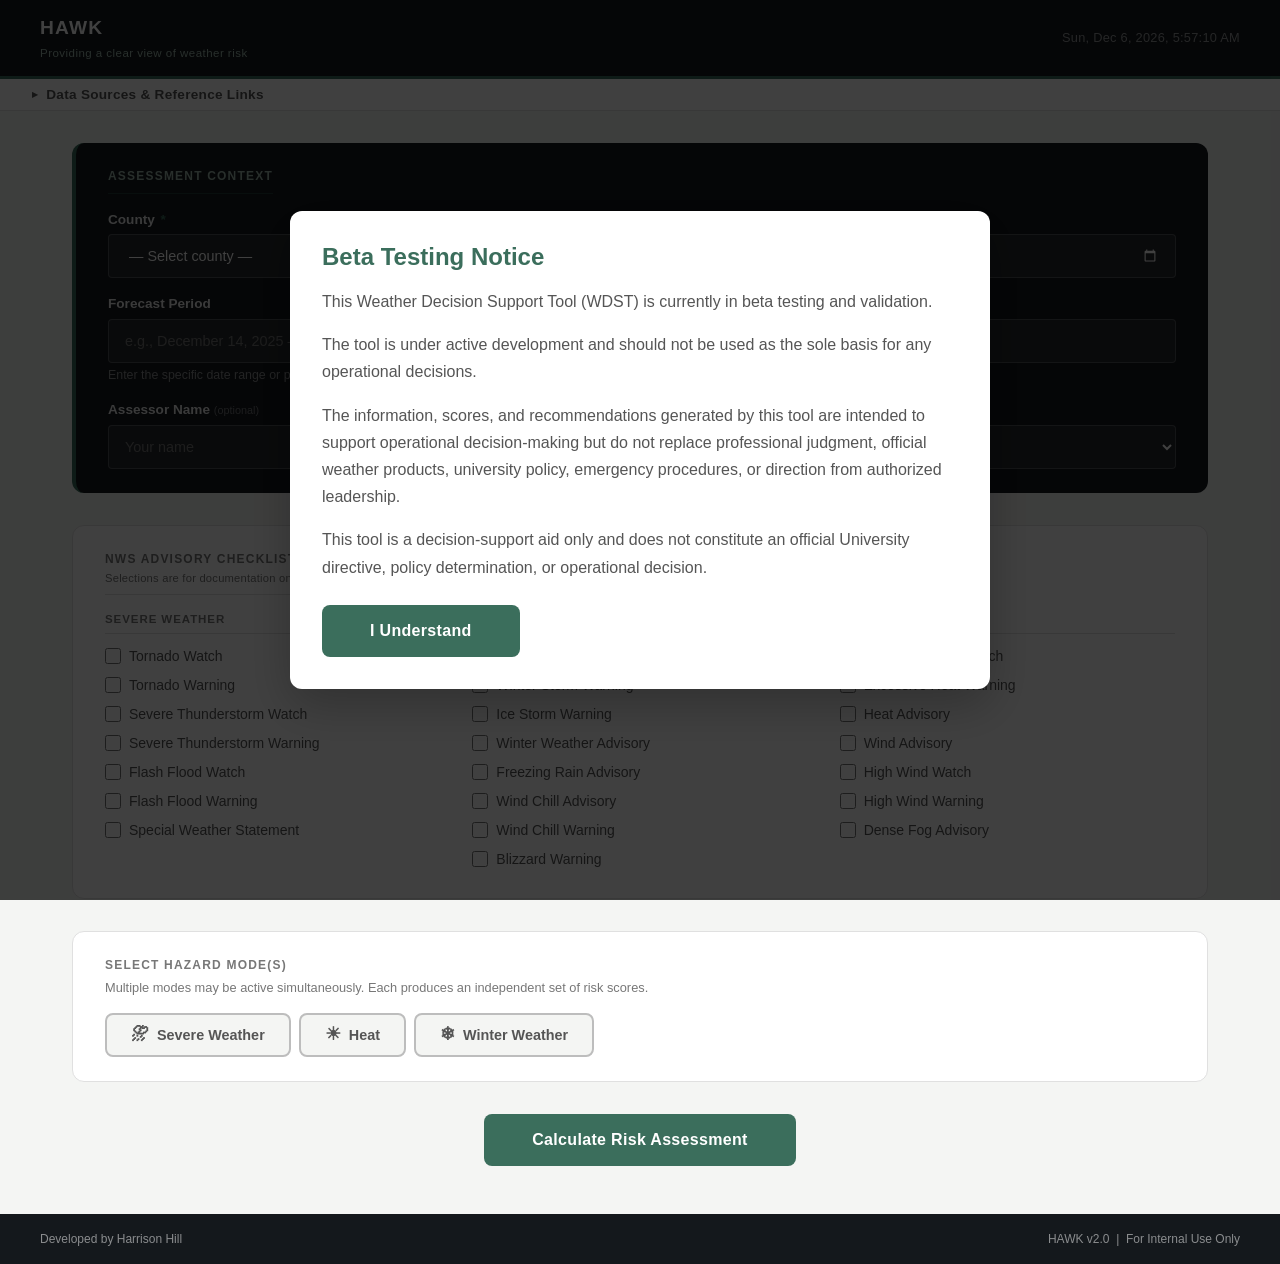
==== commit 80385b1c: "style: update branding" ====
--- a/index.html
+++ b/index.html
@@ -18,8 +18,8 @@
   <header class="site-header" role="banner">
     <div class="header-inner">
       <div class="header-title">
-        <span class="header-org">OSU Office of Emergency Management</span>
-        <span class="header-app">Weather Decision Support Tool</span>
+        <span class="header-app">HAWK</span>
+        <span class="header-tagline">Providing a clear view of weather risk</span>
       </div>
       <div class="header-clock" id="live-clock" aria-live="off" aria-label="Current date and time"></div>
     </div>
@@ -478,8 +478,8 @@
 
   <footer class="site-footer" role="contentinfo">
     <div class="footer-inner">
-      <span>Oklahoma State University — Office of Emergency Management</span>
-      <span class="footer-version">WDST v2.0 &nbsp;|&nbsp; For Internal Use Only</span>
+      <span>Developed by Harrison Hill</span>
+      <span class="footer-version">HAWK v2.0 &nbsp;|&nbsp; For Internal Use Only</span>
     </div>
   </footer>
 
--- a/styles.css
+++ b/styles.css
@@ -9,11 +9,14 @@
   --osu-black:      #000000;
   --osu-orange:     #FE5C00;
   --osu-orange-dark:#CC4900;
+  --ink:            #14181C;
+  --accent:         #3B6E5C;
+  --accent-soft:    #9FB8AC;
 
   /* Backgrounds */
-  --bg-page:        #F5F5F5;
+  --bg-page:        #F4F5F3;
   --bg-card:        #FFFFFF;
-  --bg-context:     #111111;
+  --bg-context:     #14181C;
 
   /* Stoplight — risk levels */
   --risk-green:     #2E7D32;
@@ -78,8 +81,8 @@
 }
 img, svg { display: block; max-width: 100%; }
 button { cursor: pointer; font-family: inherit; }
-a { color: var(--osu-orange-dark); text-decoration: underline; }
-a:hover { color: var(--osu-orange); }
+a { color: var(--accent); text-decoration: underline; }
+a:hover { color: var(--accent); }
 ul { list-style: none; }
 fieldset { border: none; }
 legend { display: contents; }
@@ -90,8 +93,8 @@
   left: -9999px;
   top: var(--space-md);
   z-index: 9999;
-  background: var(--osu-orange);
-  color: var(--text-on-orange);
+  background: var(--accent);
+  color: var(--text-on-dark);
   padding: var(--space-sm) var(--space-md);
   border-radius: var(--radius-sm);
   font-weight: 600;
@@ -142,7 +145,7 @@
 
 .beta-modal__content h2 {
   margin: 0 0 1rem;
-  color: var(--osu-orange);
+  color: var(--accent);
   font-size: 1.5rem;
   line-height: 1.2;
 }
@@ -168,9 +171,9 @@
   position: sticky;
   top: 0;
   z-index: 100;
-  background: var(--osu-black);
-  border-bottom: 3px solid var(--osu-orange);
-  padding: var(--space-sm) var(--space-xl);
+  background: var(--ink);
+  border-bottom: 3px solid var(--accent);
+  padding: 14px var(--space-xl);
 }
 .header-inner {
   max-width: 1200px;
@@ -185,23 +188,21 @@
   flex-direction: column;
   gap: 2px;
 }
-.header-org {
-  font-size: 0.7rem;
+.header-app {
+  font-size: 1.2rem;
+  font-weight: 800;
+  color: var(--text-on-dark);
+  letter-spacing: 0.06em;
+}
+.header-tagline {
+  font-size: 0.72rem;
   font-weight: 500;
-  letter-spacing: 0.08em;
-  text-transform: uppercase;
-  color: var(--osu-orange);
-  opacity: 0.9;
-}
-.header-app {
-  font-size: 1rem;
-  font-weight: 700;
-  color: var(--text-on-dark);
-  letter-spacing: -0.01em;
+  letter-spacing: 0.04em;
+  color: var(--accent-soft);
 }
 .header-clock {
   font-size: 0.8rem;
-  color: rgba(255,255,255,0.65);
+  color: rgba(255,255,255,0.55);
   font-variant-numeric: tabular-nums;
   letter-spacing: 0.02em;
   white-space: nowrap;
@@ -304,11 +305,11 @@
   background: var(--bg-context);
   border-radius: var(--radius-lg);
   padding: var(--space-lg) var(--space-xl);
-  border-left: 4px solid var(--osu-orange);
+  border-left: 4px solid var(--accent);
 }
 .assessment-context .section-legend {
-  color: var(--osu-orange);
-  border-bottom-color: rgba(254,92,0,0.4);
+  color: var(--accent-soft);
+  border-bottom-color: rgba(59,110,92,0.4);
 }
 .context-grid {
   display: grid;
@@ -330,11 +331,11 @@
 }
 .assessment-context select:focus,
 .assessment-context input:focus {
-  border-color: var(--osu-orange);
+  border-color: var(--accent);
   background: rgba(255,255,255,0.12);
 }
 .assessment-context select option { background: #222; color: #fff; }
-.assessment-context .required { color: var(--osu-orange); }
+.assessment-context .required { color: var(--accent); }
 .assessment-context .optional { color: rgba(255,255,255,0.4); }
 
 @media (max-width: 600px) {
@@ -379,7 +380,7 @@
 .checkbox-label input[type="checkbox"] {
   width: 16px;
   height: 16px;
-  accent-color: var(--osu-orange);
+  accent-color: var(--accent);
   cursor: pointer;
   flex-shrink: 0;
 }
@@ -430,11 +431,11 @@
   transition: all 0.15s ease;
   min-height: 44px;
 }
-.hazard-tab:hover { border-color: var(--osu-orange); color: var(--text-primary); }
+.hazard-tab:hover { border-color: var(--accent); color: var(--text-primary); }
 .hazard-tab[aria-pressed="true"] {
-  background: var(--osu-orange);
-  border-color: var(--osu-orange);
-  color: var(--text-on-orange);
+  background: var(--accent);
+  border-color: var(--accent);
+  color: var(--text-on-dark);
 }
 .hazard-tab[data-mode="severe"][aria-pressed="true"] { background: var(--severe-color); border-color: var(--severe-color); }
 .hazard-tab[data-mode="heat"][aria-pressed="true"]   { background: var(--heat-color);   border-color: var(--heat-color); }
@@ -540,9 +541,9 @@
   font-weight: 500;
 }
 .toggle-option:has(input:checked) {
-  background: var(--osu-orange);
-  border-color: var(--osu-orange);
-  color: var(--text-on-orange);
+  background: var(--accent);
+  border-color: var(--accent);
+  color: var(--text-on-dark);
 }
 .toggle-option input[type="radio"] {
   position: absolute;
@@ -571,8 +572,8 @@
   max-width: 640px;
 }
 .calculate-btn {
-  background: var(--osu-orange);
-  color: var(--text-on-orange);
+  background: var(--accent);
+  color: var(--text-on-dark);
   border: none;
   border-radius: var(--radius-md);
   padding: var(--space-md) var(--space-2xl);
@@ -582,7 +583,7 @@
   min-height: 52px;
   transition: background 0.15s ease, transform 0.1s ease;
 }
-.calculate-btn:hover  { background: var(--osu-orange-dark); }
+.calculate-btn:hover  { background: #2D5647; }
 .calculate-btn:active { transform: scale(0.99); }
 @media (max-width: 600px) {
   .calculate-btn { width: 100%; }
@@ -600,11 +601,11 @@
 
 /* Results header */
 .results-header {
-  background: var(--osu-black);
+  background: var(--ink);
   color: var(--text-on-dark);
   border-radius: var(--radius-lg) var(--radius-lg) 0 0;
   padding: var(--space-lg) var(--space-xl);
-  border-bottom: 3px solid var(--osu-orange);
+  border-bottom: 3px solid var(--accent);
 }
 .results-header-top {
   display: flex;
@@ -864,8 +865,8 @@
   flex-wrap: wrap;
 }
 .btn-secondary {
-  background: var(--osu-orange);
-  color: var(--text-on-orange);
+  background: var(--accent);
+  color: var(--text-on-dark);
   border: none;
   border-radius: var(--radius-md);
   padding: var(--space-sm) var(--space-xl);
@@ -874,7 +875,7 @@
   min-height: 44px;
   transition: background 0.15s ease;
 }
-.btn-secondary:hover { background: var(--osu-orange-dark); }
+.btn-secondary:hover { background: #2D5647; }
 .btn-ghost {
   background: none;
   color: var(--text-secondary);
@@ -890,7 +891,7 @@
 
 /* ─── SITE FOOTER ─────────────────────────────────────────── */
 .site-footer {
-  background: var(--osu-black);
+  background: var(--ink);
   color: rgba(255,255,255,0.5);
   padding: var(--space-md) var(--space-xl);
   font-size: 0.75rem;
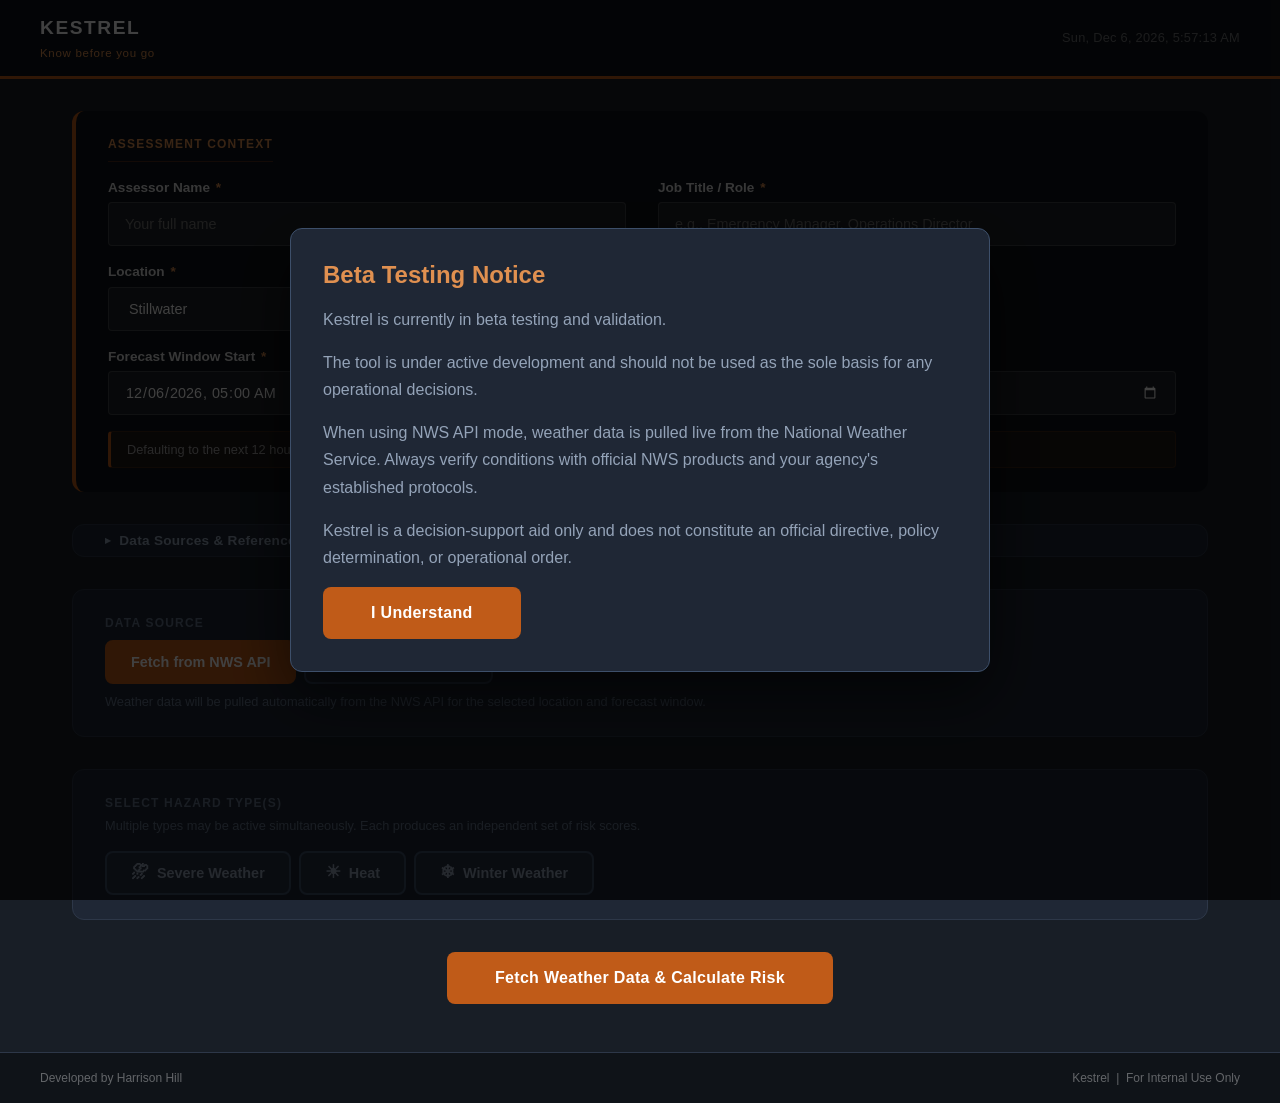
==== commit 6aa326ac: "style: update colors and branding" ====
--- a/index.html
+++ b/index.html
@@ -3,62 +3,25 @@
 <head>
   <meta charset="UTF-8" />
   <meta name="viewport" content="width=device-width, initial-scale=1.0" />
-  <meta name="description" content="Oklahoma State University Weather Decision Support Tool — a standardized risk scoring framework for campus operational decisions." />
-  <title>Weather Decision Support Tool — OSU Office of Emergency Management</title>
+  <meta name="description" content="Kestrel — Know before you go. A standardized weather risk scoring framework for operational decisions." />
+  <title>Kestrel — Know before you go</title>
   <link rel="stylesheet" href="styles.css" />
 </head>
 <body>
 
-  <!-- Skip link for keyboard users -->
   <a href="#results-panel" class="skip-link">Skip to results</a>
 
-  <!-- ═══════════════════════════════════════════════
-       SITE HEADER
-  ═══════════════════════════════════════════════ -->
   <header class="site-header" role="banner">
     <div class="header-inner">
       <div class="header-title">
-        <span class="header-app">HAWK</span>
-        <span class="header-tagline">Providing a clear view of weather risk</span>
+        <span class="header-app">KESTREL</span>
+        <span class="header-tagline">Know before you go</span>
       </div>
       <div class="header-clock" id="live-clock" aria-live="off" aria-label="Current date and time"></div>
     </div>
   </header>
 
   <main id="main-content">
-
-    <!-- ═══════════════════════════════════════════════
-         DATA SOURCES PANEL
-    ═══════════════════════════════════════════════ -->
-    <section class="data-sources-wrapper" aria-label="Data sources reference">
-      <button
-        class="data-sources-toggle"
-        aria-expanded="false"
-        aria-controls="data-sources-panel"
-        id="data-sources-btn"
-      >
-        <span class="toggle-icon" aria-hidden="true">▸</span>
-        Data Sources &amp; Reference Links
-      </button>
-      <div id="data-sources-panel" class="data-sources-panel" hidden>
-        <div class="data-sources-grid">
-          <div class="source-group">
-            <h3 class="source-group-title">National Weather Service</h3>
-            <ul>
-              <li><a href="https://www.weather.gov/oun/" target="_blank" rel="noopener noreferrer">NWS Norman Office (weather.gov/oun)</a></li>
-              <li><a href="https://www.weather.gov/tsa/" target="_blank" rel="noopener noreferrer">NWS Tulsa Area Office (weather.gov/tsa)</a></li>
-            </ul>
-          </div>
-          <div class="source-group">
-            <h3 class="source-group-title">Road Conditions</h3>
-            <ul>
-              <li><a href="https://www.arcgis.com/apps/dashboards/5f64b2fba27047a9a3e2fb1d8f5f8b67" target="_blank" rel="noopener noreferrer">Oklahoma Road Conditions (ODOT ArcGIS)</a></li>
-            </ul>
-          </div>
-        </div>
-      </div>
-    </section>
-
     <div class="form-wrapper">
 
       <!-- ═══════════════════════════════════════════════
@@ -70,44 +33,44 @@
           <div class="context-grid">
 
             <div class="field-group">
-              <label for="county" class="field-label">County <span class="required" aria-label="required">*</span></label>
-              <select id="county" name="county" required aria-required="true">
-                <option value="">— Select county —</option>
-                <option value="payne">Payne County (Stillwater)</option>
-                <option value="tulsa">Tulsa County (Tulsa / CHS)</option>
-                <option value="cherokee">Cherokee County (Tahlequah)</option>
-              </select>
-            </div>
-
-            <div class="field-group">
-              <label for="assessment-date" class="field-label">Assessment Date <span class="required" aria-label="required">*</span></label>
-              <input type="date" id="assessment-date" name="assessment-date" required aria-required="true" />
+              <label for="assessor-name" class="field-label">Assessor Name <span class="required" aria-label="required">*</span></label>
+              <input type="text" id="assessor-name" name="assessor-name" placeholder="Your full name" required aria-required="true" />
+            </div>
+
+            <div class="field-group">
+              <label for="assessor-title" class="field-label">Job Title / Role <span class="required" aria-label="required">*</span></label>
+              <input type="text" id="assessor-title" name="assessor-title" placeholder="e.g., Emergency Manager, Operations Director" required aria-required="true" />
+            </div>
+
+            <div class="field-group">
+              <label for="location" class="field-label">Location <span class="required" aria-label="required">*</span></label>
+              <select id="location" name="location" required aria-required="true">
+                <option value="okc">Oklahoma City</option>
+                <option value="stillwater" selected>Stillwater</option>
+                <option value="tulsa">Tulsa</option>
+                <option value="tahlequah">Tahlequah</option>
+                <option value="okmulgee">Okmulgee</option>
+              </select>
+            </div>
+
+            <div class="field-group">
+              <!-- spacer to keep grid aligned -->
+            </div>
+
+            <div class="field-group">
+              <label for="forecast-start" class="field-label">Forecast Window Start <span class="required" aria-label="required">*</span></label>
+              <input type="datetime-local" id="forecast-start" name="forecast-start" required aria-required="true" />
+            </div>
+
+            <div class="field-group">
+              <label for="forecast-end" class="field-label">Forecast Window End <span class="required" aria-label="required">*</span></label>
+              <input type="datetime-local" id="forecast-end" name="forecast-end" required aria-required="true" />
             </div>
 
             <div class="field-group field-group--wide">
-              <label for="forecast-period" class="field-label">Forecast Period</label>
-              <input
-                type="text"
-                id="forecast-period"
-                name="forecast-period"
-                placeholder="e.g., December 14, 2025 — 6:00 AM to 6:00 PM"
-                aria-describedby="forecast-period-hint"
-              />
-              <span class="field-hint" id="forecast-period-hint">Enter the specific date range or period this forecast applies to. This tool is designed for day-before predictive use, not real-time monitoring.</span>
-            </div>
-
-            <div class="field-group">
-              <label for="assessor-name" class="field-label">Assessor Name <span class="optional">(optional)</span></label>
-              <input type="text" id="assessor-name" name="assessor-name" placeholder="Your name" />
-            </div>
-
-            <div class="field-group">
-              <label for="forecast-confidence" class="field-label">Forecast Confidence</label>
-              <select id="forecast-confidence" name="forecast-confidence">
-                <option value="high">High — forecast is well-established</option>
-                <option value="moderate">Moderate — some uncertainty remains</option>
-                <option value="low">Low — conditions may change significantly</option>
-              </select>
+              <div class="forecast-window-hint" role="note">
+                <span>Defaulting to the next 12 hours from now. <strong>Update the forecast window if assessing a different time period.</strong></span>
+              </div>
             </div>
 
           </div>
@@ -115,86 +78,78 @@
       </section>
 
       <!-- ═══════════════════════════════════════════════
-           NWS ADVISORY CHECKLIST
-      ═══════════════════════════════════════════════ -->
-      <section class="advisory-section" aria-label="NWS advisory checklist">
-        <fieldset>
-          <legend class="section-legend">NWS Advisory Checklist
-            <span class="legend-note">Selections are for documentation only — they do not affect risk scores.</span>
-          </legend>
-
-          <div class="advisory-grid">
-            <div class="advisory-group">
-              <h3 class="advisory-group-title">Severe Weather</h3>
-              <label class="checkbox-label"><input type="checkbox" name="advisory" value="Tornado Watch" /> Tornado Watch</label>
-              <label class="checkbox-label"><input type="checkbox" name="advisory" value="Tornado Warning" /> Tornado Warning</label>
-              <label class="checkbox-label"><input type="checkbox" name="advisory" value="Severe Thunderstorm Watch" /> Severe Thunderstorm Watch</label>
-              <label class="checkbox-label"><input type="checkbox" name="advisory" value="Severe Thunderstorm Warning" /> Severe Thunderstorm Warning</label>
-              <label class="checkbox-label"><input type="checkbox" name="advisory" value="Flash Flood Watch" /> Flash Flood Watch</label>
-              <label class="checkbox-label"><input type="checkbox" name="advisory" value="Flash Flood Warning" /> Flash Flood Warning</label>
-              <label class="checkbox-label"><input type="checkbox" name="advisory" value="Special Weather Statement" /> Special Weather Statement</label>
-            </div>
-
-            <div class="advisory-group">
-              <h3 class="advisory-group-title">Winter Weather</h3>
-              <label class="checkbox-label"><input type="checkbox" name="advisory" value="Winter Storm Watch" /> Winter Storm Watch</label>
-              <label class="checkbox-label"><input type="checkbox" name="advisory" value="Winter Storm Warning" /> Winter Storm Warning</label>
-              <label class="checkbox-label"><input type="checkbox" name="advisory" value="Ice Storm Warning" /> Ice Storm Warning</label>
-              <label class="checkbox-label"><input type="checkbox" name="advisory" value="Winter Weather Advisory" /> Winter Weather Advisory</label>
-              <label class="checkbox-label"><input type="checkbox" name="advisory" value="Freezing Rain Advisory" /> Freezing Rain Advisory</label>
-              <label class="checkbox-label"><input type="checkbox" name="advisory" value="Wind Chill Advisory" /> Wind Chill Advisory</label>
-              <label class="checkbox-label"><input type="checkbox" name="advisory" value="Wind Chill Warning" /> Wind Chill Warning</label>
-              <label class="checkbox-label"><input type="checkbox" name="advisory" value="Blizzard Warning" /> Blizzard Warning</label>
-            </div>
-
-            <div class="advisory-group">
-              <h3 class="advisory-group-title">Heat &amp; Wind</h3>
-              <label class="checkbox-label"><input type="checkbox" name="advisory" value="Excessive Heat Watch" /> Excessive Heat Watch</label>
-              <label class="checkbox-label"><input type="checkbox" name="advisory" value="Excessive Heat Warning" /> Excessive Heat Warning</label>
-              <label class="checkbox-label"><input type="checkbox" name="advisory" value="Heat Advisory" /> Heat Advisory</label>
-              <label class="checkbox-label"><input type="checkbox" name="advisory" value="Wind Advisory" /> Wind Advisory</label>
-              <label class="checkbox-label"><input type="checkbox" name="advisory" value="High Wind Watch" /> High Wind Watch</label>
-              <label class="checkbox-label"><input type="checkbox" name="advisory" value="High Wind Warning" /> High Wind Warning</label>
-              <label class="checkbox-label"><input type="checkbox" name="advisory" value="Dense Fog Advisory" /> Dense Fog Advisory</label>
-            </div>
-          </div>
-        </fieldset>
-      </section>
-
-      <!-- ═══════════════════════════════════════════════
-           HAZARD MODE SELECTOR
-      ═══════════════════════════════════════════════ -->
-      <section class="hazard-mode-section" aria-label="Hazard mode selection">
-        <div class="hazard-mode-label" id="hazard-mode-label">Select Hazard Mode(s)</div>
-        <p class="hazard-mode-hint">Multiple modes may be active simultaneously. Each produces an independent set of risk scores.</p>
-        <div class="hazard-tabs" role="group" aria-labelledby="hazard-mode-label">
+           DATA SOURCES PANEL
+      ═══════════════════════════════════════════════ -->
+      <section class="data-sources-wrapper" aria-label="Data sources reference">
+        <button class="data-sources-toggle" aria-expanded="false" aria-controls="data-sources-panel" id="data-sources-btn">
+          <span class="toggle-icon" aria-hidden="true">▸</span>
+          Data Sources &amp; Reference Links
+        </button>
+        <div id="data-sources-panel" class="data-sources-panel" hidden>
+          <div class="data-sources-grid">
+            <div class="source-group">
+              <h3 class="source-group-title">National Weather Service</h3>
+              <ul>
+                <li><a href="https://www.weather.gov/oun/" target="_blank" rel="noopener noreferrer">NWS Norman Office (weather.gov/oun)</a></li>
+                <li><a href="https://www.weather.gov/tsa/" target="_blank" rel="noopener noreferrer">NWS Tulsa Area Office (weather.gov/tsa)</a></li>
+                <li><a href="https://api.weather.gov/" target="_blank" rel="noopener noreferrer">NWS API (api.weather.gov)</a></li>
+              </ul>
+            </div>
+            <div class="source-group">
+              <h3 class="source-group-title">Road Conditions</h3>
+              <ul>
+                <li><a href="https://www.arcgis.com/apps/dashboards/5f64b2fba27047a9a3e2fb1d8f5f8b67" target="_blank" rel="noopener noreferrer">Oklahoma Road Conditions (ODOT ArcGIS)</a></li>
+              </ul>
+            </div>
+          </div>
+        </div>
+      </section>
+
+      <!-- ═══════════════════════════════════════════════
+           DATA INPUT MODE TOGGLE
+      ═══════════════════════════════════════════════ -->
+      <section class="input-mode-section" aria-label="Data input mode">
+        <div class="input-mode-label" id="input-mode-label">Data Source</div>
+        <div class="input-mode-tabs" role="group" aria-labelledby="input-mode-label">
           <button
             type="button"
-            class="hazard-tab"
-            data-mode="severe"
+            class="input-mode-tab input-mode-tab--active"
+            id="mode-tab-api"
+            data-input-mode="api"
+            aria-pressed="true"
+          >
+            Fetch from NWS API
+          </button>
+          <button
+            type="button"
+            class="input-mode-tab"
+            id="mode-tab-manual"
+            data-input-mode="manual"
             aria-pressed="false"
-            aria-controls="inputs-severe"
           >
+            Enter data manually
+          </button>
+        </div>
+        <p class="input-mode-hint" id="input-mode-hint-api">Weather data will be pulled automatically from the NWS API for the selected location and forecast window.</p>
+        <p class="input-mode-hint" id="input-mode-hint-manual" hidden>Enter forecast values manually. Use this if the NWS API is unavailable or you need to assess a specific scenario.</p>
+      </section>
+
+      <!-- ═══════════════════════════════════════════════
+           HAZARD MODE SELECTOR
+      ═══════════════════════════════════════════════ -->
+      <section class="hazard-mode-section" aria-label="Hazard mode selection">
+        <div class="hazard-mode-label" id="hazard-mode-label">Select Hazard Type(s)</div>
+        <p class="hazard-mode-hint">Multiple types may be active simultaneously. Each produces an independent set of risk scores.</p>
+        <div class="hazard-tabs" role="group" aria-labelledby="hazard-mode-label">
+          <button type="button" class="hazard-tab" data-mode="severe" aria-pressed="false">
             <span class="tab-icon" aria-hidden="true">⛈</span>
             Severe Weather
           </button>
-          <button
-            type="button"
-            class="hazard-tab"
-            data-mode="heat"
-            aria-pressed="false"
-            aria-controls="inputs-heat"
-          >
+          <button type="button" class="hazard-tab" data-mode="heat" aria-pressed="false">
             <span class="tab-icon" aria-hidden="true">☀</span>
             Heat
           </button>
-          <button
-            type="button"
-            class="hazard-tab"
-            data-mode="winter"
-            aria-pressed="false"
-            aria-controls="inputs-winter"
-          >
+          <button type="button" class="hazard-tab" data-mode="winter" aria-pressed="false">
             <span class="tab-icon" aria-hidden="true">❄</span>
             Winter Weather
           </button>
@@ -202,95 +157,79 @@
       </section>
 
       <!-- ═══════════════════════════════════════════════
-           SEVERE WEATHER INPUTS
+           SEVERE WEATHER INPUTS (manual mode only)
       ═══════════════════════════════════════════════ -->
       <section id="inputs-severe" class="hazard-inputs hazard-inputs--severe" hidden aria-label="Severe weather inputs">
         <fieldset>
           <legend class="section-legend section-legend--severe">
-            <span class="mode-badge mode-badge--severe" aria-hidden="true">⛈</span>
+            <span class="mode-badge" aria-hidden="true">⛈</span>
             Severe Weather — Forecast Inputs
           </legend>
           <div class="inputs-grid">
 
             <div class="field-group">
               <label for="sw-rain" class="field-label">Rain Accumulation</label>
-              <select id="sw-rain" name="sw-rain" aria-describedby="sw-rain-hint">
-                <option value="0">None </option>
-                <option value="33">0.01 – 0.75&quot; </option>
-                <option value="67">0.75 – 1.5&quot; </option>
-                <option value="100">&gt;1.5&quot; </option>
-              </select>
-              <span class="field-hint" id="sw-rain-hint">Expected total rainfall during the forecast period.</span>
+              <select id="sw-rain" name="sw-rain">
+                <option value="0">None</option>
+                <option value="33">0.01 – 0.75"</option>
+                <option value="67">0.75 – 1.5"</option>
+                <option value="100">&gt;1.5"</option>
+              </select>
             </div>
 
             <div class="field-group">
               <label for="sw-hail" class="field-label">Hail</label>
               <select id="sw-hail" name="sw-hail">
-                <option value="0">None </option>
-                <option value="50">Small — &lt;1&quot; diameter </option>
-                <option value="100">Large — ≥1&quot; diameter </option>
+                <option value="0">None</option>
+                <option value="50">Small — &lt;1" diameter</option>
+                <option value="100">Large — ≥1" diameter</option>
               </select>
             </div>
 
             <div class="field-group">
               <label class="field-label" id="sw-lightning-label">Lightning Forecast</label>
-              <div class="toggle-group" role="group" aria-labelledby="sw-lightning-label" aria-describedby="sw-lightning-hint">
-                <label class="toggle-option">
-                  <input type="radio" name="sw-lightning" value="0" checked /> No
-                </label>
-                <label class="toggle-option">
-                  <input type="radio" name="sw-lightning" value="100" /> Yes
-                </label>
+              <div class="toggle-group" role="group" aria-labelledby="sw-lightning-label">
+                <label class="toggle-option"><input type="radio" name="sw-lightning" value="0" checked /> No</label>
+                <label class="toggle-option"><input type="radio" name="sw-lightning" value="100" /> Yes</label>
               </div>
-              <span class="field-hint" id="sw-lightning-hint">Forecast probability of lightning during the period — not a real-time detection input.</span>
             </div>
 
             <div class="field-group">
               <label for="sw-wind-sustained" class="field-label">Sustained Wind Speed</label>
               <select id="sw-wind-sustained" name="sw-wind-sustained">
-                <option value="0">&lt;20 mph </option>
-                <option value="25">20 – 30 mph </option>
-                <option value="50">30 – 40 mph </option>
-                <option value="75">40 – 50 mph </option>
-                <option value="100">&gt;50 mph </option>
+                <option value="0">&lt;20 mph</option>
+                <option value="25">20 – 30 mph</option>
+                <option value="50">30 – 40 mph</option>
+                <option value="75">40 – 50 mph</option>
+                <option value="100">&gt;50 mph</option>
               </select>
             </div>
 
             <div class="field-group">
               <label for="sw-wind-gust" class="field-label">Maximum Wind Gust</label>
               <select id="sw-wind-gust" name="sw-wind-gust">
-                <option value="0">&lt;30 mph </option>
-                <option value="25">30 – 40 mph </option>
-                <option value="50">40 – 50 mph </option>
-                <option value="75">50 – 60 mph </option>
-                <option value="100">&gt;60 mph </option>
+                <option value="0">&lt;30 mph</option>
+                <option value="25">30 – 40 mph</option>
+                <option value="50">40 – 50 mph</option>
+                <option value="75">50 – 60 mph</option>
+                <option value="100">&gt;60 mph</option>
               </select>
             </div>
 
             <div class="field-group">
               <label class="field-label" id="sw-flood-label">Flash Flood Possible</label>
-              <div class="toggle-group" role="group" aria-labelledby="sw-flood-label" aria-describedby="sw-flood-hint">
-                <label class="toggle-option">
-                  <input type="radio" name="sw-flood" value="0" checked /> No
-                </label>
-                <label class="toggle-option">
-                  <input type="radio" name="sw-flood" value="100" /> Yes
-                </label>
+              <div class="toggle-group" role="group" aria-labelledby="sw-flood-label">
+                <label class="toggle-option"><input type="radio" name="sw-flood" value="0" checked /> No</label>
+                <label class="toggle-option"><input type="radio" name="sw-flood" value="100" /> Yes</label>
               </div>
-              <span class="field-hint" id="sw-flood-hint">Based on NWS watches and outlooks. Forecast-based assessment only.</span>
             </div>
 
             <div class="field-group">
               <label class="field-label" id="sw-tornado-label">Tornado Possible</label>
-              <div class="toggle-group" role="group" aria-labelledby="sw-tornado-label" aria-describedby="sw-tornado-hint">
-                <label class="toggle-option">
-                  <input type="radio" name="sw-tornado" value="0" checked /> No
-                </label>
-                <label class="toggle-option">
-                  <input type="radio" name="sw-tornado" value="100" /> Yes
-                </label>
+              <div class="toggle-group" role="group" aria-labelledby="sw-tornado-label">
+                <label class="toggle-option"><input type="radio" name="sw-tornado" value="0" checked /> No</label>
+                <label class="toggle-option"><input type="radio" name="sw-tornado" value="100" /> Yes</label>
               </div>
-              <span class="field-hint" id="sw-tornado-hint">Based on NWS tornado watch or SPC outlook. Forecast-based assessment only.</span>
             </div>
 
           </div>
@@ -298,133 +237,117 @@
       </section>
 
       <!-- ═══════════════════════════════════════════════
-           HEAT INPUTS
+           HEAT INPUTS (manual mode only)
       ═══════════════════════════════════════════════ -->
       <section id="inputs-heat" class="hazard-inputs hazard-inputs--heat" hidden aria-label="Heat inputs">
         <fieldset>
           <legend class="section-legend section-legend--heat">
-            <span class="mode-badge mode-badge--heat" aria-hidden="true">☀</span>
+            <span class="mode-badge" aria-hidden="true">☀</span>
             Heat — Forecast Inputs
           </legend>
 
           <div class="heat-source-toggle field-group field-group--wide">
             <label class="field-label" id="heat-source-label">Primary Heat Stress Measure</label>
-            <div class="toggle-group" role="group" aria-labelledby="heat-source-label" aria-describedby="heat-source-hint">
-              <label class="toggle-option">
-                <input type="radio" name="heat-source" value="wbgt" id="heat-source-wbgt" checked /> Use WBGT
-              </label>
-              <label class="toggle-option">
-                <input type="radio" name="heat-source" value="hi" id="heat-source-hi" /> Use Heat Index
-              </label>
-            </div>
-            <span class="field-hint" id="heat-source-hint">WBGT (Wet Bulb Globe Temperature) is preferred when available — it accounts for humidity, wind, and solar radiation. Use Heat Index when WBGT data is unavailable.</span>
+            <div class="toggle-group" role="group" aria-labelledby="heat-source-label">
+              <label class="toggle-option"><input type="radio" name="heat-source" value="wbgt" id="heat-source-wbgt" checked /> Use WBGT</label>
+              <label class="toggle-option"><input type="radio" name="heat-source" value="hi"   id="heat-source-hi" /> Use Heat Index</label>
+            </div>
+            <span class="field-hint">WBGT is preferred when available — it accounts for humidity, wind, and solar radiation.</span>
           </div>
 
           <div class="inputs-grid">
-
             <div class="field-group" id="wbgt-field-group">
               <label for="heat-wbgt" class="field-label">Wet Bulb Globe Temp (WBGT)</label>
-              <select id="heat-wbgt" name="heat-wbgt" aria-describedby="wbgt-hint">
-                <option value="0">&lt;82.0°F </option>
-                <option value="33">82.0 – 86.9°F </option>
-                <option value="67">87.0 – 89.9°F </option>
-                <option value="100">≥90.0°F </option>
-              </select>
-              <span class="field-hint" id="wbgt-hint">Composite heat stress measure accounting for temperature, humidity, wind, and solar radiation.</span>
+              <select id="heat-wbgt" name="heat-wbgt">
+                <option value="0">&lt;82.0°F</option>
+                <option value="33">82.0 – 86.9°F</option>
+                <option value="67">87.0 – 89.9°F</option>
+                <option value="100">≥90.0°F</option>
+              </select>
             </div>
 
             <div class="field-group" id="hi-field-group">
               <label for="heat-hi" class="field-label">Heat Index</label>
-              <select id="heat-hi" name="heat-hi" disabled aria-describedby="hi-hint" aria-disabled="true">
-                <option value="0">&lt;90°F </option>
-                <option value="33">90 – 100°F </option>
-                <option value="67">100 – 108°F </option>
-                <option value="100">&gt;108°F </option>
-              </select>
-              <span class="field-hint" id="hi-hint">NWS apparent temperature combining temperature and relative humidity. Used only when WBGT is unavailable.</span>
+              <select id="heat-hi" name="heat-hi" disabled aria-disabled="true">
+                <option value="0">&lt;90°F</option>
+                <option value="33">90 – 100°F</option>
+                <option value="67">100 – 108°F</option>
+                <option value="100">&gt;108°F</option>
+              </select>
             </div>
 
             <div class="field-group">
               <label for="heat-wind" class="field-label">Sustained Wind Speed</label>
-              <select id="heat-wind" name="heat-wind" aria-describedby="heat-wind-hint">
-                <option value="0">&lt;20 mph </option>
-                <option value="25">20 – 30 mph </option>
-                <option value="50">30 – 40 mph </option>
-                <option value="75">&gt;40 mph </option>
-              </select>
-              <span class="field-hint" id="heat-wind-hint">Wind reduces apparent heat stress at lower speeds; above 30 mph the drying effect diminishes and sustained exposure risk remains elevated.</span>
-            </div>
-
+              <select id="heat-wind" name="heat-wind">
+                <option value="0">&lt;20 mph</option>
+                <option value="25">20 – 30 mph</option>
+                <option value="50">30 – 40 mph</option>
+                <option value="75">&gt;40 mph</option>
+              </select>
+            </div>
           </div>
         </fieldset>
       </section>
 
       <!-- ═══════════════════════════════════════════════
-           WINTER WEATHER INPUTS
+           WINTER WEATHER INPUTS (manual mode only)
       ═══════════════════════════════════════════════ -->
       <section id="inputs-winter" class="hazard-inputs hazard-inputs--winter" hidden aria-label="Winter weather inputs">
         <fieldset>
           <legend class="section-legend section-legend--winter">
-            <span class="mode-badge mode-badge--winter" aria-hidden="true">❄</span>
+            <span class="mode-badge" aria-hidden="true">❄</span>
             Winter Weather — Forecast Inputs
           </legend>
           <div class="inputs-grid">
 
             <div class="field-group">
               <label for="ww-ice" class="field-label">Ice Accumulation</label>
-              <select id="ww-ice" name="ww-ice" aria-describedby="ww-ice-hint">
-                <option value="0">None </option>
-                <option value="33">Trace – 0.10&quot; </option>
-                <option value="67">0.10 – 0.25&quot; </option>
-                <option value="100">&gt;0.25&quot; </option>
-              </select>
-              <span class="field-hint" id="ww-ice-hint">The 0.25&quot; threshold corresponds to the NWS Ice Storm Warning issuance criterion.</span>
+              <select id="ww-ice" name="ww-ice">
+                <option value="0">None</option>
+                <option value="33">Trace – 0.10"</option>
+                <option value="67">0.10 – 0.25"</option>
+                <option value="100">&gt;0.25"</option>
+              </select>
             </div>
 
             <div class="field-group">
               <label for="ww-snow" class="field-label">Snow Accumulation</label>
               <select id="ww-snow" name="ww-snow">
-                <option value="0">None </option>
-                <option value="33">1 – 3&quot; </option>
-                <option value="67">3 – 6&quot; </option>
-                <option value="100">&gt;6&quot; </option>
+                <option value="0">None</option>
+                <option value="33">1 – 3"</option>
+                <option value="67">3 – 6"</option>
+                <option value="100">&gt;6"</option>
               </select>
             </div>
 
             <div class="field-group">
               <label for="ww-windchill" class="field-label">Wind Chill</label>
-              <select id="ww-windchill" name="ww-windchill" aria-describedby="ww-windchill-hint">
-                <option value="0">&gt;32°F </option>
-                <option value="25">20 – 32°F </option>
-                <option value="50">10 – 20°F </option>
-                <option value="75">0 – 10°F </option>
-                <option value="100">&lt;0°F </option>
-              </select>
-              <span class="field-hint" id="ww-windchill-hint">Thresholds align with NWS Wind Chill Advisory (&lt;20°F) and Wind Chill Warning (&lt;0°F) criteria.</span>
+              <select id="ww-windchill" name="ww-windchill">
+                <option value="0">&gt;32°F</option>
+                <option value="25">20 – 32°F</option>
+                <option value="50">10 – 20°F</option>
+                <option value="75">0 – 10°F</option>
+                <option value="100">&lt;0°F</option>
+              </select>
             </div>
 
             <div class="field-group">
               <label for="ww-gust" class="field-label">Maximum Wind Gust</label>
               <select id="ww-gust" name="ww-gust">
-                <option value="0">&lt;30 mph </option>
-                <option value="25">30 – 40 mph </option>
-                <option value="50">40 – 50 mph </option>
-                <option value="75">50 – 60 mph </option>
-                <option value="100">&gt;60 mph </option>
+                <option value="0">&lt;30 mph</option>
+                <option value="25">30 – 40 mph</option>
+                <option value="50">40 – 50 mph</option>
+                <option value="75">50 – 60 mph</option>
+                <option value="100">&gt;60 mph</option>
               </select>
             </div>
 
             <div class="field-group">
               <label class="field-label" id="ww-freezethaw-label">Freeze-Thaw Cycle</label>
-              <div class="toggle-group" role="group" aria-labelledby="ww-freezethaw-label" aria-describedby="ww-freezethaw-hint">
-                <label class="toggle-option">
-                  <input type="radio" name="ww-freezethaw" value="0" checked /> No
-                </label>
-                <label class="toggle-option">
-                  <input type="radio" name="ww-freezethaw" value="100" /> Yes
-                </label>
+              <div class="toggle-group" role="group" aria-labelledby="ww-freezethaw-label">
+                <label class="toggle-option"><input type="radio" name="ww-freezethaw" value="0" checked /> No</label>
+                <label class="toggle-option"><input type="radio" name="ww-freezethaw" value="100" /> Yes</label>
               </div>
-              <span class="field-hint" id="ww-freezethaw-hint">Temperatures crossing 32°F in both directions — a primary mechanism for black ice formation on untreated surfaces, especially in morning hours.</span>
             </div>
 
           </div>
@@ -437,7 +360,7 @@
       <div class="calculate-wrapper">
         <div id="calc-error" class="calc-error" role="alert" aria-live="assertive" hidden></div>
         <button type="button" id="calculate-btn" class="calculate-btn">
-          Calculate Risk Assessment
+          Fetch Weather Data &amp; Calculate Risk
         </button>
       </div>
 
@@ -454,24 +377,16 @@
       tabindex="-1"
       hidden
     >
-
-      <div id="results-content">
-        <!-- Populated by JS -->
+      <div id="results-content"></div>
+
+      <p class="disclaimer">
+        <strong>Decision Support Only.</strong> This tool provides structured risk scores to inform human judgment. Scores do not constitute an official policy, emergency directive, or operational order. Final authority for all operational decisions rests with authorized leadership. Forecasts are subject to change — reassess as conditions evolve.
+      </p>
+
+      <div class="results-actions">
+        <button type="button" id="export-btn" class="btn-secondary">Export Assessment as PDF</button>
+        <button type="button" id="reset-btn" class="btn-ghost">Start New Assessment</button>
       </div>
-
-      <p class="disclaimer">
-        <strong>Decision Support Only.</strong> This tool provides structured risk scores to inform human judgment. Scores are based on forecast inputs and do not constitute an official university policy, emergency directive, or operational order. Final authority for all campus operational decisions rests with authorized Oklahoma State University leadership. Forecasts are subject to change — reassess as conditions evolve.
-      </p>
-
-      <div class="results-actions">
-        <button type="button" id="export-btn" class="btn-secondary">
-          Export Assessment as PDF
-        </button>
-        <button type="button" id="reset-btn" class="btn-ghost">
-          Start New Assessment
-        </button>
-      </div>
-
     </section>
 
   </main>
@@ -479,55 +394,21 @@
   <footer class="site-footer" role="contentinfo">
     <div class="footer-inner">
       <span>Developed by Harrison Hill</span>
-      <span class="footer-version">HAWK v2.0 &nbsp;|&nbsp; For Internal Use Only</span>
+      <span class="footer-version">Kestrel &nbsp;|&nbsp; For Internal Use Only</span>
     </div>
   </footer>
 
-<div
-  id="beta-modal"
-  class="beta-modal"
-  role="dialog"
-  aria-modal="true"
-  aria-labelledby="beta-modal-title"
-  hidden
->
-  <div class="beta-modal__content">
-    <h2 id="beta-modal-title">
-      Beta Testing Notice
-    </h2>
-
-    <p>
-      This Weather Decision Support Tool (WDST) is currently in beta testing
-      and validation.
-    </p>
-
-    <p>
-      The tool is under active development and should not be used as the sole
-      basis for any operational decisions.
-    </p>
-
-    <p>
-      The information, scores, and recommendations generated by this tool are
-      intended to support operational decision-making but do not replace
-      professional judgment, official weather products, university policy,
-      emergency procedures, or direction from authorized leadership.
-    </p>
-
-    <p>
-      This tool is a decision-support aid only and does not constitute an
-      official University directive, policy determination,
-      or operational decision.
-    </p>
-
-    <button
-      type="button"
-      id="beta-modal-close"
-      class="calculate-btn"
-    >
-      I Understand
-    </button>
+  <div id="beta-modal" class="beta-modal" role="dialog" aria-modal="true" aria-labelledby="beta-modal-title" hidden>
+    <div class="beta-modal__content">
+      <h2 id="beta-modal-title">Beta Testing Notice</h2>
+      <p>Kestrel is currently in beta testing and validation.</p>
+      <p>The tool is under active development and should not be used as the sole basis for any operational decisions.</p>
+      <p>When using NWS API mode, weather data is pulled live from the National Weather Service. Always verify conditions with official NWS products and your agency's established protocols.</p>
+      <p>Kestrel is a decision-support aid only and does not constitute an official directive, policy determination, or operational order.</p>
+      <button type="button" id="beta-modal-close" class="calculate-btn">I Understand</button>
+    </div>
   </div>
-</div>
+
   <script src="script.js"></script>
 </body>
 </html>
--- a/styles.css
+++ b/styles.css
@@ -1,53 +1,52 @@
 /* ═══════════════════════════════════════════════════════════
-   WDST v2.0 — styles.css
-   Oklahoma State University Office of Emergency Management
+   Kestrel — styles.css
    ═══════════════════════════════════════════════════════════ */
 
 /* ─── DESIGN TOKENS ──────────────────────────────────────── */
 :root {
-  /* Brand */
-  --osu-black:      #000000;
-  --osu-orange:     #FE5C00;
-  --osu-orange-dark:#CC4900;
-  --ink:            #14181C;
-  --accent:         #3B6E5C;
-  --accent-soft:    #9FB8AC;
+  /* Brand — kestrel rust */
+  --accent:         #C05B18;
+  --accent-dark:    #9F4A13;
+  --accent-soft:    #E09050;
 
   /* Backgrounds */
-  --bg-page:        #F4F5F3;
-  --bg-card:        #FFFFFF;
-  --bg-context:     #14181C;
-
-  /* Stoplight — risk levels */
-  --risk-green:     #2E7D32;
-  --risk-green-bg:  #E8F5E9;
-  --risk-yellow:    #F9A825;
-  --risk-yellow-bg: #FFFDE7;
-  --risk-amber:     #E65100;
-  --risk-amber-bg:  #FFF3E0;
-  --risk-red:       #B71C1C;
-  --risk-red-bg:    #FFEBEE;
+  --bg-page:        #181E26;
+  --bg-card:        #1F2735;
+  --bg-surface:     #273040;
+  --bg-context:     #0F1318;
+  --ink:            #0F1318;
+
+  /* Risk levels — score elements only */
+  --risk-green:     #4ADE80;
+  --risk-green-bg:  #0D2218;
+  --risk-yellow:    #FBBF24;
+  --risk-yellow-bg: #1F1A07;
+  --risk-amber:     #F97316;
+  --risk-amber-bg:  #1F1108;
+  --risk-red:       #F87171;
+  --risk-red-bg:    #1F0C0C;
 
   /* Text */
-  --text-primary:   #1A1A1A;
-  --text-secondary: #555555;
-  --text-hint:      #777777;
+  --text-primary:   #E2E8F0;
+  --text-secondary: #94A3B8;
+  --text-hint:      #64748B;
   --text-on-dark:   #FFFFFF;
-  --text-on-orange: #FFFFFF;
+
+  /* Borders */
+  --border-light:   #2D3748;
+  --border-medium:  #3D4F6A;
+
+  /* Hazard mode accents (subtle, for labels/borders only) */
+  --severe-color:   #60A5FA;
+  --severe-bg:      #0F1E35;
+  --heat-color:     #C05B18;
+  --heat-bg:        #1F1208;
+  --winter-color:   #7DD3FC;
+  --winter-bg:      #0B1E30;
 
   /* UI */
-  --border-light:   #E0E0E0;
-  --border-medium:  #BDBDBD;
-  --focus-ring:     #005FCC;
-  --error-color:    #C62828;
-
-  /* Hazard mode accents */
-  --severe-color:   #1565C0;
-  --severe-bg:      #E3F2FD;
-  --heat-color:     #BF360C;
-  --heat-bg:        #FBE9E7;
-  --winter-color:   #01579B;
-  --winter-bg:      #E1F5FE;
+  --focus-ring:     #C05B18;
+  --error-color:    #F87171;
 
   /* Spacing */
   --space-xs:  4px;
@@ -81,8 +80,8 @@
 }
 img, svg { display: block; max-width: 100%; }
 button { cursor: pointer; font-family: inherit; }
-a { color: var(--accent); text-decoration: underline; }
-a:hover { color: var(--accent); }
+a { color: var(--accent-soft); text-decoration: underline; }
+a:hover { color: var(--accent-soft); opacity: 0.8; }
 ul { list-style: none; }
 fieldset { border: none; }
 legend { display: contents; }
@@ -109,62 +108,43 @@
 }
 :focus:not(:focus-visible) { outline: none; }
 
-/* ─── BETA MODEL OVERLAY  ────────────────────────────────────────── */
-
+/* ─── BETA MODAL ──────────────────────────────────────────── */
 .beta-modal {
   position: fixed;
   inset: 0;
   z-index: 9999;
-
   display: none;
   align-items: center;
   justify-content: center;
-
   background: rgba(0, 0, 0, 0.75);
   padding: 1.5rem;
 }
-
-.beta-modal[hidden] {
-  display: none;
-}
-
-.beta-modal:not([hidden]) {
-  display: flex;
-}
+.beta-modal[hidden]       { display: none; }
+.beta-modal:not([hidden]) { display: flex; }
 
 .beta-modal__content {
   width: min(700px, 100%);
   max-height: 90vh;
   overflow-y: auto;
-  background: #ffffff;
+  background: var(--bg-card);
+  border: 1px solid var(--border-medium);
   border-radius: 12px;
   padding: 2rem;
-  box-shadow: 0 16px 48px rgba(0, 0, 0, 0.25);
-  color: var(--text-primary);
-}
-
+  box-shadow: 0 24px 64px rgba(0, 0, 0, 0.6);
+}
 .beta-modal__content h2 {
   margin: 0 0 1rem;
-  color: var(--accent);
+  color: var(--accent-soft);
   font-size: 1.5rem;
   line-height: 1.2;
 }
-
 .beta-modal__content p {
   margin: 0 0 1rem;
   line-height: 1.7;
   font-size: 1rem;
   color: var(--text-secondary);
 }
-
-.beta-modal__content .calculate-btn {
-  margin-top: 0.5rem;
-  align-self: flex-start;
-}
-
-body.modal-open {
-  overflow: hidden;
-}
+body.modal-open { overflow: hidden; }
 
 /* ─── SITE HEADER ─────────────────────────────────────────── */
 .site-header {
@@ -183,26 +163,22 @@
   justify-content: space-between;
   gap: var(--space-md);
 }
-.header-title {
-  display: flex;
-  flex-direction: column;
-  gap: 2px;
-}
+.header-title { display: flex; flex-direction: column; gap: 2px; }
 .header-app {
   font-size: 1.2rem;
   font-weight: 800;
   color: var(--text-on-dark);
-  letter-spacing: 0.06em;
+  letter-spacing: 0.08em;
 }
 .header-tagline {
   font-size: 0.72rem;
   font-weight: 500;
-  letter-spacing: 0.04em;
+  letter-spacing: 0.06em;
   color: var(--accent-soft);
 }
 .header-clock {
   font-size: 0.8rem;
-  color: rgba(255,255,255,0.55);
+  color: rgba(255,255,255,0.4);
   font-variant-numeric: tabular-nums;
   letter-spacing: 0.02em;
   white-space: nowrap;
@@ -215,7 +191,9 @@
 /* ─── DATA SOURCES PANEL ──────────────────────────────────── */
 .data-sources-wrapper {
   background: var(--bg-card);
-  border-bottom: 1px solid var(--border-light);
+  border: 1px solid var(--border-light);
+  border-radius: var(--radius-lg);
+  overflow: hidden;
 }
 .data-sources-toggle {
   width: 100%;
@@ -231,7 +209,7 @@
   text-align: left;
   letter-spacing: 0.02em;
 }
-.data-sources-toggle:hover { color: var(--text-primary); background: #F8F8F8; }
+.data-sources-toggle:hover { color: var(--text-primary); background: var(--bg-surface); }
 .toggle-icon {
   display: inline-block;
   transition: transform 0.2s ease;
@@ -309,7 +287,7 @@
 }
 .assessment-context .section-legend {
   color: var(--accent-soft);
-  border-bottom-color: rgba(59,110,92,0.4);
+  border-bottom-color: rgba(192,91,24,0.35);
 }
 .context-grid {
   display: grid;
@@ -318,78 +296,29 @@
 }
 .field-group--wide { grid-column: 1 / -1; }
 
-/* Dark-mode context field styles */
-.assessment-context .field-label { color: rgba(255,255,255,0.9); }
-.assessment-context .field-hint  { color: rgba(255,255,255,0.5); }
+.assessment-context .field-label { color: rgba(255,255,255,0.85); }
+.assessment-context .field-hint  { color: rgba(255,255,255,0.45); }
 .assessment-context select,
 .assessment-context input[type="text"],
-.assessment-context input[type="date"] {
-  background: rgba(255,255,255,0.08);
-  border-color: rgba(255,255,255,0.2);
+.assessment-context input[type="datetime-local"] {
+  background: rgba(255,255,255,0.07);
+  border-color: rgba(255,255,255,0.15);
   color: var(--text-on-dark);
   color-scheme: dark;
 }
 .assessment-context select:focus,
 .assessment-context input:focus {
   border-color: var(--accent);
-  background: rgba(255,255,255,0.12);
-}
-.assessment-context select option { background: #222; color: #fff; }
-.assessment-context .required { color: var(--accent); }
-.assessment-context .optional { color: rgba(255,255,255,0.4); }
+  background: rgba(255,255,255,0.1);
+}
+.assessment-context select option { background: #1F2735; color: #fff; }
+.assessment-context .required { color: var(--accent-soft); }
+.assessment-context .optional { color: rgba(255,255,255,0.35); }
 
 @media (max-width: 600px) {
   .context-grid { grid-template-columns: 1fr; }
   .field-group--wide { grid-column: 1; }
   .assessment-context { padding: var(--space-md); }
-}
-
-/* ─── ADVISORY SECTION ────────────────────────────────────── */
-.advisory-section {
-  background: var(--bg-card);
-  border-radius: var(--radius-lg);
-  padding: var(--space-lg) var(--space-xl);
-  border: 1px solid var(--border-light);
-}
-.advisory-grid {
-  display: grid;
-  grid-template-columns: repeat(3, 1fr);
-  gap: var(--space-md) var(--space-xl);
-}
-.advisory-group-title {
-  font-size: 0.72rem;
-  font-weight: 700;
-  letter-spacing: 0.08em;
-  text-transform: uppercase;
-  color: var(--text-hint);
-  margin-bottom: var(--space-sm);
-  padding-bottom: 4px;
-  border-bottom: 1px solid var(--border-light);
-}
-.checkbox-label {
-  display: flex;
-  align-items: center;
-  gap: var(--space-sm);
-  font-size: 0.875rem;
-  color: var(--text-secondary);
-  padding: 4px 0;
-  cursor: pointer;
-  min-height: 28px;
-}
-.checkbox-label:hover { color: var(--text-primary); }
-.checkbox-label input[type="checkbox"] {
-  width: 16px;
-  height: 16px;
-  accent-color: var(--accent);
-  cursor: pointer;
-  flex-shrink: 0;
-}
-@media (max-width: 767px) {
-  .advisory-grid { grid-template-columns: 1fr 1fr; }
-  .advisory-section { padding: var(--space-md); }
-}
-@media (max-width: 480px) {
-  .advisory-grid { grid-template-columns: 1fr; }
 }
 
 /* ─── HAZARD MODE SELECTOR ────────────────────────────────── */
@@ -424,7 +353,7 @@
   padding: var(--space-sm) var(--space-lg);
   border-radius: var(--radius-md);
   border: 2px solid var(--border-medium);
-  background: var(--bg-page);
+  background: var(--bg-surface);
   font-size: 0.9rem;
   font-weight: 600;
   color: var(--text-secondary);
@@ -432,14 +361,15 @@
   min-height: 44px;
 }
 .hazard-tab:hover { border-color: var(--accent); color: var(--text-primary); }
-.hazard-tab[aria-pressed="true"] {
+/* All three modes use the same amber accent when active */
+.hazard-tab[aria-pressed="true"],
+.hazard-tab[data-mode="severe"][aria-pressed="true"],
+.hazard-tab[data-mode="heat"][aria-pressed="true"],
+.hazard-tab[data-mode="winter"][aria-pressed="true"] {
   background: var(--accent);
   border-color: var(--accent);
   color: var(--text-on-dark);
 }
-.hazard-tab[data-mode="severe"][aria-pressed="true"] { background: var(--severe-color); border-color: var(--severe-color); }
-.hazard-tab[data-mode="heat"][aria-pressed="true"]   { background: var(--heat-color);   border-color: var(--heat-color); }
-.hazard-tab[data-mode="winter"][aria-pressed="true"] { background: var(--winter-color); border-color: var(--winter-color); }
 .tab-icon { font-size: 1.1rem; }
 @media (max-width: 480px) {
   .hazard-tab { flex: 1; justify-content: center; }
@@ -463,10 +393,7 @@
   to   { opacity: 1; transform: translateY(0); }
 }
 
-.mode-badge {
-  display: inline-block;
-  margin-right: var(--space-xs);
-}
+.mode-badge { display: inline-block; margin-right: var(--space-xs); }
 .inputs-grid {
   display: grid;
   grid-template-columns: repeat(2, 1fr);
@@ -476,9 +403,7 @@
   .inputs-grid { grid-template-columns: 1fr; }
   .hazard-inputs { padding: var(--space-md); }
 }
-.heat-source-toggle {
-  margin-bottom: var(--space-md);
-}
+.heat-source-toggle { margin-bottom: var(--space-md); }
 
 /* ─── FORM FIELD COMPONENTS ───────────────────────────────── */
 .field-group { display: flex; flex-direction: column; gap: var(--space-xs); }
@@ -487,17 +412,14 @@
   font-weight: 600;
   color: var(--text-primary);
 }
-.required { color: var(--error-color); margin-left: 2px; }
-.optional { font-weight: 400; font-size: 0.8em; color: var(--text-hint); }
-.field-hint {
-  font-size: 0.775rem;
-  color: var(--text-hint);
-  line-height: 1.4;
-}
+.required { color: var(--accent-soft); margin-left: 2px; }
+.optional  { font-weight: 400; font-size: 0.8em; color: var(--text-hint); }
+.field-hint { font-size: 0.775rem; color: var(--text-hint); line-height: 1.4; }
 
 select,
 input[type="text"],
-input[type="date"] {
+input[type="date"],
+input[type="datetime-local"] {
   width: 100%;
   padding: var(--space-sm) var(--space-md);
   border: 1.5px solid var(--border-medium);
@@ -505,21 +427,23 @@
   font-family: var(--font-ui);
   font-size: 0.9rem;
   color: var(--text-primary);
-  background: var(--bg-card);
+  background: var(--bg-surface);
+  color-scheme: dark;
   transition: border-color 0.15s ease;
   min-height: 44px;
   appearance: auto;
 }
+select option { background: var(--bg-card); color: var(--text-primary); }
 select:focus,
-input:focus { border-color: var(--focus-ring); outline: none; box-shadow: 0 0 0 3px rgba(0,95,204,0.15); }
+input:focus {
+  border-color: var(--accent);
+  outline: none;
+  box-shadow: 0 0 0 3px rgba(192,91,24,0.2);
+}
 select:disabled,
-input:disabled {
-  opacity: 0.4;
-  cursor: not-allowed;
-  background: #F0F0F0;
-}
-
-/* Toggle groups (radio as yes/no) */
+input:disabled { opacity: 0.35; cursor: not-allowed; }
+
+/* Toggle groups (yes/no radios) */
 .toggle-group {
   display: flex;
   gap: var(--space-xs);
@@ -533,7 +457,8 @@
   border-radius: var(--radius-sm);
   border: 1.5px solid var(--border-medium);
   cursor: pointer;
-  background: var(--bg-page);
+  background: var(--bg-surface);
+  color: var(--text-secondary);
   transition: all 0.15s ease;
   min-height: 44px;
   min-width: 60px;
@@ -552,6 +477,74 @@
   height: 0;
 }
 
+/* ─── INPUT MODE TOGGLE ───────────────────────────────────── */
+.input-mode-section {
+  background: var(--bg-card);
+  border-radius: var(--radius-lg);
+  padding: var(--space-lg) var(--space-xl);
+  border: 1px solid var(--border-light);
+}
+.input-mode-label {
+  font-size: 0.75rem;
+  font-weight: 700;
+  letter-spacing: 0.1em;
+  text-transform: uppercase;
+  color: var(--text-hint);
+  margin-bottom: var(--space-sm);
+}
+.input-mode-tabs {
+  display: flex;
+  gap: var(--space-sm);
+  margin-bottom: var(--space-sm);
+  flex-wrap: wrap;
+}
+.input-mode-tab {
+  display: flex;
+  align-items: center;
+  gap: var(--space-sm);
+  padding: var(--space-sm) var(--space-lg);
+  border-radius: var(--radius-md);
+  border: 2px solid var(--border-medium);
+  background: var(--bg-surface);
+  font-size: 0.9rem;
+  font-weight: 600;
+  color: var(--text-secondary);
+  transition: all 0.15s ease;
+  min-height: 44px;
+}
+.input-mode-tab:hover { border-color: var(--accent); color: var(--text-primary); }
+.input-mode-tab--active {
+  background: var(--accent);
+  border-color: var(--accent);
+  color: var(--text-on-dark);
+}
+.input-mode-hint {
+  font-size: 0.8rem;
+  color: var(--text-hint);
+  margin: 0;
+  line-height: 1.5;
+}
+@media (max-width: 480px) {
+  .input-mode-tab { flex: 1; justify-content: center; }
+  .input-mode-section { padding: var(--space-md); }
+}
+
+/* ─── FORECAST WINDOW HINT ────────────────────────────────── */
+.forecast-window-hint {
+  display: flex;
+  align-items: flex-start;
+  gap: var(--space-sm);
+  background: rgba(192,91,24,0.08);
+  border: 1px solid rgba(192,91,24,0.2);
+  border-left: 3px solid var(--accent);
+  border-radius: var(--radius-sm);
+  padding: var(--space-sm) var(--space-md);
+  font-size: 0.8rem;
+  color: rgba(255,255,255,0.6);
+  line-height: 1.5;
+}
+.forecast-window-hint strong { color: rgba(255,255,255,0.85); }
+
 /* ─── CALCULATE BUTTON ────────────────────────────────────── */
 .calculate-wrapper {
   display: flex;
@@ -560,7 +553,7 @@
   gap: var(--space-md);
 }
 .calc-error {
-  background: #FFEBEE;
+  background: rgba(248,113,113,0.1);
   border: 1px solid var(--error-color);
   border-left: 4px solid var(--error-color);
   color: var(--error-color);
@@ -583,8 +576,9 @@
   min-height: 52px;
   transition: background 0.15s ease, transform 0.1s ease;
 }
-.calculate-btn:hover  { background: #2D5647; }
+.calculate-btn:hover  { background: var(--accent-dark); }
 .calculate-btn:active { transform: scale(0.99); }
+.calculate-btn:disabled { opacity: 0.65; cursor: not-allowed; transform: none; }
 @media (max-width: 600px) {
   .calculate-btn { width: 100%; }
 }
@@ -622,39 +616,40 @@
 }
 .results-meta {
   font-size: 0.8rem;
-  color: rgba(255,255,255,0.65);
+  color: rgba(255,255,255,0.55);
   line-height: 1.6;
 }
-.confidence-badge {
+
+/* Data source badge */
+.data-source-badge {
   display: inline-flex;
   align-items: center;
+  gap: 4px;
   padding: 4px var(--space-sm);
   border-radius: 20px;
   font-size: 0.75rem;
   font-weight: 700;
-  letter-spacing: 0.05em;
-  text-transform: uppercase;
+  letter-spacing: 0.04em;
   white-space: nowrap;
 }
-.confidence-badge--high     { background: var(--risk-green-bg);  color: var(--risk-green); }
-.confidence-badge--moderate { background: var(--risk-yellow-bg); color: #7B6100; }
-.confidence-badge--low      { background: var(--risk-amber-bg);  color: var(--risk-amber); }
-
-/* Low confidence warning banner */
+.data-source-badge--api    { background: rgba(96,165,250,0.15); color: var(--severe-color); }
+.data-source-badge--manual { background: rgba(251,191,36,0.15); color: var(--risk-yellow); }
+
+/* Low confidence warning */
 .confidence-warning {
   display: flex;
   align-items: flex-start;
   gap: var(--space-sm);
-  background: var(--risk-yellow-bg);
-  border: 1px solid var(--risk-yellow);
+  background: rgba(251,191,36,0.08);
+  border: 1px solid rgba(251,191,36,0.25);
   border-left: 4px solid var(--risk-yellow);
   border-radius: var(--radius-sm);
   padding: var(--space-sm) var(--space-md);
   margin-top: var(--space-md);
   font-size: 0.85rem;
-  color: #5F4A00;
-}
-.confidence-warning strong { font-weight: 700; }
+  color: var(--text-secondary);
+}
+.confidence-warning strong { font-weight: 700; color: var(--risk-yellow); }
 
 /* Mode result blocks */
 .mode-results-block {
@@ -690,12 +685,7 @@
   position: relative;
 }
 .score-card:last-child { border-right: none; }
-
-/* Score card variants */
-.score-card--subdued {
-  opacity: 0.7;
-  background: #FAFAFA;
-}
+.score-card--subdued { opacity: 0.6; background: rgba(0,0,0,0.15); }
 .score-card--subdued .score-number { color: var(--text-hint); }
 
 .score-card-category {
@@ -713,24 +703,22 @@
   margin-bottom: var(--space-sm);
 }
 .stoplight-dot {
-  width: 16px;
-  height: 16px;
+  width: 14px;
+  height: 14px;
   border-radius: 50%;
   flex-shrink: 0;
-  /* Print: overridden below */
 }
 .stoplight-dot--green  { background: var(--risk-green); }
 .stoplight-dot--yellow { background: var(--risk-yellow); }
 .stoplight-dot--amber  { background: var(--risk-amber); }
 .stoplight-dot--red    { background: var(--risk-red); }
-.score-status {
-  font-size: 0.85rem;
-  font-weight: 700;
-}
+
+.score-status { font-size: 0.85rem; font-weight: 700; }
 .score-status--green  { color: var(--risk-green); }
-.score-status--yellow { color: #7B6100; }
+.score-status--yellow { color: var(--risk-yellow); }
 .score-status--amber  { color: var(--risk-amber); }
 .score-status--red    { color: var(--risk-red); }
+
 .score-number {
   font-size: 2rem;
   font-weight: 800;
@@ -739,9 +727,10 @@
   font-variant-numeric: tabular-nums;
 }
 .score-number--green  { color: var(--risk-green); }
-.score-number--yellow { color: #7B6100; }
+.score-number--yellow { color: var(--risk-yellow); }
 .score-number--amber  { color: var(--risk-amber); }
 .score-number--red    { color: var(--risk-red); }
+
 .score-out-of {
   font-size: 0.72rem;
   color: var(--text-hint);
@@ -761,17 +750,10 @@
   color: var(--text-hint);
   margin-top: var(--space-xs);
 }
-/* Screen-reader-only score summary */
 .sr-only {
   position: absolute;
-  width: 1px;
-  height: 1px;
-  padding: 0;
-  margin: -1px;
-  overflow: hidden;
-  clip: rect(0,0,0,0);
-  white-space: nowrap;
-  border: 0;
+  width: 1px; height: 1px; padding: 0; margin: -1px;
+  overflow: hidden; clip: rect(0,0,0,0); white-space: nowrap; border: 0;
 }
 @media (max-width: 767px) {
   .score-cards { grid-template-columns: 1fr; }
@@ -804,12 +786,12 @@
   color: var(--text-secondary);
   text-align: left;
 }
-.condition-summary-toggle:hover { background: #FAFAFA; }
+.condition-summary-toggle:hover { background: var(--bg-surface); }
 .condition-toggle-icon { transition: transform 0.2s ease; font-size: 0.8rem; }
 .condition-summary-toggle[aria-expanded="true"] .condition-toggle-icon { transform: rotate(180deg); }
-.condition-summary-body {
-  padding: var(--space-md) var(--space-xl);
-}
+.condition-summary-body { padding: var(--space-md) var(--space-xl); }
+
+/* Condition items — risk colors are appropriate here as severity indicators */
 .condition-item {
   display: flex;
   gap: var(--space-md);
@@ -823,6 +805,7 @@
 .condition-item--yellow { background: var(--risk-yellow-bg); border-color: var(--risk-yellow); }
 .condition-item--amber  { background: var(--risk-amber-bg);  border-color: var(--risk-amber); }
 .condition-item--red    { background: var(--risk-red-bg);    border-color: var(--risk-red); }
+
 .condition-tag {
   font-size: 0.68rem;
   font-weight: 800;
@@ -834,25 +817,141 @@
   flex-shrink: 0;
 }
 .condition-tag--green  { color: var(--risk-green); }
-.condition-tag--yellow { color: #7B6100; }
+.condition-tag--yellow { color: var(--risk-yellow); }
 .condition-tag--amber  { color: var(--risk-amber); }
 .condition-tag--red    { color: var(--risk-red); }
 .condition-text { font-size: 0.85rem; color: var(--text-primary); line-height: 1.45; }
+
 @media (max-width: 600px) {
   .condition-item { flex-direction: column; gap: var(--space-xs); }
   .condition-tag { min-width: unset; }
   .condition-summary-body { padding: var(--space-md); }
 }
 
+/* ─── NWS DATA SECTION ────────────────────────────────────── */
+.nws-data-section {
+  background: var(--bg-card);
+  border: 1px solid var(--border-light);
+  border-top: 3px solid var(--accent);
+  margin-bottom: var(--space-md);
+}
+.nws-data-header {
+  display: flex;
+  align-items: baseline;
+  justify-content: space-between;
+  flex-wrap: wrap;
+  gap: var(--space-sm);
+  padding: var(--space-md) var(--space-xl);
+  background: var(--bg-surface);
+  border-bottom: 1px solid var(--border-light);
+}
+.nws-data-title {
+  font-size: 0.78rem;
+  font-weight: 800;
+  letter-spacing: 0.1em;
+  text-transform: uppercase;
+  color: var(--accent-soft);
+}
+.nws-data-location { font-size: 0.8rem; color: var(--text-secondary); }
+.nws-data-body { padding: var(--space-md) var(--space-xl); }
+
+/* Alert pills */
+.nws-alerts { margin-bottom: var(--space-sm); }
+.nws-alerts--none .no-alerts-note { font-size: 0.825rem; color: var(--risk-green); font-weight: 600; }
+.nws-subsection-label {
+  font-size: 0.68rem;
+  font-weight: 800;
+  letter-spacing: 0.1em;
+  text-transform: uppercase;
+  color: var(--text-hint);
+  margin-bottom: var(--space-xs);
+}
+.alert-pills { display: flex; flex-wrap: wrap; gap: var(--space-xs); margin-bottom: var(--space-xs); }
+.alert-pill {
+  display: inline-flex;
+  align-items: center;
+  padding: 3px var(--space-sm);
+  border-radius: 4px;
+  font-size: 0.75rem;
+  font-weight: 700;
+  letter-spacing: 0.02em;
+}
+.alert-pill--warning  { background: rgba(248,113,113,0.15); color: var(--risk-red);    border: 1px solid rgba(248,113,113,0.4); }
+.alert-pill--watch    { background: rgba(249,115,22,0.15);  color: var(--risk-amber);  border: 1px solid rgba(249,115,22,0.4); }
+.alert-pill--advisory { background: rgba(251,191,36,0.15);  color: var(--risk-yellow); border: 1px solid rgba(251,191,36,0.4); }
+.alert-pill--statement{ background: rgba(96,165,250,0.15);  color: var(--severe-color);border: 1px solid rgba(96,165,250,0.4); }
+.alert-headline { font-size: 0.775rem; color: var(--text-secondary); margin-top: 4px; line-height: 1.4; font-style: italic; }
+
+/* Key metrics */
+.nws-metrics-grid { display: flex; flex-wrap: wrap; gap: var(--space-sm) var(--space-xl); margin-bottom: var(--space-sm); }
+.nws-metric { display: flex; flex-direction: column; gap: 2px; min-width: 100px; }
+.nws-metric-label { font-size: 0.68rem; font-weight: 700; letter-spacing: 0.08em; text-transform: uppercase; color: var(--text-hint); }
+.nws-metric-value { font-size: 1.1rem; font-weight: 700; color: var(--text-primary); font-variant-numeric: tabular-nums; }
+
+/* Hourly table */
+.nws-hourly-table {
+  display: grid;
+  font-size: 0.8rem;
+  border: 1px solid var(--border-light);
+  border-radius: var(--radius-sm);
+  overflow: hidden;
+  margin-top: var(--space-xs);
+}
+.nws-hourly-header,
+.nws-hourly-row {
+  display: grid;
+  grid-template-columns: 80px 60px 1fr 70px 80px 1fr;
+}
+.nws-hourly-header {
+  background: var(--bg-surface);
+  border-bottom: 1px solid var(--border-light);
+  font-size: 0.68rem;
+  font-weight: 700;
+  letter-spacing: 0.06em;
+  text-transform: uppercase;
+  color: var(--text-hint);
+}
+.nws-hourly-header span,
+.nws-hourly-row span {
+  padding: var(--space-xs) var(--space-sm);
+  border-right: 1px solid var(--border-light);
+}
+.nws-hourly-header span:last-child,
+.nws-hourly-row span:last-child { border-right: none; }
+.nws-hourly-row { border-bottom: 1px solid var(--border-light); color: var(--text-secondary); }
+.nws-hourly-row:last-child { border-bottom: none; }
+.nws-hourly-row:hover { background: var(--bg-surface); }
+.nws-time { font-weight: 600; color: var(--text-primary); }
+.nws-forecast-text { color: var(--text-hint); font-size: 0.775rem; }
+.nws-no-data { font-size: 0.8rem; color: var(--text-hint); font-style: italic; }
+.nws-attribution {
+  font-size: 0.72rem;
+  color: var(--text-hint);
+  margin-top: var(--space-md);
+  padding-top: var(--space-sm);
+  border-top: 1px solid var(--border-light);
+}
+
+@media (max-width: 767px) {
+  .nws-data-body { padding: var(--space-md); }
+  .nws-data-header { padding: var(--space-sm) var(--space-md); }
+  .nws-hourly-header,
+  .nws-hourly-row { grid-template-columns: 70px 50px 1fr 55px; }
+  .nws-hourly-header span:nth-child(5),
+  .nws-hourly-row span:nth-child(5),
+  .nws-hourly-header span:nth-child(6),
+  .nws-hourly-row span:nth-child(6) { display: none; }
+}
+
 /* ─── DISCLAIMER ──────────────────────────────────────────── */
 .disclaimer {
-  background: #FFFDE7;
-  border: 1px solid #F9A825;
-  border-left: 4px solid #F9A825;
+  background: rgba(251,191,36,0.06);
+  border: 1px solid rgba(251,191,36,0.2);
+  border-left: 4px solid rgba(251,191,36,0.5);
   border-radius: var(--radius-sm);
   padding: var(--space-md) var(--space-lg);
   font-size: 0.8rem;
-  color: #5F4A00;
+  color: var(--text-secondary);
   line-height: 1.5;
   margin-top: var(--space-lg);
 }
@@ -875,7 +974,7 @@
   min-height: 44px;
   transition: background 0.15s ease;
 }
-.btn-secondary:hover { background: #2D5647; }
+.btn-secondary:hover { background: var(--accent-dark); }
 .btn-ghost {
   background: none;
   color: var(--text-secondary);
@@ -892,10 +991,11 @@
 /* ─── SITE FOOTER ─────────────────────────────────────────── */
 .site-footer {
   background: var(--ink);
-  color: rgba(255,255,255,0.5);
+  color: rgba(255,255,255,0.35);
   padding: var(--space-md) var(--space-xl);
   font-size: 0.75rem;
   margin-top: auto;
+  border-top: 1px solid var(--border-light);
 }
 .footer-inner {
   max-width: 1200px;
@@ -912,13 +1012,9 @@
   .hazard-tab[aria-pressed="true"] { forced-color-adjust: none; outline: 2px solid ButtonText; }
   .calculate-btn { forced-color-adjust: none; background: ButtonFace; color: ButtonText; border: 2px solid ButtonText; }
   .stoplight-dot { forced-color-adjust: none; border: 2px solid ButtonText; }
-  .score-card--subdued { forced-color-adjust: none; }
-}
-
-/* ─── PRINT / PDF EXPORT ──────────────────────────────────── */
-/* Report renders in its own popup window via handleExport() in script.js.
-   All print styles are inlined in that document — nothing needed here.
-   Suppress the main page if a user prints directly via Ctrl+P. */
+}
+
+/* ─── PRINT ───────────────────────────────────────────────── */
 @media print {
   body { display: none !important; }
 }
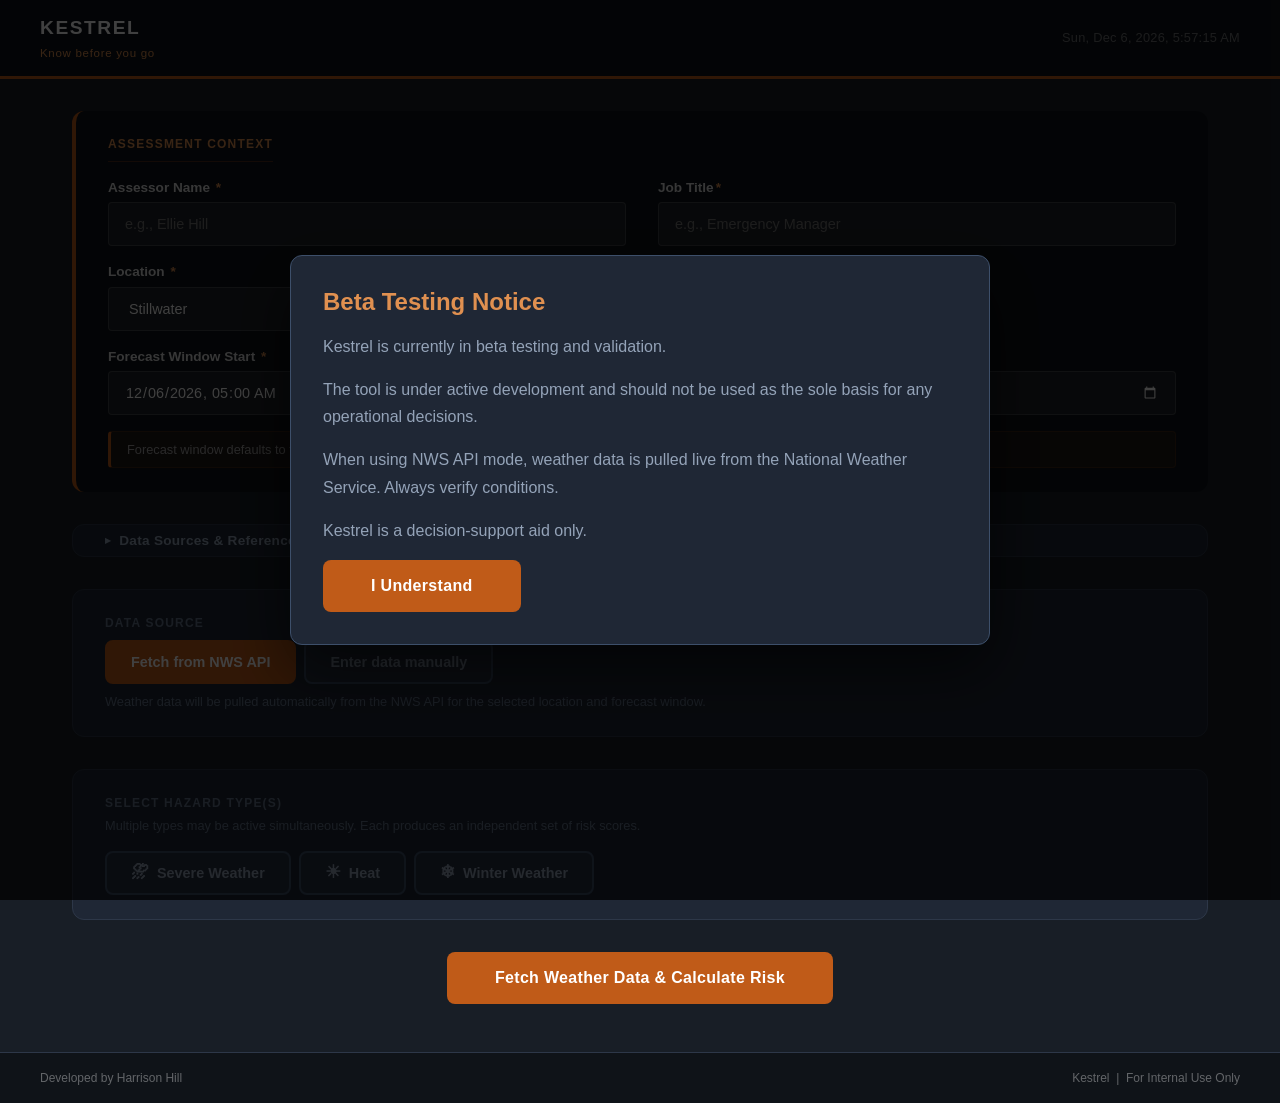
==== commit 760a1e3d: "style: update some language on page" ====
--- a/index.html
+++ b/index.html
@@ -34,12 +34,12 @@
 
             <div class="field-group">
               <label for="assessor-name" class="field-label">Assessor Name <span class="required" aria-label="required">*</span></label>
-              <input type="text" id="assessor-name" name="assessor-name" placeholder="Your full name" required aria-required="true" />
-            </div>
-
-            <div class="field-group">
-              <label for="assessor-title" class="field-label">Job Title / Role <span class="required" aria-label="required">*</span></label>
-              <input type="text" id="assessor-title" name="assessor-title" placeholder="e.g., Emergency Manager, Operations Director" required aria-required="true" />
+              <input type="text" id="assessor-name" name="assessor-name" placeholder="e.g., Ellie Hill" required aria-required="true" />
+            </div>
+
+            <div class="field-group">
+              <label for="assessor-title" class="field-label">Job Title<span class="required" aria-label="required">*</span></label>
+              <input type="text" id="assessor-title" name="assessor-title" placeholder="e.g., Emergency Manager" required aria-required="true" />
             </div>
 
             <div class="field-group">
@@ -69,7 +69,7 @@
 
             <div class="field-group field-group--wide">
               <div class="forecast-window-hint" role="note">
-                <span>Defaulting to the next 12 hours from now. <strong>Update the forecast window if assessing a different time period.</strong></span>
+                <span>Forecast window defaults to the next 12 hours from now. <strong>Update the forecast window if assessing a different time period.</strong></span>
               </div>
             </div>
 
@@ -252,7 +252,7 @@
               <label class="toggle-option"><input type="radio" name="heat-source" value="wbgt" id="heat-source-wbgt" checked /> Use WBGT</label>
               <label class="toggle-option"><input type="radio" name="heat-source" value="hi"   id="heat-source-hi" /> Use Heat Index</label>
             </div>
-            <span class="field-hint">WBGT is preferred when available — it accounts for humidity, wind, and solar radiation.</span>
+            <span class="field-hint">WBGT is preferred when available.</span>
           </div>
 
           <div class="inputs-grid">
@@ -380,7 +380,7 @@
       <div id="results-content"></div>
 
       <p class="disclaimer">
-        <strong>Decision Support Only.</strong> This tool provides structured risk scores to inform human judgment. Scores do not constitute an official policy, emergency directive, or operational order. Final authority for all operational decisions rests with authorized leadership. Forecasts are subject to change — reassess as conditions evolve.
+        <strong>Decision Support Only.</strong> This tool provides structured risk scores to inform human judgment. Scores do not constitute an emergency directive, or operational order. Forecasts are subject to change. Reassess as conditions evolve.
       </p>
 
       <div class="results-actions">
@@ -403,8 +403,8 @@
       <h2 id="beta-modal-title">Beta Testing Notice</h2>
       <p>Kestrel is currently in beta testing and validation.</p>
       <p>The tool is under active development and should not be used as the sole basis for any operational decisions.</p>
-      <p>When using NWS API mode, weather data is pulled live from the National Weather Service. Always verify conditions with official NWS products and your agency's established protocols.</p>
-      <p>Kestrel is a decision-support aid only and does not constitute an official directive, policy determination, or operational order.</p>
+      <p>When using NWS API mode, weather data is pulled live from the National Weather Service. Always verify conditions. </p>
+      <p>Kestrel is a decision-support aid only.</p>
       <button type="button" id="beta-modal-close" class="calculate-btn">I Understand</button>
     </div>
   </div>
--- a/styles.css
+++ b/styles.css
@@ -291,7 +291,7 @@
 }
 .context-grid {
   display: grid;
-  grid-template-columns: repeat(2, 1fr);
+  grid-template-columns: repeat(2, minmax(0, 1fr));
   gap: var(--space-md) var(--space-xl);
 }
 .field-group--wide { grid-column: 1 / -1; }
@@ -316,7 +316,7 @@
 .assessment-context .optional { color: rgba(255,255,255,0.35); }
 
 @media (max-width: 600px) {
-  .context-grid { grid-template-columns: 1fr; }
+  .context-grid { grid-template-columns: minmax(0, 1fr); }
   .field-group--wide { grid-column: 1; }
   .assessment-context { padding: var(--space-md); }
 }
@@ -396,11 +396,11 @@
 .mode-badge { display: inline-block; margin-right: var(--space-xs); }
 .inputs-grid {
   display: grid;
-  grid-template-columns: repeat(2, 1fr);
+  grid-template-columns: repeat(2, minmax(0, 1fr));
   gap: var(--space-md) var(--space-xl);
 }
 @media (max-width: 600px) {
-  .inputs-grid { grid-template-columns: 1fr; }
+  .inputs-grid { grid-template-columns: minmax(0, 1fr); }
   .hazard-inputs { padding: var(--space-md); }
 }
 .heat-source-toggle { margin-bottom: var(--space-md); }
@@ -685,8 +685,6 @@
   position: relative;
 }
 .score-card:last-child { border-right: none; }
-.score-card--subdued { opacity: 0.6; background: rgba(0,0,0,0.15); }
-.score-card--subdued .score-number { color: var(--text-hint); }
 
 .score-card-category {
   font-size: 0.72rem;
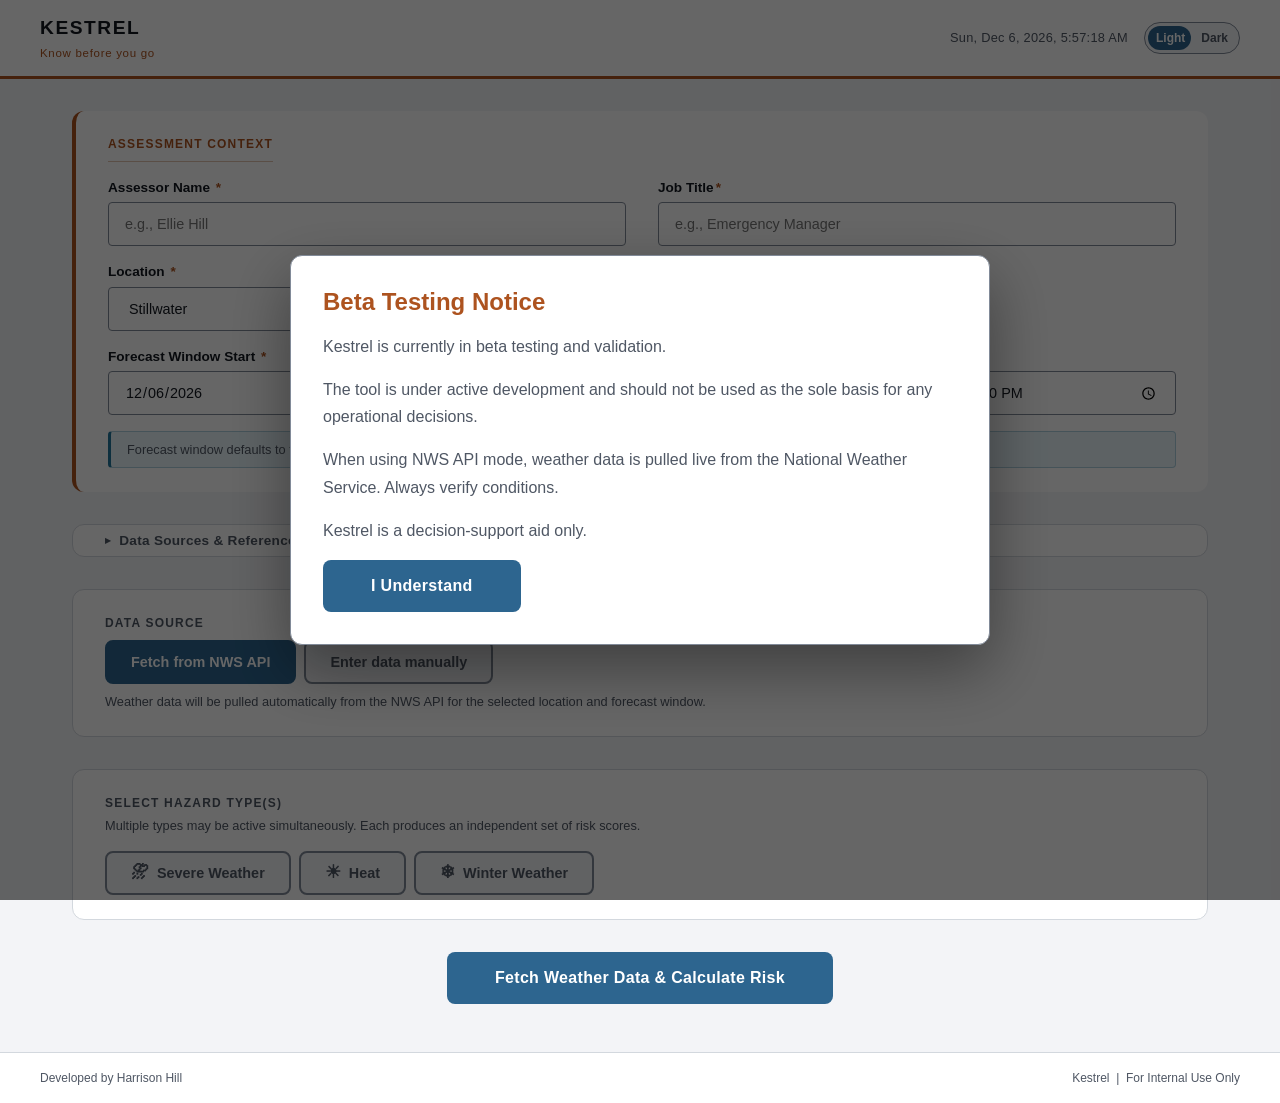
==== commit ad65ca85: "feat: add option for custom location" ====
--- a/index.html
+++ b/index.html
@@ -17,7 +17,14 @@
         <span class="header-app">KESTREL</span>
         <span class="header-tagline">Know before you go</span>
       </div>
-      <div class="header-clock" id="live-clock" aria-live="off" aria-label="Current date and time"></div>
+      <div class="header-right">
+        <div class="header-clock" id="live-clock" aria-live="off" aria-label="Current date and time"></div>
+        <button type="button" id="theme-toggle" class="theme-toggle" role="switch" aria-checked="false" aria-label="Dark mode">
+          <span class="theme-toggle-thumb" aria-hidden="true"></span>
+          <span class="theme-toggle-option theme-toggle-option--light" aria-hidden="true">Light</span>
+          <span class="theme-toggle-option theme-toggle-option--dark" aria-hidden="true">Dark</span>
+        </button>
+      </div>
     </div>
   </header>
 
@@ -45,11 +52,13 @@
             <div class="field-group">
               <label for="location" class="field-label">Location <span class="required" aria-label="required">*</span></label>
               <select id="location" name="location" required aria-required="true">
-                <option value="okc">Oklahoma City</option>
                 <option value="stillwater" selected>Stillwater</option>
+                <option value="lakecarlblackwell">Lake Carl Blackwell</option>
                 <option value="tulsa">Tulsa</option>
                 <option value="tahlequah">Tahlequah</option>
                 <option value="okmulgee">Okmulgee</option>
+                <option value="okc">Oklahoma City</option>
+                <option value="custom">Custom coordinates…</option>
               </select>
             </div>
 
@@ -57,14 +66,28 @@
               <!-- spacer to keep grid aligned -->
             </div>
 
-            <div class="field-group">
-              <label for="forecast-start" class="field-label">Forecast Window Start <span class="required" aria-label="required">*</span></label>
-              <input type="datetime-local" id="forecast-start" name="forecast-start" required aria-required="true" />
-            </div>
-
-            <div class="field-group">
-              <label for="forecast-end" class="field-label">Forecast Window End <span class="required" aria-label="required">*</span></label>
-              <input type="datetime-local" id="forecast-end" name="forecast-end" required aria-required="true" />
+            <div class="field-group field-group--wide" id="custom-location-group" hidden>
+              <span class="field-label" id="custom-location-label">Custom Coordinates <span class="required" aria-label="required">*</span></span>
+              <div class="coord-split" role="group" aria-labelledby="custom-location-label">
+                <input type="number" id="custom-lat" name="custom-lat" step="any" min="-90" max="90" placeholder="Latitude" aria-label="Custom location latitude" />
+                <input type="number" id="custom-lon" name="custom-lon" step="any" min="-180" max="180" placeholder="Longitude" aria-label="Custom location longitude" />
+              </div>
+            </div>
+
+            <div class="field-group">
+              <span class="field-label" id="forecast-start-label">Forecast Window Start <span class="required" aria-label="required">*</span></span>
+              <div class="datetime-split" role="group" aria-labelledby="forecast-start-label">
+                <input type="date" id="forecast-start-date" name="forecast-start-date" required aria-required="true" aria-label="Forecast window start date" />
+                <input type="time" id="forecast-start-time" name="forecast-start-time" required aria-required="true" aria-label="Forecast window start time" />
+              </div>
+            </div>
+
+            <div class="field-group">
+              <span class="field-label" id="forecast-end-label">Forecast Window End <span class="required" aria-label="required">*</span></span>
+              <div class="datetime-split" role="group" aria-labelledby="forecast-end-label">
+                <input type="date" id="forecast-end-date" name="forecast-end-date" required aria-required="true" aria-label="Forecast window end date" />
+                <input type="time" id="forecast-end-time" name="forecast-end-time" required aria-required="true" aria-label="Forecast window end time" />
+              </div>
             </div>
 
             <div class="field-group field-group--wide">
--- a/styles.css
+++ b/styles.css
@@ -4,49 +4,27 @@
 
 /* ─── DESIGN TOKENS ──────────────────────────────────────── */
 :root {
-  /* Brand — kestrel rust */
-  --accent:         #C05B18;
-  --accent-dark:    #9F4A13;
-  --accent-soft:    #E09050;
-
-  /* Backgrounds */
-  --bg-page:        #181E26;
-  --bg-card:        #1F2735;
-  --bg-surface:     #273040;
-  --bg-context:     #0F1318;
-  --ink:            #0F1318;
-
-  /* Risk levels — score elements only */
-  --risk-green:     #4ADE80;
-  --risk-green-bg:  #0D2218;
-  --risk-yellow:    #FBBF24;
-  --risk-yellow-bg: #1F1A07;
-  --risk-amber:     #F97316;
-  --risk-amber-bg:  #1F1108;
-  --risk-red:       #F87171;
-  --risk-red-bg:    #1F0C0C;
-
-  /* Text */
-  --text-primary:   #E2E8F0;
-  --text-secondary: #94A3B8;
-  --text-hint:      #64748B;
-  --text-on-dark:   #FFFFFF;
-
-  /* Borders */
-  --border-light:   #2D3748;
-  --border-medium:  #3D4F6A;
-
-  /* Hazard mode accents (subtle, for labels/borders only) */
-  --severe-color:   #60A5FA;
-  --severe-bg:      #0F1E35;
-  --heat-color:     #C05B18;
-  --heat-bg:        #1F1208;
-  --winter-color:   #7DD3FC;
-  --winter-bg:      #0B1E30;
-
-  /* UI */
-  --focus-ring:     #C05B18;
-  --error-color:    #F87171;
+  --k-bg: #F3F4F7;
+  --k-surface: #FFFFFF;
+  --k-border: #D3D8DE;
+  --k-border-strong: #818A98;
+  --k-text: #131820;
+  --k-text-secondary: #4F5764;
+  --k-primary: #2D658F;
+  --k-primary-text: #FFFFFF;
+  --k-primary-link: #224F72;
+  --k-accent: #AD531F;
+  --k-accent-text: #FFFFFF;
+  --k-success-bg: #EEF7F1;
+  --k-success-text: #235234;
+  --k-warning-bg: #FBF4E4;
+  --k-warning-text: #8B610E;
+  --k-danger-bg: #FAF0EF;
+  --k-danger-text: #7A261F;
+  --k-info-bg: #E9F6FB;
+  --k-info-text: #21759C;
+
+  color-scheme: light;
 
   /* Spacing */
   --space-xs:  4px;
@@ -66,22 +44,47 @@
   --font-mono: "SF Mono", "Fira Code", Consolas, monospace;
 }
 
+[data-theme="dark"] {
+  --k-bg: #0D1117;
+  --k-surface: #1D232B;
+  --k-border: #3B434E;
+  --k-border-strong: #89929F;
+  --k-text: #F3F4F7;
+  --k-text-secondary: #B5BBC5;
+  --k-primary: #639AC5;
+  --k-primary-text: #0D1117;
+  --k-primary-link: #8EB7D7;
+  --k-accent: #D57F4D;
+  --k-accent-text: #0D1117;
+  --k-success-bg: #131820;
+  --k-success-text: #48A86B;
+  --k-warning-bg: #131820;
+  --k-warning-text: #C98F1D;
+  --k-danger-bg: #131820;
+  --k-danger-text: #D2574B;
+  --k-info-bg: #131820;
+  --k-info-text: #2E8CB8;
+
+  color-scheme: dark;
+}
+
 /* ─── RESET ──────────────────────────────────────────────── */
 *, *::before, *::after { box-sizing: border-box; margin: 0; padding: 0; }
 html { font-size: 16px; scroll-behavior: smooth; }
 body {
   font-family: var(--font-ui);
-  background: var(--bg-page);
-  color: var(--text-primary);
+  background: var(--k-bg);
+  color: var(--k-text);
   line-height: 1.5;
   min-height: 100vh;
   display: flex;
   flex-direction: column;
+  transition: background-color 0.15s ease, color 0.15s ease;
 }
 img, svg { display: block; max-width: 100%; }
 button { cursor: pointer; font-family: inherit; }
-a { color: var(--accent-soft); text-decoration: underline; }
-a:hover { color: var(--accent-soft); opacity: 0.8; }
+a { color: var(--k-primary-link); text-decoration: underline; }
+a:hover { opacity: 0.8; }
 ul { list-style: none; }
 fieldset { border: none; }
 legend { display: contents; }
@@ -92,8 +95,8 @@
   left: -9999px;
   top: var(--space-md);
   z-index: 9999;
-  background: var(--accent);
-  color: var(--text-on-dark);
+  background: var(--k-primary);
+  color: var(--k-primary-text);
   padding: var(--space-sm) var(--space-md);
   border-radius: var(--radius-sm);
   font-weight: 600;
@@ -103,7 +106,7 @@
 
 /* ─── FOCUS STYLES ────────────────────────────────────────── */
 :focus-visible {
-  outline: 3px solid var(--focus-ring);
+  outline: 3px solid var(--k-border-strong);
   outline-offset: 2px;
 }
 :focus:not(:focus-visible) { outline: none; }
@@ -116,7 +119,7 @@
   display: none;
   align-items: center;
   justify-content: center;
-  background: rgba(0, 0, 0, 0.75);
+  background: rgba(0, 0, 0, 0.6);
   padding: 1.5rem;
 }
 .beta-modal[hidden]       { display: none; }
@@ -126,15 +129,15 @@
   width: min(700px, 100%);
   max-height: 90vh;
   overflow-y: auto;
-  background: var(--bg-card);
-  border: 1px solid var(--border-medium);
+  background: var(--k-surface);
+  border: 1px solid var(--k-border-strong);
   border-radius: 12px;
   padding: 2rem;
-  box-shadow: 0 24px 64px rgba(0, 0, 0, 0.6);
+  box-shadow: 0 24px 64px rgba(0, 0, 0, 0.4);
 }
 .beta-modal__content h2 {
   margin: 0 0 1rem;
-  color: var(--accent-soft);
+  color: var(--k-accent);
   font-size: 1.5rem;
   line-height: 1.2;
 }
@@ -142,7 +145,7 @@
   margin: 0 0 1rem;
   line-height: 1.7;
   font-size: 1rem;
-  color: var(--text-secondary);
+  color: var(--k-text-secondary);
 }
 body.modal-open { overflow: hidden; }
 
@@ -151,8 +154,8 @@
   position: sticky;
   top: 0;
   z-index: 100;
-  background: var(--ink);
-  border-bottom: 3px solid var(--accent);
+  background: var(--k-surface);
+  border-bottom: 3px solid var(--k-accent);
   padding: 14px var(--space-xl);
 }
 .header-inner {
@@ -167,22 +170,71 @@
 .header-app {
   font-size: 1.2rem;
   font-weight: 800;
-  color: var(--text-on-dark);
+  color: var(--k-text);
   letter-spacing: 0.08em;
 }
 .header-tagline {
   font-size: 0.72rem;
   font-weight: 500;
   letter-spacing: 0.06em;
-  color: var(--accent-soft);
+  color: var(--k-accent);
+}
+.header-right {
+  display: flex;
+  align-items: center;
+  gap: var(--space-md);
 }
 .header-clock {
   font-size: 0.8rem;
-  color: rgba(255,255,255,0.4);
+  color: var(--k-text-secondary);
   font-variant-numeric: tabular-nums;
   letter-spacing: 0.02em;
   white-space: nowrap;
 }
+.theme-toggle {
+  position: relative;
+  display: inline-flex;
+  align-items: center;
+  flex-shrink: 0;
+  height: 32px;
+  padding: 3px;
+  border-radius: 999px;
+  border: 1.5px solid var(--k-border-strong);
+  background: var(--k-bg);
+  transition: border-color 0.15s ease;
+}
+.theme-toggle:hover { border-color: var(--k-primary); }
+.theme-toggle-thumb {
+  position: absolute;
+  top: 3px;
+  bottom: 3px;
+  left: 3px;
+  width: calc(50% - 4px);
+  border-radius: 999px;
+  background: var(--k-primary);
+  transition: left 0.2s ease;
+  z-index: 0;
+}
+.theme-toggle[aria-checked="true"] .theme-toggle-thumb { left: calc(50% + 1px); }
+.theme-toggle-option {
+  position: relative;
+  z-index: 1;
+  display: flex;
+  align-items: center;
+  justify-content: center;
+  gap: 4px;
+  flex: 1;
+  padding: 0 var(--space-sm);
+  font-size: 0.75rem;
+  font-weight: 700;
+  white-space: nowrap;
+  color: var(--k-text-secondary);
+  transition: color 0.2s ease;
+}
+.theme-toggle[aria-checked="false"] .theme-toggle-option--light,
+.theme-toggle[aria-checked="true"]  .theme-toggle-option--dark {
+  color: var(--k-primary-text);
+}
 @media (max-width: 767px) {
   .header-clock { display: none; }
   .site-header { padding: var(--space-sm) var(--space-md); }
@@ -190,8 +242,8 @@
 
 /* ─── DATA SOURCES PANEL ──────────────────────────────────── */
 .data-sources-wrapper {
-  background: var(--bg-card);
-  border: 1px solid var(--border-light);
+  background: var(--k-surface);
+  border: 1px solid var(--k-border);
   border-radius: var(--radius-lg);
   overflow: hidden;
 }
@@ -205,11 +257,11 @@
   border: none;
   font-size: 0.85rem;
   font-weight: 600;
-  color: var(--text-secondary);
+  color: var(--k-text-secondary);
   text-align: left;
   letter-spacing: 0.02em;
 }
-.data-sources-toggle:hover { color: var(--text-primary); background: var(--bg-surface); }
+.data-sources-toggle:hover { color: var(--k-text); background: var(--k-bg); }
 .toggle-icon {
   display: inline-block;
   transition: transform 0.2s ease;
@@ -219,7 +271,7 @@
 .data-sources-toggle[aria-expanded="true"] .toggle-icon { transform: rotate(90deg); }
 .data-sources-panel {
   padding: var(--space-md) var(--space-xl) var(--space-lg);
-  border-top: 1px solid var(--border-light);
+  border-top: 1px solid var(--k-border);
 }
 .data-sources-grid {
   max-width: 1200px;
@@ -233,7 +285,7 @@
   font-weight: 700;
   letter-spacing: 0.08em;
   text-transform: uppercase;
-  color: var(--text-hint);
+  color: var(--k-text-secondary);
   margin-bottom: var(--space-sm);
 }
 .source-group li { margin-bottom: var(--space-xs); }
@@ -260,10 +312,10 @@
   font-weight: 700;
   letter-spacing: 0.1em;
   text-transform: uppercase;
-  color: var(--text-hint);
+  color: var(--k-text-secondary);
   margin-bottom: var(--space-md);
   padding-bottom: var(--space-sm);
-  border-bottom: 1px solid var(--border-light);
+  border-bottom: 1px solid var(--k-border);
 }
 .legend-note {
   display: block;
@@ -271,23 +323,23 @@
   font-weight: 400;
   letter-spacing: 0.02em;
   text-transform: none;
-  color: var(--text-hint);
+  color: var(--k-text-secondary);
   margin-top: 2px;
 }
-.section-legend--severe { color: var(--severe-color); border-bottom-color: var(--severe-color); }
-.section-legend--heat   { color: var(--heat-color);   border-bottom-color: var(--heat-color); }
-.section-legend--winter { color: var(--winter-color); border-bottom-color: var(--winter-color); }
+.section-legend--severe { color: var(--k-primary);    border-bottom-color: var(--k-primary); }
+.section-legend--heat   { color: var(--k-accent);     border-bottom-color: var(--k-accent); }
+.section-legend--winter { color: var(--k-info-text);  border-bottom-color: var(--k-info-text); }
 
 /* ─── ASSESSMENT CONTEXT ──────────────────────────────────── */
 .assessment-context {
-  background: var(--bg-context);
+  background: var(--k-surface);
   border-radius: var(--radius-lg);
   padding: var(--space-lg) var(--space-xl);
-  border-left: 4px solid var(--accent);
+  border-left: 4px solid var(--k-accent);
 }
 .assessment-context .section-legend {
-  color: var(--accent-soft);
-  border-bottom-color: rgba(192,91,24,0.35);
+  color: var(--k-accent);
+  border-bottom-color: color-mix(in srgb, var(--k-accent) 35%, transparent);
 }
 .context-grid {
   display: grid;
@@ -296,25 +348,6 @@
 }
 .field-group--wide { grid-column: 1 / -1; }
 
-.assessment-context .field-label { color: rgba(255,255,255,0.85); }
-.assessment-context .field-hint  { color: rgba(255,255,255,0.45); }
-.assessment-context select,
-.assessment-context input[type="text"],
-.assessment-context input[type="datetime-local"] {
-  background: rgba(255,255,255,0.07);
-  border-color: rgba(255,255,255,0.15);
-  color: var(--text-on-dark);
-  color-scheme: dark;
-}
-.assessment-context select:focus,
-.assessment-context input:focus {
-  border-color: var(--accent);
-  background: rgba(255,255,255,0.1);
-}
-.assessment-context select option { background: #1F2735; color: #fff; }
-.assessment-context .required { color: var(--accent-soft); }
-.assessment-context .optional { color: rgba(255,255,255,0.35); }
-
 @media (max-width: 600px) {
   .context-grid { grid-template-columns: minmax(0, 1fr); }
   .field-group--wide { grid-column: 1; }
@@ -323,22 +356,22 @@
 
 /* ─── HAZARD MODE SELECTOR ────────────────────────────────── */
 .hazard-mode-section {
-  background: var(--bg-card);
+  background: var(--k-surface);
   border-radius: var(--radius-lg);
   padding: var(--space-lg) var(--space-xl);
-  border: 1px solid var(--border-light);
+  border: 1px solid var(--k-border);
 }
 .hazard-mode-label {
   font-size: 0.75rem;
   font-weight: 700;
   letter-spacing: 0.1em;
   text-transform: uppercase;
-  color: var(--text-hint);
+  color: var(--k-text-secondary);
   margin-bottom: var(--space-xs);
 }
 .hazard-mode-hint {
   font-size: 0.8rem;
-  color: var(--text-hint);
+  color: var(--k-text-secondary);
   margin-bottom: var(--space-md);
 }
 .hazard-tabs {
@@ -352,23 +385,23 @@
   gap: var(--space-sm);
   padding: var(--space-sm) var(--space-lg);
   border-radius: var(--radius-md);
-  border: 2px solid var(--border-medium);
-  background: var(--bg-surface);
+  border: 2px solid var(--k-border-strong);
+  background: var(--k-bg);
   font-size: 0.9rem;
   font-weight: 600;
-  color: var(--text-secondary);
+  color: var(--k-text-secondary);
   transition: all 0.15s ease;
   min-height: 44px;
 }
-.hazard-tab:hover { border-color: var(--accent); color: var(--text-primary); }
-/* All three modes use the same amber accent when active */
+.hazard-tab:hover { border-color: var(--k-primary); color: var(--k-text); }
+/* All three modes use the same primary color when active */
 .hazard-tab[aria-pressed="true"],
 .hazard-tab[data-mode="severe"][aria-pressed="true"],
 .hazard-tab[data-mode="heat"][aria-pressed="true"],
 .hazard-tab[data-mode="winter"][aria-pressed="true"] {
-  background: var(--accent);
-  border-color: var(--accent);
-  color: var(--text-on-dark);
+  background: var(--k-primary);
+  border-color: var(--k-primary);
+  color: var(--k-primary-text);
 }
 .tab-icon { font-size: 1.1rem; }
 @media (max-width: 480px) {
@@ -378,15 +411,15 @@
 
 /* ─── HAZARD INPUT SECTIONS ───────────────────────────────── */
 .hazard-inputs {
-  background: var(--bg-card);
+  background: var(--k-surface);
   border-radius: var(--radius-lg);
   padding: var(--space-lg) var(--space-xl);
-  border: 1px solid var(--border-light);
+  border: 1px solid var(--k-border);
   animation: slide-in 0.2s ease;
 }
-.hazard-inputs--severe { border-top: 3px solid var(--severe-color); }
-.hazard-inputs--heat   { border-top: 3px solid var(--heat-color); }
-.hazard-inputs--winter { border-top: 3px solid var(--winter-color); }
+.hazard-inputs--severe { border-top: 3px solid var(--k-primary); }
+.hazard-inputs--heat   { border-top: 3px solid var(--k-accent); }
+.hazard-inputs--winter { border-top: 3px solid var(--k-info-text); }
 
 @keyframes slide-in {
   from { opacity: 0; transform: translateY(-6px); }
@@ -406,42 +439,100 @@
 .heat-source-toggle { margin-bottom: var(--space-md); }
 
 /* ─── FORM FIELD COMPONENTS ───────────────────────────────── */
+/* An author-stylesheet `display` always beats the UA [hidden]{display:none}
+   default regardless of specificity, so field-group's own display:flex
+   would otherwise defeat the `hidden` attribute toggled from JS. */
 .field-group { display: flex; flex-direction: column; gap: var(--space-xs); }
+.field-group[hidden] { display: none; }
 .field-label {
   font-size: 0.85rem;
   font-weight: 600;
-  color: var(--text-primary);
-}
-.required { color: var(--accent-soft); margin-left: 2px; }
-.optional  { font-weight: 400; font-size: 0.8em; color: var(--text-hint); }
-.field-hint { font-size: 0.775rem; color: var(--text-hint); line-height: 1.4; }
+  color: var(--k-text);
+}
+.required { color: var(--k-accent); margin-left: 2px; }
+.optional  { font-weight: 400; font-size: 0.8em; color: var(--k-text-secondary); }
+.field-hint { font-size: 0.775rem; color: var(--k-text-secondary); line-height: 1.4; }
 
 select,
 input[type="text"],
+input[type="number"],
 input[type="date"],
+input[type="time"],
 input[type="datetime-local"] {
   width: 100%;
   padding: var(--space-sm) var(--space-md);
-  border: 1.5px solid var(--border-medium);
+  border: 1.5px solid var(--k-border-strong);
   border-radius: var(--radius-sm);
   font-family: var(--font-ui);
   font-size: 0.9rem;
-  color: var(--text-primary);
-  background: var(--bg-surface);
-  color-scheme: dark;
+  color: var(--k-text);
+  background: var(--k-surface);
   transition: border-color 0.15s ease;
   min-height: 44px;
   appearance: auto;
 }
-select option { background: var(--bg-card); color: var(--text-primary); }
+
+/* iOS Safari's native (-webkit-appearance:auto) chrome for these controls
+   can paint past the element's own box regardless of width/max-width/
+   overflow — turning off native appearance stops it from substituting that
+   oversized chrome; tapping still opens the native date/time picker. */
+input[type="date"],
+input[type="time"],
+input[type="datetime-local"] {
+  min-width: 0;
+  max-width: 100%;
+  overflow: hidden;
+  -webkit-appearance: none;
+  appearance: none;
+}
+@media (max-width: 480px) {
+  input[type="date"],
+  input[type="time"],
+  input[type="datetime-local"] {
+    padding-left: var(--space-sm);
+    padding-right: var(--space-sm);
+    font-size: 0.8rem;
+  }
+}
+
+/* Date + time as two independent inputs. Side by side on wider screens;
+   each still needs to stay above iOS's non-negotiable minimum control
+   width, which a 50/50 split on a narrow phone screen doesn't leave room
+   for — so on mobile they stack full-width instead of sharing a row. */
+.datetime-split {
+  display: flex;
+  gap: var(--space-sm);
+}
+.datetime-split input[type="date"]  { flex: 1.2; min-width: 0; }
+.datetime-split input[type="time"]  { flex: 1;   min-width: 0; }
+
+@media (max-width: 600px) {
+  .datetime-split { flex-direction: column; }
+  .datetime-split input[type="date"],
+  .datetime-split input[type="time"] { flex: none; width: 100%; }
+}
+
+/* Latitude + longitude as two independent inputs, same split pattern as datetime-split. */
+.coord-split {
+  display: flex;
+  gap: var(--space-sm);
+}
+.coord-split input[type="number"] { flex: 1; min-width: 0; }
+
+@media (max-width: 600px) {
+  .coord-split { flex-direction: column; }
+  .coord-split input[type="number"] { flex: none; width: 100%; }
+}
+
+select option { background: var(--k-surface); color: var(--k-text); }
 select:focus,
 input:focus {
-  border-color: var(--accent);
+  border-color: var(--k-primary);
   outline: none;
-  box-shadow: 0 0 0 3px rgba(192,91,24,0.2);
+  box-shadow: 0 0 0 3px color-mix(in srgb, var(--k-primary) 25%, transparent);
 }
 select:disabled,
-input:disabled { opacity: 0.35; cursor: not-allowed; }
+input:disabled { opacity: 0.5; cursor: not-allowed; }
 
 /* Toggle groups (yes/no radios) */
 .toggle-group {
@@ -455,10 +546,10 @@
   font-size: 0.875rem;
   padding: var(--space-xs) var(--space-md);
   border-radius: var(--radius-sm);
-  border: 1.5px solid var(--border-medium);
+  border: 1.5px solid var(--k-border-strong);
   cursor: pointer;
-  background: var(--bg-surface);
-  color: var(--text-secondary);
+  background: var(--k-bg);
+  color: var(--k-text-secondary);
   transition: all 0.15s ease;
   min-height: 44px;
   min-width: 60px;
@@ -466,9 +557,9 @@
   font-weight: 500;
 }
 .toggle-option:has(input:checked) {
-  background: var(--accent);
-  border-color: var(--accent);
-  color: var(--text-on-dark);
+  background: var(--k-primary);
+  border-color: var(--k-primary);
+  color: var(--k-primary-text);
 }
 .toggle-option input[type="radio"] {
   position: absolute;
@@ -479,17 +570,17 @@
 
 /* ─── INPUT MODE TOGGLE ───────────────────────────────────── */
 .input-mode-section {
-  background: var(--bg-card);
+  background: var(--k-surface);
   border-radius: var(--radius-lg);
   padding: var(--space-lg) var(--space-xl);
-  border: 1px solid var(--border-light);
+  border: 1px solid var(--k-border);
 }
 .input-mode-label {
   font-size: 0.75rem;
   font-weight: 700;
   letter-spacing: 0.1em;
   text-transform: uppercase;
-  color: var(--text-hint);
+  color: var(--k-text-secondary);
   margin-bottom: var(--space-sm);
 }
 .input-mode-tabs {
@@ -504,23 +595,23 @@
   gap: var(--space-sm);
   padding: var(--space-sm) var(--space-lg);
   border-radius: var(--radius-md);
-  border: 2px solid var(--border-medium);
-  background: var(--bg-surface);
+  border: 2px solid var(--k-border-strong);
+  background: var(--k-bg);
   font-size: 0.9rem;
   font-weight: 600;
-  color: var(--text-secondary);
+  color: var(--k-text-secondary);
   transition: all 0.15s ease;
   min-height: 44px;
 }
-.input-mode-tab:hover { border-color: var(--accent); color: var(--text-primary); }
+.input-mode-tab:hover { border-color: var(--k-primary); color: var(--k-text); }
 .input-mode-tab--active {
-  background: var(--accent);
-  border-color: var(--accent);
-  color: var(--text-on-dark);
+  background: var(--k-primary);
+  border-color: var(--k-primary);
+  color: var(--k-primary-text);
 }
 .input-mode-hint {
   font-size: 0.8rem;
-  color: var(--text-hint);
+  color: var(--k-text-secondary);
   margin: 0;
   line-height: 1.5;
 }
@@ -534,16 +625,16 @@
   display: flex;
   align-items: flex-start;
   gap: var(--space-sm);
-  background: rgba(192,91,24,0.08);
-  border: 1px solid rgba(192,91,24,0.2);
-  border-left: 3px solid var(--accent);
+  background: var(--k-info-bg);
+  border: 1px solid color-mix(in srgb, var(--k-info-text) 30%, transparent);
+  border-left: 3px solid var(--k-info-text);
   border-radius: var(--radius-sm);
   padding: var(--space-sm) var(--space-md);
   font-size: 0.8rem;
-  color: rgba(255,255,255,0.6);
+  color: var(--k-text-secondary);
   line-height: 1.5;
 }
-.forecast-window-hint strong { color: rgba(255,255,255,0.85); }
+.forecast-window-hint strong { color: var(--k-text); }
 
 /* ─── CALCULATE BUTTON ────────────────────────────────────── */
 .calculate-wrapper {
@@ -553,10 +644,10 @@
   gap: var(--space-md);
 }
 .calc-error {
-  background: rgba(248,113,113,0.1);
-  border: 1px solid var(--error-color);
-  border-left: 4px solid var(--error-color);
-  color: var(--error-color);
+  background: var(--k-danger-bg);
+  border: 1px solid var(--k-danger-text);
+  border-left: 4px solid var(--k-danger-text);
+  color: var(--k-danger-text);
   padding: var(--space-sm) var(--space-md);
   border-radius: var(--radius-sm);
   font-size: 0.875rem;
@@ -565,8 +656,8 @@
   max-width: 640px;
 }
 .calculate-btn {
-  background: var(--accent);
-  color: var(--text-on-dark);
+  background: var(--k-primary);
+  color: var(--k-primary-text);
   border: none;
   border-radius: var(--radius-md);
   padding: var(--space-md) var(--space-2xl);
@@ -576,7 +667,7 @@
   min-height: 52px;
   transition: background 0.15s ease, transform 0.1s ease;
 }
-.calculate-btn:hover  { background: var(--accent-dark); }
+.calculate-btn:hover  { background: color-mix(in srgb, var(--k-primary) 85%, black); }
 .calculate-btn:active { transform: scale(0.99); }
 .calculate-btn:disabled { opacity: 0.65; cursor: not-allowed; transform: none; }
 @media (max-width: 600px) {
@@ -595,11 +686,11 @@
 
 /* Results header */
 .results-header {
-  background: var(--ink);
-  color: var(--text-on-dark);
+  background: var(--k-surface);
+  color: var(--k-text);
   border-radius: var(--radius-lg) var(--radius-lg) 0 0;
   padding: var(--space-lg) var(--space-xl);
-  border-bottom: 3px solid var(--accent);
+  border-bottom: 3px solid var(--k-accent);
 }
 .results-header-top {
   display: flex;
@@ -611,12 +702,12 @@
 .results-title {
   font-size: 1.1rem;
   font-weight: 700;
-  color: var(--text-on-dark);
+  color: var(--k-text);
   margin-bottom: var(--space-xs);
 }
 .results-meta {
   font-size: 0.8rem;
-  color: rgba(255,255,255,0.55);
+  color: var(--k-text-secondary);
   line-height: 1.6;
 }
 
@@ -632,29 +723,29 @@
   letter-spacing: 0.04em;
   white-space: nowrap;
 }
-.data-source-badge--api    { background: rgba(96,165,250,0.15); color: var(--severe-color); }
-.data-source-badge--manual { background: rgba(251,191,36,0.15); color: var(--risk-yellow); }
+.data-source-badge--api    { background: var(--k-info-bg);    color: var(--k-info-text); }
+.data-source-badge--manual { background: var(--k-warning-bg); color: var(--k-warning-text); }
 
 /* Low confidence warning */
 .confidence-warning {
   display: flex;
   align-items: flex-start;
   gap: var(--space-sm);
-  background: rgba(251,191,36,0.08);
-  border: 1px solid rgba(251,191,36,0.25);
-  border-left: 4px solid var(--risk-yellow);
+  background: var(--k-warning-bg);
+  border: 1px solid color-mix(in srgb, var(--k-warning-text) 35%, transparent);
+  border-left: 4px solid var(--k-warning-text);
   border-radius: var(--radius-sm);
   padding: var(--space-sm) var(--space-md);
   margin-top: var(--space-md);
   font-size: 0.85rem;
-  color: var(--text-secondary);
-}
-.confidence-warning strong { font-weight: 700; color: var(--risk-yellow); }
+  color: var(--k-text-secondary);
+}
+.confidence-warning strong { font-weight: 700; color: var(--k-warning-text); }
 
 /* Mode result blocks */
 .mode-results-block {
-  background: var(--bg-card);
-  border: 1px solid var(--border-light);
+  background: var(--k-surface);
+  border: 1px solid var(--k-border);
   border-top: none;
 }
 .mode-results-block:last-of-type { border-radius: 0 0 var(--radius-lg) var(--radius-lg); }
@@ -667,11 +758,11 @@
   font-weight: 700;
   letter-spacing: 0.1em;
   text-transform: uppercase;
-  border-bottom: 1px solid var(--border-light);
-}
-.mode-results-label--severe { color: var(--severe-color); background: var(--severe-bg); }
-.mode-results-label--heat   { color: var(--heat-color);   background: var(--heat-bg); }
-.mode-results-label--winter { color: var(--winter-color); background: var(--winter-bg); }
+  border-bottom: 1px solid var(--k-border);
+}
+.mode-results-label--severe { color: var(--k-primary);   background: color-mix(in srgb, var(--k-primary) 12%, var(--k-surface)); }
+.mode-results-label--heat   { color: var(--k-accent);    background: color-mix(in srgb, var(--k-accent) 12%, var(--k-surface)); }
+.mode-results-label--winter { color: var(--k-info-text); background: var(--k-info-bg); }
 
 /* Score card grid */
 .score-cards {
@@ -681,7 +772,7 @@
 }
 .score-card {
   padding: var(--space-lg) var(--space-xl);
-  border-right: 1px solid var(--border-light);
+  border-right: 1px solid var(--k-border);
   position: relative;
 }
 .score-card:last-child { border-right: none; }
@@ -691,7 +782,7 @@
   font-weight: 700;
   letter-spacing: 0.1em;
   text-transform: uppercase;
-  color: var(--text-hint);
+  color: var(--k-text-secondary);
   margin-bottom: var(--space-sm);
 }
 .score-card-main {
@@ -706,16 +797,16 @@
   border-radius: 50%;
   flex-shrink: 0;
 }
-.stoplight-dot--green  { background: var(--risk-green); }
-.stoplight-dot--yellow { background: var(--risk-yellow); }
-.stoplight-dot--amber  { background: var(--risk-amber); }
-.stoplight-dot--red    { background: var(--risk-red); }
+.stoplight-dot--green  { background: var(--k-success-text); }
+.stoplight-dot--yellow { background: var(--k-warning-text); }
+.stoplight-dot--amber  { background: var(--k-accent); }
+.stoplight-dot--red    { background: var(--k-danger-text); }
 
 .score-status { font-size: 0.85rem; font-weight: 700; }
-.score-status--green  { color: var(--risk-green); }
-.score-status--yellow { color: var(--risk-yellow); }
-.score-status--amber  { color: var(--risk-amber); }
-.score-status--red    { color: var(--risk-red); }
+.score-status--green  { color: var(--k-success-text); }
+.score-status--yellow { color: var(--k-warning-text); }
+.score-status--amber  { color: var(--k-accent); }
+.score-status--red    { color: var(--k-danger-text); }
 
 .score-number {
   font-size: 2rem;
@@ -724,28 +815,28 @@
   margin-bottom: 4px;
   font-variant-numeric: tabular-nums;
 }
-.score-number--green  { color: var(--risk-green); }
-.score-number--yellow { color: var(--risk-yellow); }
-.score-number--amber  { color: var(--risk-amber); }
-.score-number--red    { color: var(--risk-red); }
+.score-number--green  { color: var(--k-success-text); }
+.score-number--yellow { color: var(--k-warning-text); }
+.score-number--amber  { color: var(--k-accent); }
+.score-number--red    { color: var(--k-danger-text); }
 
 .score-out-of {
   font-size: 0.72rem;
-  color: var(--text-hint);
+  color: var(--k-text-secondary);
   margin-bottom: var(--space-sm);
 }
 .score-recommendation {
   font-size: 0.8rem;
-  color: var(--text-secondary);
+  color: var(--k-text-secondary);
   line-height: 1.45;
-  border-top: 1px solid var(--border-light);
+  border-top: 1px solid var(--k-border);
   padding-top: var(--space-sm);
   margin-top: var(--space-xs);
 }
 .score-subdued-label {
   font-size: 0.75rem;
   font-style: italic;
-  color: var(--text-hint);
+  color: var(--k-text-secondary);
   margin-top: var(--space-xs);
 }
 .sr-only {
@@ -755,7 +846,7 @@
 }
 @media (max-width: 767px) {
   .score-cards { grid-template-columns: 1fr; }
-  .score-card { border-right: none; border-bottom: 1px solid var(--border-light); }
+  .score-card { border-right: none; border-bottom: 1px solid var(--k-border); }
   .score-card:last-child { border-bottom: none; }
   .mode-results-label { padding: var(--space-sm) var(--space-md); }
   .score-card { padding: var(--space-md); }
@@ -763,8 +854,8 @@
 
 /* ─── CONDITION SUMMARY ───────────────────────────────────── */
 .condition-summary-wrapper {
-  background: var(--bg-card);
-  border: 1px solid var(--border-light);
+  background: var(--k-surface);
+  border: 1px solid var(--k-border);
   border-top: none;
   border-radius: 0 0 var(--radius-lg) var(--radius-lg);
   overflow: hidden;
@@ -778,13 +869,13 @@
   padding: var(--space-md) var(--space-xl);
   background: none;
   border: none;
-  border-bottom: 1px solid var(--border-light);
+  border-bottom: 1px solid var(--k-border);
   font-size: 0.85rem;
   font-weight: 600;
-  color: var(--text-secondary);
+  color: var(--k-text-secondary);
   text-align: left;
 }
-.condition-summary-toggle:hover { background: var(--bg-surface); }
+.condition-summary-toggle:hover { background: var(--k-bg); }
 .condition-toggle-icon { transition: transform 0.2s ease; font-size: 0.8rem; }
 .condition-summary-toggle[aria-expanded="true"] .condition-toggle-icon { transform: rotate(180deg); }
 .condition-summary-body { padding: var(--space-md) var(--space-xl); }
@@ -799,10 +890,10 @@
   border-left: 4px solid;
 }
 .condition-item:last-child { margin-bottom: 0; }
-.condition-item--green  { background: var(--risk-green-bg);  border-color: var(--risk-green); }
-.condition-item--yellow { background: var(--risk-yellow-bg); border-color: var(--risk-yellow); }
-.condition-item--amber  { background: var(--risk-amber-bg);  border-color: var(--risk-amber); }
-.condition-item--red    { background: var(--risk-red-bg);    border-color: var(--risk-red); }
+.condition-item--green  { background: var(--k-success-bg); border-color: var(--k-success-text); }
+.condition-item--yellow { background: var(--k-warning-bg); border-color: var(--k-warning-text); }
+.condition-item--amber  { background: var(--k-warning-bg); border-color: var(--k-accent); }
+.condition-item--red    { background: var(--k-danger-bg);  border-color: var(--k-danger-text); }
 
 .condition-tag {
   font-size: 0.68rem;
@@ -814,11 +905,11 @@
   min-width: 130px;
   flex-shrink: 0;
 }
-.condition-tag--green  { color: var(--risk-green); }
-.condition-tag--yellow { color: var(--risk-yellow); }
-.condition-tag--amber  { color: var(--risk-amber); }
-.condition-tag--red    { color: var(--risk-red); }
-.condition-text { font-size: 0.85rem; color: var(--text-primary); line-height: 1.45; }
+.condition-tag--green  { color: var(--k-success-text); }
+.condition-tag--yellow { color: var(--k-warning-text); }
+.condition-tag--amber  { color: var(--k-accent); }
+.condition-tag--red    { color: var(--k-danger-text); }
+.condition-text { font-size: 0.85rem; color: var(--k-text); line-height: 1.45; }
 
 @media (max-width: 600px) {
   .condition-item { flex-direction: column; gap: var(--space-xs); }
@@ -828,9 +919,9 @@
 
 /* ─── NWS DATA SECTION ────────────────────────────────────── */
 .nws-data-section {
-  background: var(--bg-card);
-  border: 1px solid var(--border-light);
-  border-top: 3px solid var(--accent);
+  background: var(--k-surface);
+  border: 1px solid var(--k-border);
+  border-top: 3px solid var(--k-accent);
   margin-bottom: var(--space-md);
 }
 .nws-data-header {
@@ -840,28 +931,28 @@
   flex-wrap: wrap;
   gap: var(--space-sm);
   padding: var(--space-md) var(--space-xl);
-  background: var(--bg-surface);
-  border-bottom: 1px solid var(--border-light);
+  background: var(--k-bg);
+  border-bottom: 1px solid var(--k-border);
 }
 .nws-data-title {
   font-size: 0.78rem;
   font-weight: 800;
   letter-spacing: 0.1em;
   text-transform: uppercase;
-  color: var(--accent-soft);
-}
-.nws-data-location { font-size: 0.8rem; color: var(--text-secondary); }
+  color: var(--k-accent);
+}
+.nws-data-location { font-size: 0.8rem; color: var(--k-text-secondary); }
 .nws-data-body { padding: var(--space-md) var(--space-xl); }
 
 /* Alert pills */
 .nws-alerts { margin-bottom: var(--space-sm); }
-.nws-alerts--none .no-alerts-note { font-size: 0.825rem; color: var(--risk-green); font-weight: 600; }
+.nws-alerts--none .no-alerts-note { font-size: 0.825rem; color: var(--k-success-text); font-weight: 600; }
 .nws-subsection-label {
   font-size: 0.68rem;
   font-weight: 800;
   letter-spacing: 0.1em;
   text-transform: uppercase;
-  color: var(--text-hint);
+  color: var(--k-text-secondary);
   margin-bottom: var(--space-xs);
 }
 .alert-pills { display: flex; flex-wrap: wrap; gap: var(--space-xs); margin-bottom: var(--space-xs); }
@@ -874,23 +965,23 @@
   font-weight: 700;
   letter-spacing: 0.02em;
 }
-.alert-pill--warning  { background: rgba(248,113,113,0.15); color: var(--risk-red);    border: 1px solid rgba(248,113,113,0.4); }
-.alert-pill--watch    { background: rgba(249,115,22,0.15);  color: var(--risk-amber);  border: 1px solid rgba(249,115,22,0.4); }
-.alert-pill--advisory { background: rgba(251,191,36,0.15);  color: var(--risk-yellow); border: 1px solid rgba(251,191,36,0.4); }
-.alert-pill--statement{ background: rgba(96,165,250,0.15);  color: var(--severe-color);border: 1px solid rgba(96,165,250,0.4); }
-.alert-headline { font-size: 0.775rem; color: var(--text-secondary); margin-top: 4px; line-height: 1.4; font-style: italic; }
+.alert-pill--warning  { background: var(--k-danger-bg);  color: var(--k-danger-text);  border: 1px solid color-mix(in srgb, var(--k-danger-text) 40%, transparent); }
+.alert-pill--watch    { background: var(--k-warning-bg); color: var(--k-accent);       border: 1px solid color-mix(in srgb, var(--k-accent) 40%, transparent); }
+.alert-pill--advisory { background: var(--k-warning-bg); color: var(--k-warning-text); border: 1px solid color-mix(in srgb, var(--k-warning-text) 40%, transparent); }
+.alert-pill--statement{ background: var(--k-info-bg);    color: var(--k-info-text);    border: 1px solid color-mix(in srgb, var(--k-info-text) 40%, transparent); }
+.alert-headline { font-size: 0.775rem; color: var(--k-text-secondary); margin-top: 4px; line-height: 1.4; font-style: italic; }
 
 /* Key metrics */
 .nws-metrics-grid { display: flex; flex-wrap: wrap; gap: var(--space-sm) var(--space-xl); margin-bottom: var(--space-sm); }
 .nws-metric { display: flex; flex-direction: column; gap: 2px; min-width: 100px; }
-.nws-metric-label { font-size: 0.68rem; font-weight: 700; letter-spacing: 0.08em; text-transform: uppercase; color: var(--text-hint); }
-.nws-metric-value { font-size: 1.1rem; font-weight: 700; color: var(--text-primary); font-variant-numeric: tabular-nums; }
+.nws-metric-label { font-size: 0.68rem; font-weight: 700; letter-spacing: 0.08em; text-transform: uppercase; color: var(--k-text-secondary); }
+.nws-metric-value { font-size: 1.1rem; font-weight: 700; color: var(--k-text); font-variant-numeric: tabular-nums; }
 
 /* Hourly table */
 .nws-hourly-table {
   display: grid;
   font-size: 0.8rem;
-  border: 1px solid var(--border-light);
+  border: 1px solid var(--k-border);
   border-radius: var(--radius-sm);
   overflow: hidden;
   margin-top: var(--space-xs);
@@ -901,33 +992,33 @@
   grid-template-columns: 80px 60px 1fr 70px 80px 1fr;
 }
 .nws-hourly-header {
-  background: var(--bg-surface);
-  border-bottom: 1px solid var(--border-light);
+  background: var(--k-bg);
+  border-bottom: 1px solid var(--k-border);
   font-size: 0.68rem;
   font-weight: 700;
   letter-spacing: 0.06em;
   text-transform: uppercase;
-  color: var(--text-hint);
+  color: var(--k-text-secondary);
 }
 .nws-hourly-header span,
 .nws-hourly-row span {
   padding: var(--space-xs) var(--space-sm);
-  border-right: 1px solid var(--border-light);
+  border-right: 1px solid var(--k-border);
 }
 .nws-hourly-header span:last-child,
 .nws-hourly-row span:last-child { border-right: none; }
-.nws-hourly-row { border-bottom: 1px solid var(--border-light); color: var(--text-secondary); }
+.nws-hourly-row { border-bottom: 1px solid var(--k-border); color: var(--k-text-secondary); }
 .nws-hourly-row:last-child { border-bottom: none; }
-.nws-hourly-row:hover { background: var(--bg-surface); }
-.nws-time { font-weight: 600; color: var(--text-primary); }
-.nws-forecast-text { color: var(--text-hint); font-size: 0.775rem; }
-.nws-no-data { font-size: 0.8rem; color: var(--text-hint); font-style: italic; }
+.nws-hourly-row:hover { background: var(--k-bg); }
+.nws-time { font-weight: 600; color: var(--k-text); }
+.nws-forecast-text { color: var(--k-text-secondary); font-size: 0.775rem; }
+.nws-no-data { font-size: 0.8rem; color: var(--k-text-secondary); font-style: italic; }
 .nws-attribution {
   font-size: 0.72rem;
-  color: var(--text-hint);
+  color: var(--k-text-secondary);
   margin-top: var(--space-md);
   padding-top: var(--space-sm);
-  border-top: 1px solid var(--border-light);
+  border-top: 1px solid var(--k-border);
 }
 
 @media (max-width: 767px) {
@@ -943,13 +1034,13 @@
 
 /* ─── DISCLAIMER ──────────────────────────────────────────── */
 .disclaimer {
-  background: rgba(251,191,36,0.06);
-  border: 1px solid rgba(251,191,36,0.2);
-  border-left: 4px solid rgba(251,191,36,0.5);
+  background: var(--k-warning-bg);
+  border: 1px solid color-mix(in srgb, var(--k-warning-text) 30%, transparent);
+  border-left: 4px solid color-mix(in srgb, var(--k-warning-text) 60%, transparent);
   border-radius: var(--radius-sm);
   padding: var(--space-md) var(--space-lg);
   font-size: 0.8rem;
-  color: var(--text-secondary);
+  color: var(--k-text-secondary);
   line-height: 1.5;
   margin-top: var(--space-lg);
 }
@@ -962,8 +1053,8 @@
   flex-wrap: wrap;
 }
 .btn-secondary {
-  background: var(--accent);
-  color: var(--text-on-dark);
+  background: var(--k-accent);
+  color: var(--k-accent-text);
   border: none;
   border-radius: var(--radius-md);
   padding: var(--space-sm) var(--space-xl);
@@ -972,11 +1063,11 @@
   min-height: 44px;
   transition: background 0.15s ease;
 }
-.btn-secondary:hover { background: var(--accent-dark); }
+.btn-secondary:hover { background: color-mix(in srgb, var(--k-accent) 85%, black); }
 .btn-ghost {
   background: none;
-  color: var(--text-secondary);
-  border: 1.5px solid var(--border-medium);
+  color: var(--k-text-secondary);
+  border: 1.5px solid var(--k-border-strong);
   border-radius: var(--radius-md);
   padding: var(--space-sm) var(--space-xl);
   font-size: 0.9rem;
@@ -984,16 +1075,16 @@
   min-height: 44px;
   transition: all 0.15s ease;
 }
-.btn-ghost:hover { border-color: var(--text-secondary); color: var(--text-primary); }
+.btn-ghost:hover { border-color: var(--k-text-secondary); color: var(--k-text); }
 
 /* ─── SITE FOOTER ─────────────────────────────────────────── */
 .site-footer {
-  background: var(--ink);
-  color: rgba(255,255,255,0.35);
+  background: var(--k-surface);
+  color: var(--k-text-secondary);
   padding: var(--space-md) var(--space-xl);
   font-size: 0.75rem;
   margin-top: auto;
-  border-top: 1px solid var(--border-light);
+  border-top: 1px solid var(--k-border);
 }
 .footer-inner {
   max-width: 1200px;
